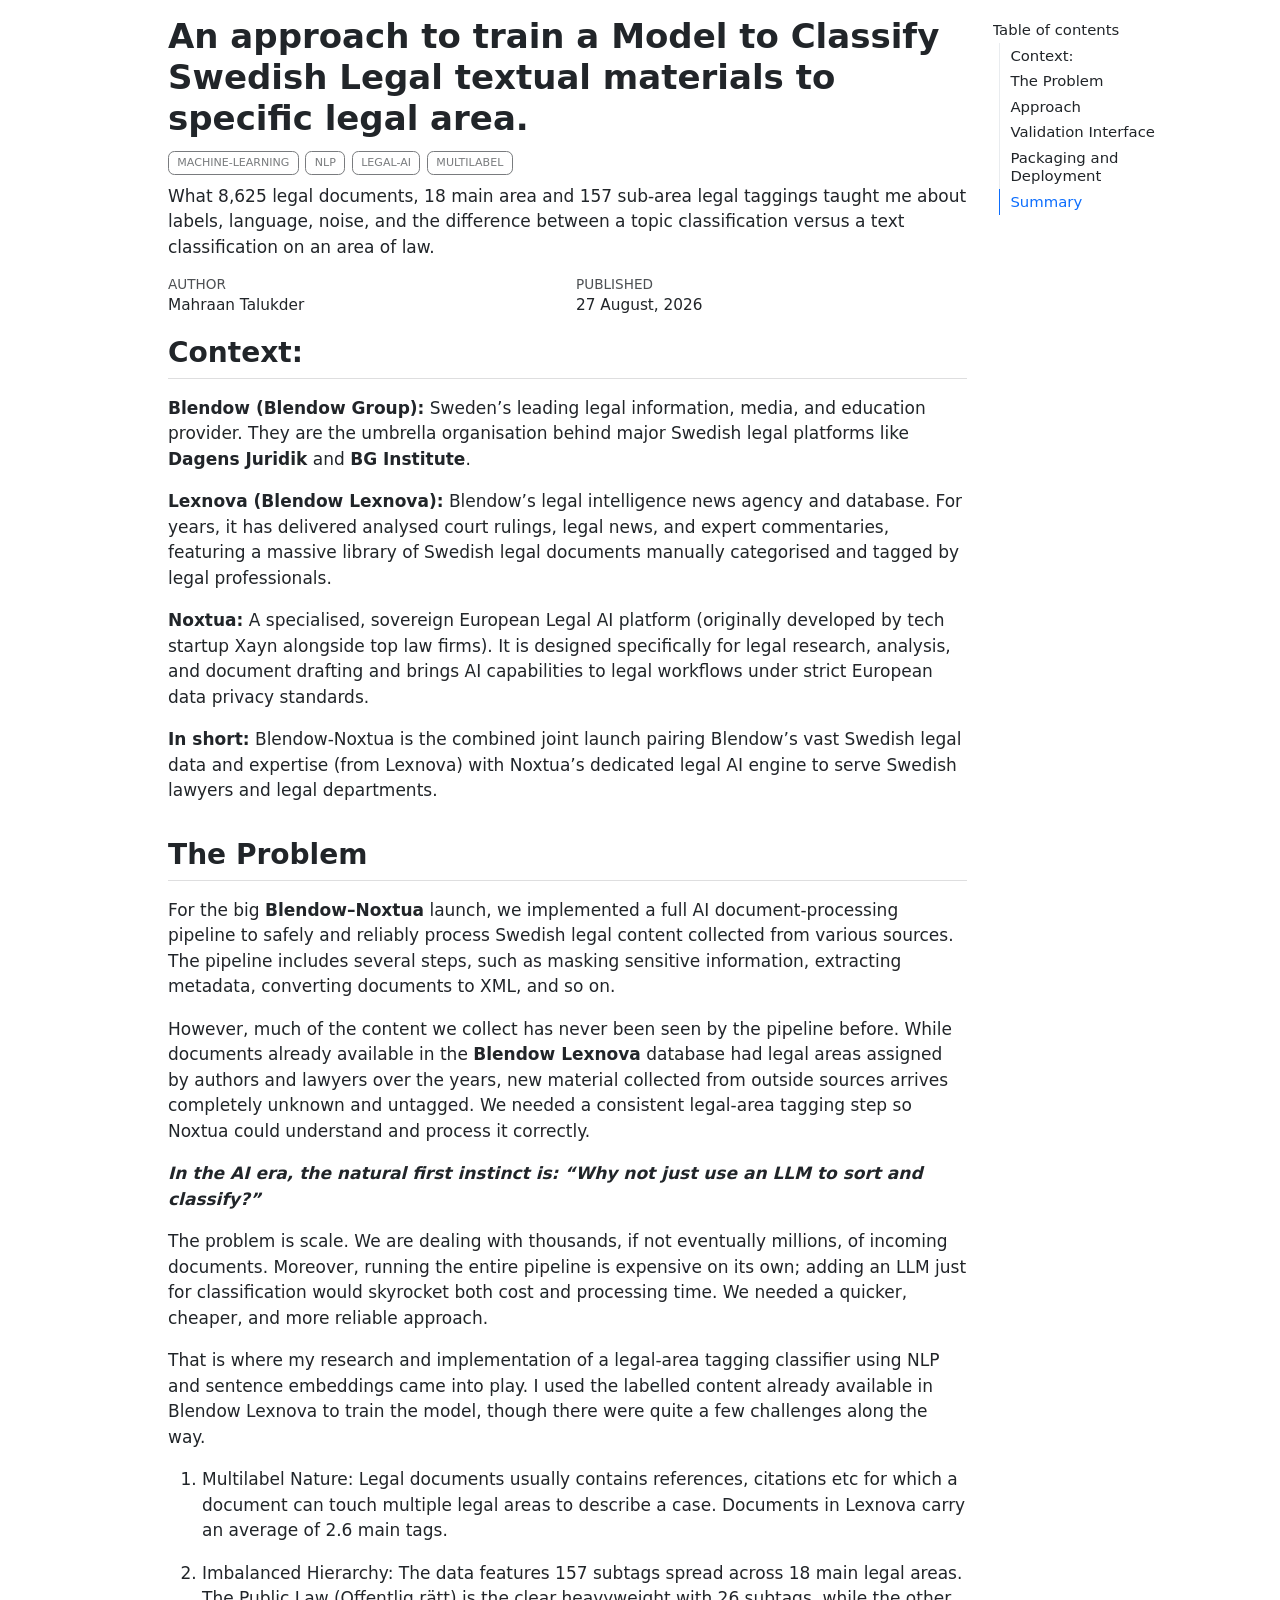
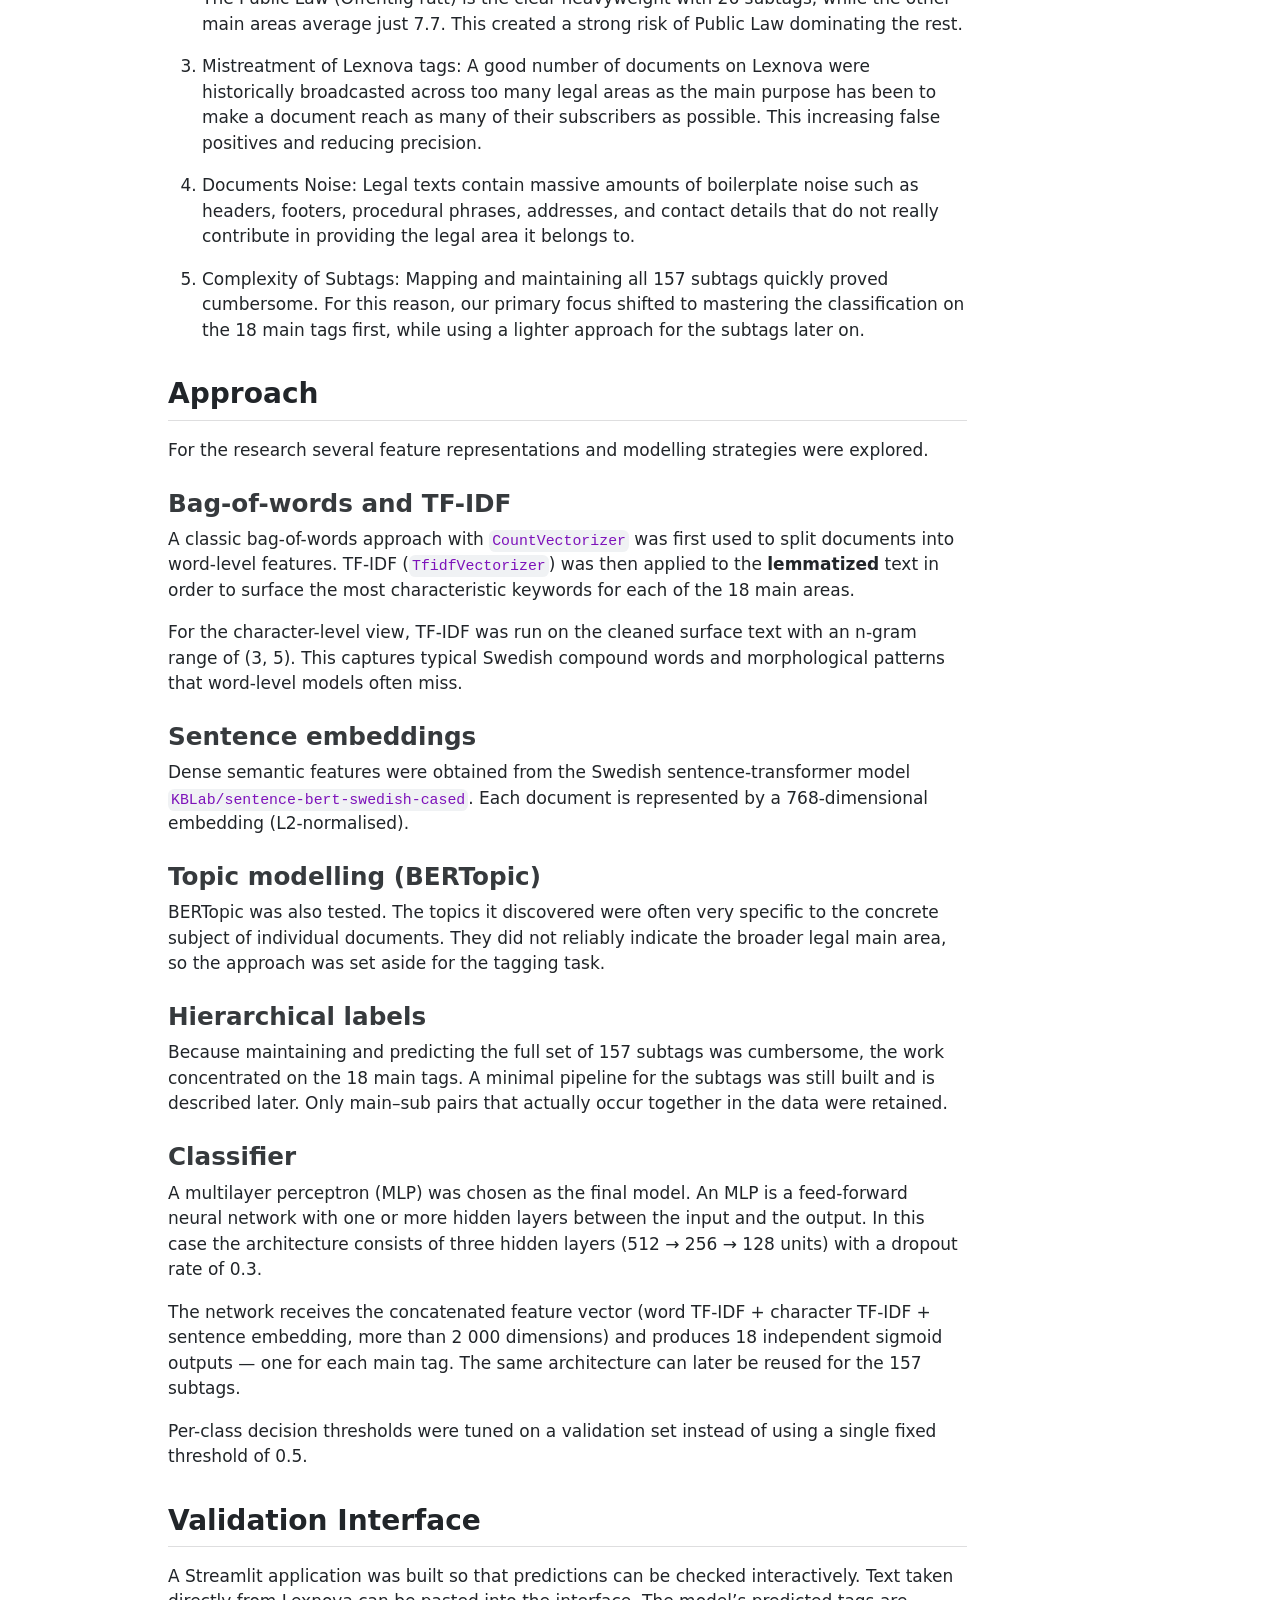
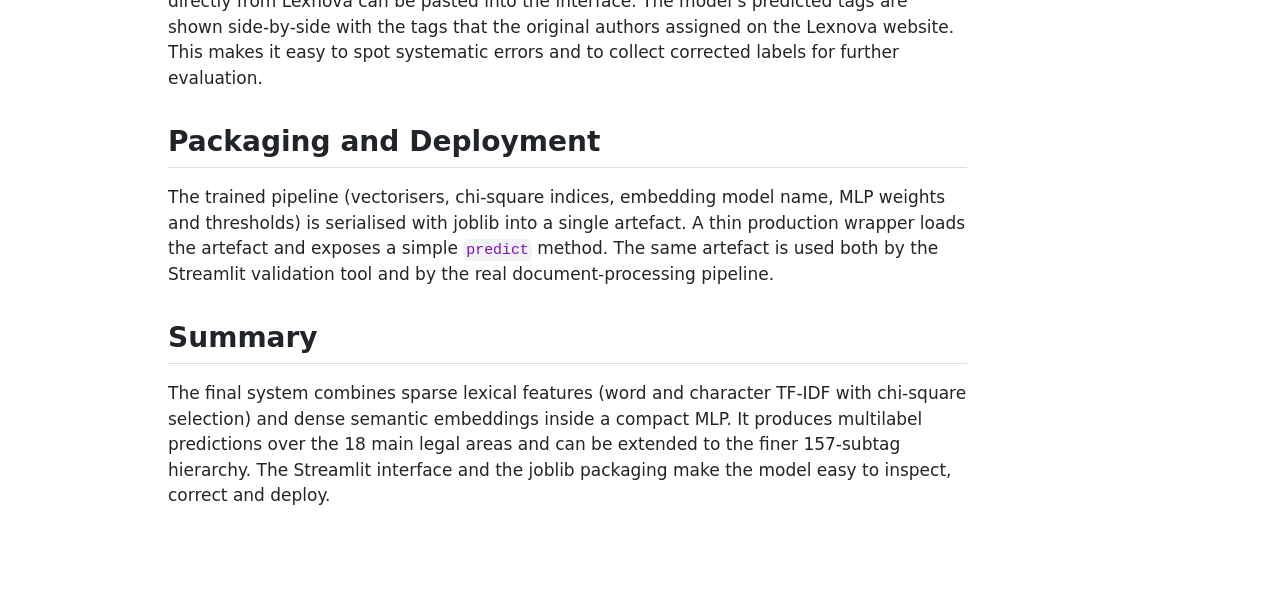
==== index.html @ defcb6f0 "Add Blog" ====
<!DOCTYPE html>
<html xmlns="http://www.w3.org/1999/xhtml" lang="en" xml:lang="en"><head>

<meta charset="utf-8">
<meta name="generator" content="quarto-1.10.18">

<meta name="viewport" content="width=device-width, initial-scale=1.0, user-scalable=yes">

<meta name="author" content="Mahraan Talukder">
<meta name="description" content="What 8,625 legal documents, 18 main area and 157 sub-area legal taggings taught me about labels, language, noise, and the difference between a topic classification versus a text classification on an area of law.">

<title>An approach to train a Model to Classify Swedish Legal textual materials to specific legal area.</title>
<style>
/* Default styles provided by pandoc.
** See https://pandoc.org/MANUAL.html#variables-for-html for config info.
*/
span.smallcaps{font-variant: small-caps;}
div.columns{display: flex; gap: 1.5em;}
div.column{flex: auto;}
@media screen {
div.columns{gap: min(4vw, 1.5em);}
div.column{overflow-x: auto;}
}
div.hanging-indent{margin-left: 1.5em; text-indent: -1.5em;}
ul.task-list{list-style: none;}
ul.task-list li input[type="checkbox"] {
  width: 0.8em;
  margin: 0 0.8em 0.2em -1em; /* quarto-specific, see https://github.com/quarto-dev/quarto-cli/issues/4556 */ 
  vertical-align: middle;
}
</style>


<script src="index_files/libs/clipboard/clipboard.min.js"></script>
<script src="index_files/libs/quarto-html/quarto.js" type="module"></script>
<script src="index_files/libs/quarto-html/tabsets/tabsets.js" type="module"></script>
<script src="index_files/libs/quarto-html/popper.min.js"></script>
<script src="index_files/libs/quarto-html/tippy.umd.min.js"></script>
<script src="index_files/libs/quarto-html/anchor.min.js"></script>
<link href="index_files/libs/quarto-html/tippy.css" rel="stylesheet">
<link href="index_files/libs/quarto-html/quarto-syntax-highlighting-64a204ab8560d761af7679ceaba22944.css" rel="stylesheet" id="quarto-text-highlighting-styles">
<script src="index_files/libs/bootstrap/bootstrap.min.js"></script>
<link href="index_files/libs/bootstrap/bootstrap-icons.css" rel="stylesheet">
<link href="index_files/libs/bootstrap/bootstrap-215b371544c282197b31c8aa00ce3677.min.css" rel="stylesheet" append-hash="true" id="quarto-bootstrap" data-mode="light">


</head>

<body class="quarto-light">

<div id="quarto-content" class="page-columns page-rows-contents page-layout-article">
<div id="quarto-margin-sidebar" class="sidebar margin-sidebar">
  <nav id="TOC" role="doc-toc" class="toc-active">
    <h2 id="toc-title">Table of contents</h2>
   
  <ul>
  <li><a href="#context" id="toc-context" class="nav-link active" data-scroll-target="#context">Context:</a></li>
  <li><a href="#the-problem" id="toc-the-problem" class="nav-link" data-scroll-target="#the-problem">The Problem</a></li>
  <li><a href="#approach" id="toc-approach" class="nav-link" data-scroll-target="#approach">Approach</a>
  <ul class="collapse">
  <li><a href="#bag-of-words-and-tf-idf" id="toc-bag-of-words-and-tf-idf" class="nav-link" data-scroll-target="#bag-of-words-and-tf-idf">Bag-of-words and TF-IDF</a></li>
  <li><a href="#sentence-embeddings" id="toc-sentence-embeddings" class="nav-link" data-scroll-target="#sentence-embeddings">Sentence embeddings</a></li>
  <li><a href="#topic-modelling-bertopic" id="toc-topic-modelling-bertopic" class="nav-link" data-scroll-target="#topic-modelling-bertopic">Topic modelling (BERTopic)</a></li>
  <li><a href="#hierarchical-labels" id="toc-hierarchical-labels" class="nav-link" data-scroll-target="#hierarchical-labels">Hierarchical labels</a></li>
  <li><a href="#classifier" id="toc-classifier" class="nav-link" data-scroll-target="#classifier">Classifier</a></li>
  </ul></li>
  <li><a href="#validation-interface" id="toc-validation-interface" class="nav-link" data-scroll-target="#validation-interface">Validation Interface</a></li>
  <li><a href="#packaging-and-deployment" id="toc-packaging-and-deployment" class="nav-link" data-scroll-target="#packaging-and-deployment">Packaging and Deployment</a></li>
  <li><a href="#summary" id="toc-summary" class="nav-link" data-scroll-target="#summary">Summary</a></li>
  </ul>
</nav>
</div>
<main class="content" id="quarto-document-content">

<header id="title-block-header" class="quarto-title-block default">
<div class="quarto-title">
<h1 class="title">An approach to train a Model to Classify Swedish Legal textual materials to specific legal area.</h1>
  <div class="quarto-categories">
    <div class="quarto-category">machine-learning</div>
    <div class="quarto-category">nlp</div>
    <div class="quarto-category">legal-ai</div>
    <div class="quarto-category">multilabel</div>
  </div>
  </div>

<div>
  <div class="description">
    What 8,625 legal documents, 18 main area and 157 sub-area legal taggings taught me about labels, language, noise, and the difference between a topic classification versus a text classification on an area of law.
  </div>
</div>


<div class="quarto-title-meta">

    <div>
    <div class="quarto-title-meta-heading">Author</div>
    <div class="quarto-title-meta-contents">
             <p>Mahraan Talukder </p>
          </div>
  </div>
    
    <div>
    <div class="quarto-title-meta-heading">Published</div>
    <div class="quarto-title-meta-contents">
      <p class="date">27 August, 2026</p>
    </div>
  </div>
  
    
  </div>
  


</header>


<section id="context" class="level2">
<h2 class="anchored" data-anchor-id="context">Context:</h2>
<p><strong>Blendow (Blendow Group):</strong> Sweden’s leading legal information, media, and education provider. They are the umbrella organisation behind major Swedish legal platforms like <strong>Dagens Juridik</strong> and <strong>BG Institute</strong>.</p>
<p><strong>Lexnova (Blendow Lexnova):</strong> Blendow’s legal intelligence news agency and database. For years, it has delivered analysed court rulings, legal news, and expert commentaries, featuring a massive library of Swedish legal documents manually categorised and tagged by legal professionals.</p>
<p><strong>Noxtua:</strong> A specialised, sovereign European Legal AI platform (originally developed by tech startup Xayn alongside top law firms). It is designed specifically for legal research, analysis, and document drafting and brings AI capabilities to legal workflows under strict European data privacy standards.</p>
<p><strong>In short:</strong> Blendow-Noxtua is the combined joint launch pairing Blendow’s vast Swedish legal data and expertise (from Lexnova) with Noxtua’s dedicated legal AI engine to serve Swedish lawyers and legal departments.</p>
</section>
<section id="the-problem" class="level2">
<h2 class="anchored" data-anchor-id="the-problem">The Problem</h2>
<p>For the big <strong>Blendow–Noxtua</strong> launch, we implemented a full AI document-processing pipeline to safely and reliably process Swedish legal content collected from various sources. The pipeline includes several steps, such as masking sensitive information, extracting metadata, converting documents to XML, and so on.</p>
<p>However, much of the content we collect has never been seen by the pipeline before. While documents already available in the <strong>Blendow Lexnova</strong> database had legal areas assigned by authors and lawyers over the years, new material collected from outside sources arrives completely unknown and untagged. We needed a consistent legal-area tagging step so Noxtua could understand and process it correctly.</p>
<p><strong><em>In the AI era, the natural first instinct is: “Why not just use an LLM to sort and classify?”</em></strong></p>
<p>The problem is scale. We are dealing with thousands, if not eventually millions, of incoming documents. Moreover, running the entire pipeline is expensive on its own; adding an LLM just for classification would skyrocket both cost and processing time. We needed a quicker, cheaper, and more reliable approach.</p>
<p>That is where my research and implementation of a legal-area tagging classifier using NLP and sentence embeddings came into play. I used the labelled content already available in Blendow Lexnova to train the model, though there were quite a few challenges along the way.</p>
<ol type="1">
<li><p>Multilabel Nature: Legal documents usually contains references, citations etc for which a document can touch multiple legal areas to describe a case. Documents in Lexnova carry an average of 2.6 main tags.</p></li>
<li><p>Imbalanced Hierarchy: The data features 157 subtags spread across 18 main legal areas. The Public Law (Offentlig rätt) is the clear heavyweight with 26 subtags, while the other main areas average just 7.7. This created a strong risk of Public Law dominating the rest.</p></li>
<li><p>Mistreatment of Lexnova tags: A good number of documents on Lexnova were historically broadcasted across too many legal areas as the main purpose has been to make a document reach as many of their subscribers as possible. This increasing false positives and reducing precision.</p></li>
<li><p>Documents Noise: Legal texts contain massive amounts of boilerplate noise such as headers, footers, procedural phrases, addresses, and contact details that do not really contribute in providing the legal area it belongs to.</p></li>
<li><p>Complexity of Subtags: Mapping and maintaining all 157 subtags quickly proved cumbersome. For this reason, our primary focus shifted to mastering the classification on the 18 main tags first, while using a lighter approach for the subtags later on.</p></li>
</ol>
</section>
<section id="approach" class="level2">
<h2 class="anchored" data-anchor-id="approach">Approach</h2>
<p>For the research several feature representations and modelling strategies were explored.</p>
<section id="bag-of-words-and-tf-idf" class="level3">
<h3 class="anchored" data-anchor-id="bag-of-words-and-tf-idf">Bag-of-words and TF-IDF</h3>
<p>A classic bag-of-words approach with <code>CountVectorizer</code> was first used to split documents into word-level features. TF-IDF (<code>TfidfVectorizer</code>) was then applied to the <strong>lemmatized</strong> text in order to surface the most characteristic keywords for each of the 18 main areas.</p>
<p>For the character-level view, TF-IDF was run on the cleaned surface text with an n-gram range of (3, 5). This captures typical Swedish compound words and morphological patterns that word-level models often miss.</p>
</section>
<section id="sentence-embeddings" class="level3">
<h3 class="anchored" data-anchor-id="sentence-embeddings">Sentence embeddings</h3>
<p>Dense semantic features were obtained from the Swedish sentence-transformer model <code>KBLab/sentence-bert-swedish-cased</code>. Each document is represented by a 768-dimensional embedding (L2-normalised).</p>
</section>
<section id="topic-modelling-bertopic" class="level3">
<h3 class="anchored" data-anchor-id="topic-modelling-bertopic">Topic modelling (BERTopic)</h3>
<p>BERTopic was also tested. The topics it discovered were often very specific to the concrete subject of individual documents. They did not reliably indicate the broader legal main area, so the approach was set aside for the tagging task.</p>
</section>
<section id="hierarchical-labels" class="level3">
<h3 class="anchored" data-anchor-id="hierarchical-labels">Hierarchical labels</h3>
<p>Because maintaining and predicting the full set of 157 subtags was cumbersome, the work concentrated on the 18 main tags. A minimal pipeline for the subtags was still built and is described later. Only main–sub pairs that actually occur together in the data were retained.</p>
</section>
<section id="classifier" class="level3">
<h3 class="anchored" data-anchor-id="classifier">Classifier</h3>
<p>A multilayer perceptron (MLP) was chosen as the final model. An MLP is a feed-forward neural network with one or more hidden layers between the input and the output. In this case the architecture consists of three hidden layers (512 → 256 → 128 units) with a dropout rate of 0.3.</p>
<p>The network receives the concatenated feature vector (word TF-IDF + character TF-IDF + sentence embedding, more than 2 000 dimensions) and produces 18 independent sigmoid outputs — one for each main tag. The same architecture can later be reused for the 157 subtags.</p>
<p>Per-class decision thresholds were tuned on a validation set instead of using a single fixed threshold of 0.5.</p>
</section>
</section>
<section id="validation-interface" class="level2">
<h2 class="anchored" data-anchor-id="validation-interface">Validation Interface</h2>
<p>A Streamlit application was built so that predictions can be checked interactively. Text taken directly from Lexnova can be pasted into the interface. The model’s predicted tags are shown side-by-side with the tags that the original authors assigned on the Lexnova website. This makes it easy to spot systematic errors and to collect corrected labels for further evaluation.</p>
</section>
<section id="packaging-and-deployment" class="level2">
<h2 class="anchored" data-anchor-id="packaging-and-deployment">Packaging and Deployment</h2>
<p>The trained pipeline (vectorisers, chi-square indices, embedding model name, MLP weights and thresholds) is serialised with joblib into a single artefact. A thin production wrapper loads the artefact and exposes a simple <code>predict</code> method. The same artefact is used both by the Streamlit validation tool and by the real document-processing pipeline.</p>
</section>
<section id="summary" class="level2">
<h2 class="anchored" data-anchor-id="summary">Summary</h2>
<p>The final system combines sparse lexical features (word and character TF-IDF with chi-square selection) and dense semantic embeddings inside a compact MLP. It produces multilabel predictions over the 18 main legal areas and can be extended to the finer 157-subtag hierarchy. The Streamlit interface and the joblib packaging make the model easy to inspect, correct and deploy.</p>
</section>

</main>
<!-- /main column -->
<script id="quarto-html-after-body" type="application/javascript">
  window.document.addEventListener("DOMContentLoaded", function (event) {
    const icon = "";
    const anchorJS = new window.AnchorJS();
    anchorJS.options = {
      placement: 'right',
      icon: icon
    };
    anchorJS.add('.anchored');
    const isCodeAnnotation = (el) => {
      for (const clz of el.classList) {
        if (clz.startsWith('code-annotation-')) {                     
          return true;
        }
      }
      return false;
    }
    const onCopySuccess = function(e) {
      // button target
      const button = e.trigger;
      // don't keep focus
      button.blur();
      // flash "checked"
      button.classList.add('code-copy-button-checked');
      var currentTitle = button.getAttribute("title");
      button.setAttribute("title", "Copied!");
      let tooltip;
      if (window.bootstrap) {
        button.setAttribute("data-bs-toggle", "tooltip");
        button.setAttribute("data-bs-placement", "left");
        button.setAttribute("data-bs-title", "Copied!");
        tooltip = new bootstrap.Tooltip(button, 
          { trigger: "manual", 
            customClass: "code-copy-button-tooltip",
            offset: [0, -8]});
        tooltip.show();    
      }
      setTimeout(function() {
        if (tooltip) {
          tooltip.hide();
          button.removeAttribute("data-bs-title");
          button.removeAttribute("data-bs-toggle");
          button.removeAttribute("data-bs-placement");
        }
        button.setAttribute("title", currentTitle);
        button.classList.remove('code-copy-button-checked');
      }, 1000);
      // clear code selection
      e.clearSelection();
    }
    const getTextToCopy = function(trigger) {
      const outerScaffold = trigger.parentElement.cloneNode(true);
      const codeEl = outerScaffold.querySelector('code');
      for (const childEl of codeEl.children) {
        if (isCodeAnnotation(childEl)) {
          childEl.remove();
        }
      }
      return codeEl.innerText;
    }
    const clipboard = new window.ClipboardJS('.code-copy-button:not([data-in-quarto-modal])', {
      text: getTextToCopy
    });
    clipboard.on('success', onCopySuccess);
    if (window.document.getElementById('quarto-embedded-source-code-modal')) {
      const clipboardModal = new window.ClipboardJS('.code-copy-button[data-in-quarto-modal]', {
        text: getTextToCopy,
        container: window.document.getElementById('quarto-embedded-source-code-modal')
      });
      clipboardModal.on('success', onCopySuccess);
    }
      var localhostRegex = new RegExp(/^(?:http|https):\/\/localhost\:?[0-9]*\//);
      var mailtoRegex = new RegExp(/^mailto:/);
        var filterRegex = new RegExp('/' + window.location.host + '/');
      var isInternal = (href) => {
          return filterRegex.test(href) || localhostRegex.test(href) || mailtoRegex.test(href);
      }
      // Inspect non-navigation links and adorn them if external
     var links = window.document.querySelectorAll('a[href]:not(.nav-link):not(.navbar-brand):not(.toc-action):not(.sidebar-link):not(.sidebar-item-toggle):not(.pagination-link):not(.no-external):not([aria-hidden]):not(.dropdown-item):not(.quarto-navigation-tool):not(.about-link)');
      for (var i=0; i<links.length; i++) {
        const link = links[i];
        if (!isInternal(link.href)) {
          // undo the damage that might have been done by quarto-nav.js in the case of
          // links that we want to consider external
          if (link.dataset.originalHref !== undefined) {
            link.href = link.dataset.originalHref;
          }
        }
      }
    function tippyHover(el, contentFn, onTriggerFn, onUntriggerFn) {
      const config = {
        allowHTML: true,
        maxWidth: 500,
        delay: 100,
        arrow: false,
        appendTo: function(el) {
            return el.parentElement;
        },
        interactive: true,
        interactiveBorder: 10,
        theme: 'quarto',
        placement: 'bottom-start',
      };
      if (contentFn) {
        config.content = contentFn;
      }
      if (onTriggerFn) {
        config.onTrigger = onTriggerFn;
      }
      if (onUntriggerFn) {
        config.onUntrigger = onUntriggerFn;
      }
      window.tippy(el, config); 
    }
    const noterefs = window.document.querySelectorAll('a[role="doc-noteref"]');
    for (var i=0; i<noterefs.length; i++) {
      const ref = noterefs[i];
      tippyHover(ref, function() {
        // use id or data attribute instead here
        let href = ref.getAttribute('data-footnote-href') || ref.getAttribute('href');
        try { href = new URL(href).hash; } catch {}
        const id = href.replace(/^#\/?/, "");
        const note = window.document.getElementById(id);
        if (note) {
          return note.innerHTML;
        } else {
          return "";
        }
      });
    }
    const xrefs = window.document.querySelectorAll('a.quarto-xref');
    const processXRef = (id, note) => {
      // Strip column container classes
      const stripColumnClz = (el) => {
        el.classList.remove("page-full", "page-columns");
        if (el.children) {
          for (const child of el.children) {
            stripColumnClz(child);
          }
        }
      }
      stripColumnClz(note)
      if (id === null || id.startsWith('sec-')) {
        // Special case sections, only their first couple elements
        const container = document.createElement("div");
        if (note.children && note.children.length > 2) {
          container.appendChild(note.children[0].cloneNode(true));
          for (let i = 1; i < note.children.length; i++) {
            const child = note.children[i];
            if (child.tagName === "P" && child.innerText === "") {
              continue;
            } else {
              container.appendChild(child.cloneNode(true));
              break;
            }
          }
          if (window.Quarto?.typesetMath) {
            window.Quarto.typesetMath(container);
          }
          return container.innerHTML
        } else {
          if (window.Quarto?.typesetMath) {
            window.Quarto.typesetMath(note);
          }
          return note.innerHTML;
        }
      } else {
        // Remove any anchor links if they are present
        const anchorLink = note.querySelector('a.anchorjs-link');
        if (anchorLink) {
          anchorLink.remove();
        }
        if (window.Quarto?.typesetMath) {
          window.Quarto.typesetMath(note);
        }
        if (note.classList.contains("callout")) {
          return note.outerHTML;
        } else {
          return note.innerHTML;
        }
      }
    }
    for (var i=0; i<xrefs.length; i++) {
      const xref = xrefs[i];
      tippyHover(xref, undefined, function(instance) {
        instance.disable();
        let url = xref.getAttribute('href');
        let hash = undefined; 
        if (url.startsWith('#')) {
          hash = url;
        } else {
          try { hash = new URL(url).hash; } catch {}
        }
        if (hash) {
          const id = hash.replace(/^#\/?/, "");
          const note = window.document.getElementById(id);
          if (note !== null) {
            try {
              const html = processXRef(id, note.cloneNode(true));
              instance.setContent(html);
            } finally {
              instance.enable();
              instance.show();
            }
          } else {
            // See if we can fetch this
            fetch(url.split('#')[0])
            .then(res => res.text())
            .then(html => {
              const parser = new DOMParser();
              const htmlDoc = parser.parseFromString(html, "text/html");
              const note = htmlDoc.getElementById(id);
              if (note !== null) {
                const html = processXRef(id, note);
                instance.setContent(html);
              } 
            }).finally(() => {
              instance.enable();
              instance.show();
            });
          }
        } else {
          // See if we can fetch a full url (with no hash to target)
          // This is a special case and we should probably do some content thinning / targeting
          fetch(url)
          .then(res => res.text())
          .then(html => {
            const parser = new DOMParser();
            const htmlDoc = parser.parseFromString(html, "text/html");
            const note = htmlDoc.querySelector('main.content');
            if (note !== null) {
              // This should only happen for chapter cross references
              // (since there is no id in the URL)
              // remove the first header
              if (note.children.length > 0 && note.children[0].tagName === "HEADER") {
                note.children[0].remove();
              }
              const html = processXRef(null, note);
              instance.setContent(html);
            } 
          }).finally(() => {
            instance.enable();
            instance.show();
          });
        }
      }, function(instance) {
      });
    }
        let selectedAnnoteEl;
        const selectorForAnnotation = ( cell, annotation) => {
          let cellAttr = 'data-code-cell="' + cell + '"';
          let lineAttr = 'data-code-annotation="' +  annotation + '"';
          const selector = 'span[' + cellAttr + '][' + lineAttr + ']';
          return selector;
        }
        const selectCodeLines = (annoteEl) => {
          const doc = window.document;
          const targetCell = annoteEl.getAttribute("data-target-cell");
          const targetAnnotation = annoteEl.getAttribute("data-target-annotation");
          const annoteSpan = window.document.querySelector(selectorForAnnotation(targetCell, targetAnnotation));
          const lines = annoteSpan.getAttribute("data-code-lines").split(",");
          const lineIds = lines.map((line) => {
            return targetCell + "-" + line;
          })
          let top = null;
          let height = null;
          let parent = null;
          if (lineIds.length > 0) {
              //compute the position of the single el (top and bottom and make a div)
              const el = window.document.getElementById(lineIds[0]);
              top = el.offsetTop;
              height = el.offsetHeight;
              parent = el.parentElement.parentElement;
            if (lineIds.length > 1) {
              const lastEl = window.document.getElementById(lineIds[lineIds.length - 1]);
              const bottom = lastEl.offsetTop + lastEl.offsetHeight;
              height = bottom - top;
            }
            if (top !== null && height !== null && parent !== null) {
              // cook up a div (if necessary) and position it 
              let div = window.document.getElementById("code-annotation-line-highlight");
              if (div === null) {
                div = window.document.createElement("div");
                div.setAttribute("id", "code-annotation-line-highlight");
                div.style.position = 'absolute';
                parent.appendChild(div);
              }
              div.style.top = top - 2 + "px";
              div.style.height = height + 4 + "px";
              div.style.left = 0;
              let gutterDiv = window.document.getElementById("code-annotation-line-highlight-gutter");
              if (gutterDiv === null) {
                gutterDiv = window.document.createElement("div");
                gutterDiv.setAttribute("id", "code-annotation-line-highlight-gutter");
                gutterDiv.style.position = 'absolute';
                const codeCell = window.document.getElementById(targetCell);
                const gutter = codeCell.querySelector('.code-annotation-gutter');
                gutter.appendChild(gutterDiv);
              }
              gutterDiv.style.top = top - 2 + "px";
              gutterDiv.style.height = height + 4 + "px";
            }
            selectedAnnoteEl = annoteEl;
          }
        };
        const unselectCodeLines = () => {
          const elementsIds = ["code-annotation-line-highlight", "code-annotation-line-highlight-gutter"];
          elementsIds.forEach((elId) => {
            const div = window.document.getElementById(elId);
            if (div) {
              div.remove();
            }
          });
          selectedAnnoteEl = undefined;
        };
          // Handle positioning of the toggle
      window.addEventListener(
        "resize",
        throttle(() => {
          elRect = undefined;
          if (selectedAnnoteEl) {
            selectCodeLines(selectedAnnoteEl);
          }
        }, 10)
      );
      function throttle(fn, ms) {
      let throttle = false;
      let timer;
        return (...args) => {
          if(!throttle) { // first call gets through
              fn.apply(this, args);
              throttle = true;
          } else { // all the others get throttled
              if(timer) clearTimeout(timer); // cancel #2
              timer = setTimeout(() => {
                fn.apply(this, args);
                timer = throttle = false;
              }, ms);
          }
        };
      }
        // Attach click handler to the DT
        const annoteDls = window.document.querySelectorAll('dt[data-target-cell]');
        for (const annoteDlNode of annoteDls) {
          annoteDlNode.addEventListener('click', (event) => {
            const clickedEl = event.target;
            if (clickedEl !== selectedAnnoteEl) {
              unselectCodeLines();
              const activeEl = window.document.querySelector('dt[data-target-cell].code-annotation-active');
              if (activeEl) {
                activeEl.classList.remove('code-annotation-active');
              }
              selectCodeLines(clickedEl);
              clickedEl.classList.add('code-annotation-active');
            } else {
              // Unselect the line
              unselectCodeLines();
              clickedEl.classList.remove('code-annotation-active');
            }
          });
        }
    const findCites = (el) => {
      const parentEl = el.parentElement;
      if (parentEl) {
        const cites = parentEl.dataset.cites;
        if (cites) {
          return {
            el,
            cites: cites.split(' ')
          };
        } else {
          return findCites(el.parentElement)
        }
      } else {
        return undefined;
      }
    };
    var bibliorefs = window.document.querySelectorAll('a[role="doc-biblioref"]');
    for (var i=0; i<bibliorefs.length; i++) {
      const ref = bibliorefs[i];
      const citeInfo = findCites(ref);
      if (citeInfo) {
        tippyHover(citeInfo.el, function() {
          var popup = window.document.createElement('div');
          citeInfo.cites.forEach(function(cite) {
            var citeDiv = window.document.createElement('div');
            citeDiv.classList.add('hanging-indent');
            citeDiv.classList.add('csl-entry');
            var biblioDiv = window.document.getElementById('ref-' + cite);
            if (biblioDiv) {
              citeDiv.innerHTML = biblioDiv.innerHTML;
            }
            popup.appendChild(citeDiv);
          });
          return popup.innerHTML;
        });
      }
    }
  });
  </script>
</div> <!-- /content -->




</body></html>
---- index_files/libs/quarto-html/tippy.css ----
.tippy-box[data-animation=fade][data-state=hidden]{opacity:0}[data-tippy-root]{max-width:calc(100vw - 10px)}.tippy-box{position:relative;background-color:#333;color:#fff;border-radius:4px;font-size:14px;line-height:1.4;white-space:normal;outline:0;transition-property:transform,visibility,opacity}.tippy-box[data-placement^=top]>.tippy-arrow{bottom:0}.tippy-box[data-placement^=top]>.tippy-arrow:before{bottom:-7px;left:0;border-width:8px 8px 0;border-top-color:initial;transform-origin:center top}.tippy-box[data-placement^=bottom]>.tippy-arrow{top:0}.tippy-box[data-placement^=bottom]>.tippy-arrow:before{top:-7px;left:0;border-width:0 8px 8px;border-bottom-color:initial;transform-origin:center bottom}.tippy-box[data-placement^=left]>.tippy-arrow{right:0}.tippy-box[data-placement^=left]>.tippy-arrow:before{border-width:8px 0 8px 8px;border-left-color:initial;right:-7px;transform-origin:center left}.tippy-box[data-placement^=right]>.tippy-arrow{left:0}.tippy-box[data-placement^=right]>.tippy-arrow:before{left:-7px;border-width:8px 8px 8px 0;border-right-color:initial;transform-origin:center right}.tippy-box[data-inertia][data-state=visible]{transition-timing-function:cubic-bezier(.54,1.5,.38,1.11)}.tippy-arrow{width:16px;height:16px;color:#333}.tippy-arrow:before{content:"";position:absolute;border-color:transparent;border-style:solid}.tippy-content{position:relative;padding:5px 9px;z-index:1}
---- index_files/libs/quarto-html/quarto-syntax-highlighting-64a204ab8560d761af7679ceaba22944.css ----
/* quarto syntax highlight colors */
:root {
  --quarto-hl-ot-color: #003B4F;
  --quarto-hl-at-color: #657422;
  --quarto-hl-ss-color: #20794D;
  --quarto-hl-an-color: #5E5E5E;
  --quarto-hl-fu-color: #4758AB;
  --quarto-hl-st-color: #20794D;
  --quarto-hl-cf-color: #003B4F;
  --quarto-hl-op-color: #5E5E5E;
  --quarto-hl-er-color: #AD0000;
  --quarto-hl-bn-color: #AD0000;
  --quarto-hl-al-color: #AD0000;
  --quarto-hl-va-color: #111111;
  --quarto-hl-bu-color: inherit;
  --quarto-hl-ex-color: inherit;
  --quarto-hl-pp-color: #AD0000;
  --quarto-hl-in-color: #5E5E5E;
  --quarto-hl-vs-color: #20794D;
  --quarto-hl-wa-color: #5E5E5E;
  --quarto-hl-do-color: #5E5E5E;
  --quarto-hl-im-color: #00769E;
  --quarto-hl-ch-color: #20794D;
  --quarto-hl-dt-color: #AD0000;
  --quarto-hl-fl-color: #AD0000;
  --quarto-hl-co-color: #5E5E5E;
  --quarto-hl-cv-color: #5E5E5E;
  --quarto-hl-cn-color: #8f5902;
  --quarto-hl-sc-color: #5E5E5E;
  --quarto-hl-dv-color: #AD0000;
  --quarto-hl-kw-color: #003B4F;
}

/* other quarto variables */
:root {
  --quarto-font-monospace: SFMono-Regular, Menlo, Monaco, Consolas, "Liberation Mono", "Courier New", monospace;
}

/* syntax highlight based on Pandoc's rules */
pre > code.sourceCode > span {
  color: #003B4F;
}

code.sourceCode > span {
  color: #003B4F;
}

div.sourceCode,
div.sourceCode pre.sourceCode {
  color: #003B4F;
}

/* Normal */
code span {
  color: #003B4F;
}

/* Alert */
code span.al {
  color: #AD0000;
  font-style: inherit;
}

/* Annotation */
code span.an {
  color: #5E5E5E;
  font-style: inherit;
}

/* Attribute */
code span.at {
  color: #657422;
  font-style: inherit;
}

/* BaseN */
code span.bn {
  color: #AD0000;
  font-style: inherit;
}

/* BuiltIn */
code span.bu {
  font-style: inherit;
}

/* ControlFlow */
code span.cf {
  color: #003B4F;
  font-weight: bold;
  font-style: inherit;
}

/* Char */
code span.ch {
  color: #20794D;
  font-style: inherit;
}

/* Constant */
code span.cn {
  color: #8f5902;
  font-style: inherit;
}

/* Comment */
code span.co {
  color: #5E5E5E;
  font-style: inherit;
}

/* CommentVar */
code span.cv {
  color: #5E5E5E;
  font-style: italic;
}

/* Documentation */
code span.do {
  color: #5E5E5E;
  font-style: italic;
}

/* DataType */
code span.dt {
  color: #AD0000;
  font-style: inherit;
}

/* DecVal */
code span.dv {
  color: #AD0000;
  font-style: inherit;
}

/* Error */
code span.er {
  color: #AD0000;
  font-style: inherit;
}

/* Extension */
code span.ex {
  font-style: inherit;
}

/* Float */
code span.fl {
  color: #AD0000;
  font-style: inherit;
}

/* Function */
code span.fu {
  color: #4758AB;
  font-style: inherit;
}

/* Import */
code span.im {
  color: #00769E;
  font-style: inherit;
}

/* Information */
code span.in {
  color: #5E5E5E;
  font-style: inherit;
}

/* Keyword */
code span.kw {
  color: #003B4F;
  font-weight: bold;
  font-style: inherit;
}

/* Operator */
code span.op {
  color: #5E5E5E;
  font-style: inherit;
}

/* Other */
code span.ot {
  color: #003B4F;
  font-style: inherit;
}

/* Preprocessor */
code span.pp {
  color: #AD0000;
  font-style: inherit;
}

/* SpecialChar */
code span.sc {
  color: #5E5E5E;
  font-style: inherit;
}

/* SpecialString */
code span.ss {
  color: #20794D;
  font-style: inherit;
}

/* String */
code span.st {
  color: #20794D;
  font-style: inherit;
}

/* Variable */
code span.va {
  color: #111111;
  font-style: inherit;
}

/* VerbatimString */
code span.vs {
  color: #20794D;
  font-style: inherit;
}

/* Warning */
code span.wa {
  color: #5E5E5E;
  font-style: italic;
}

.prevent-inlining {
  content: "</";
}

/*# sourceMappingURL=9d8d5bb603a83b8298b89080a598c93b.css.map */
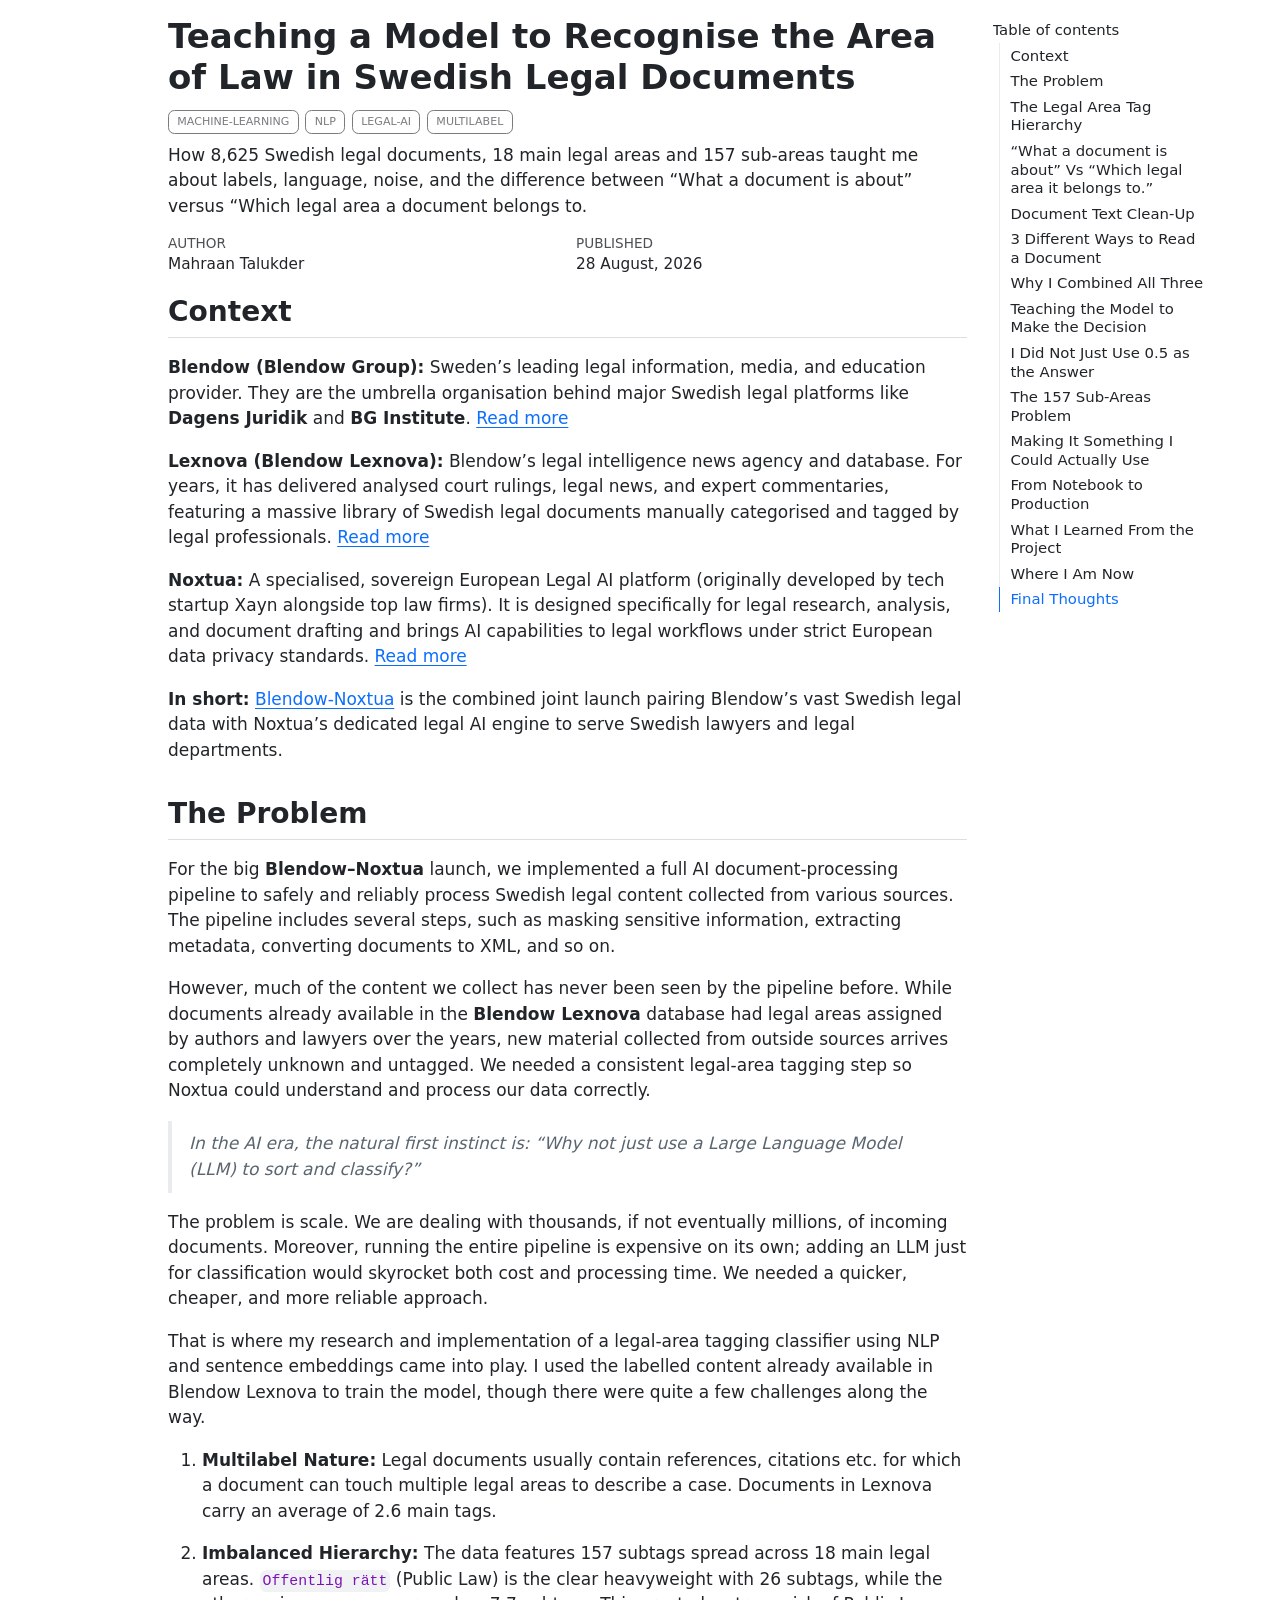
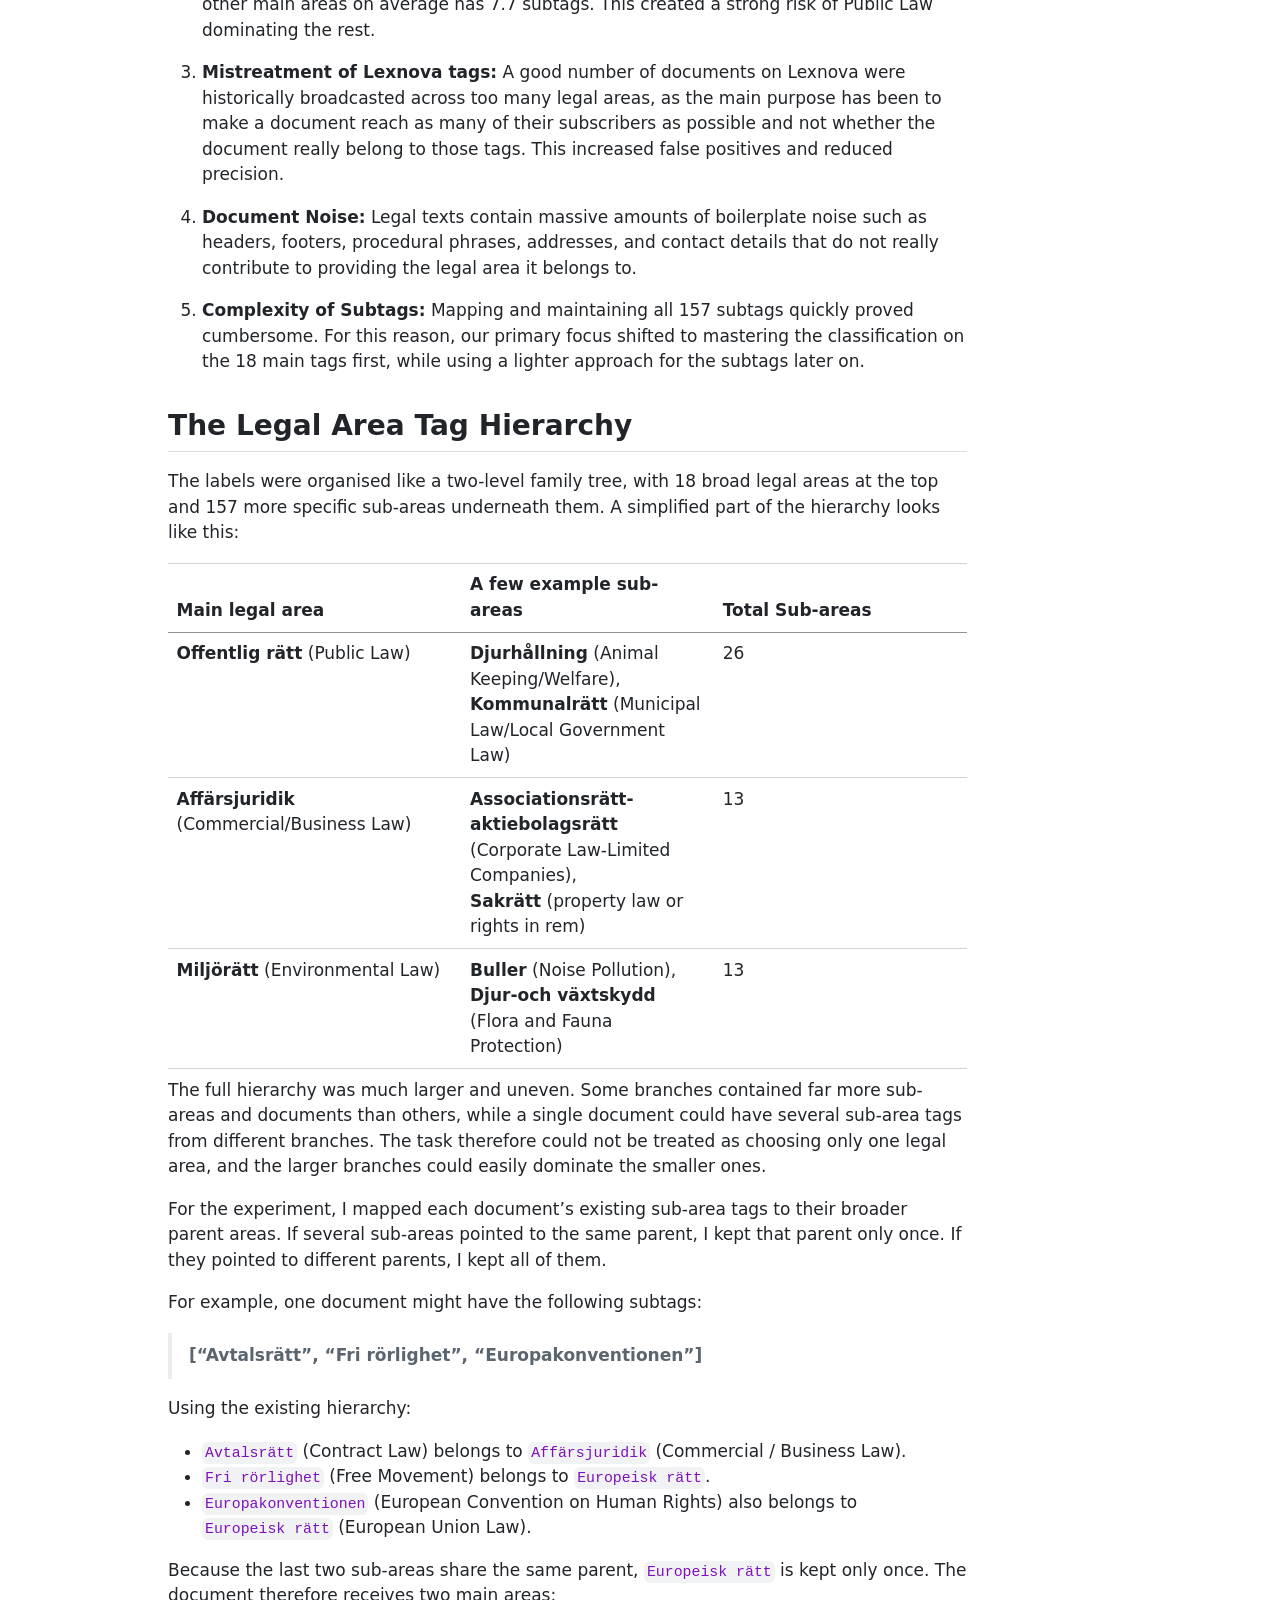
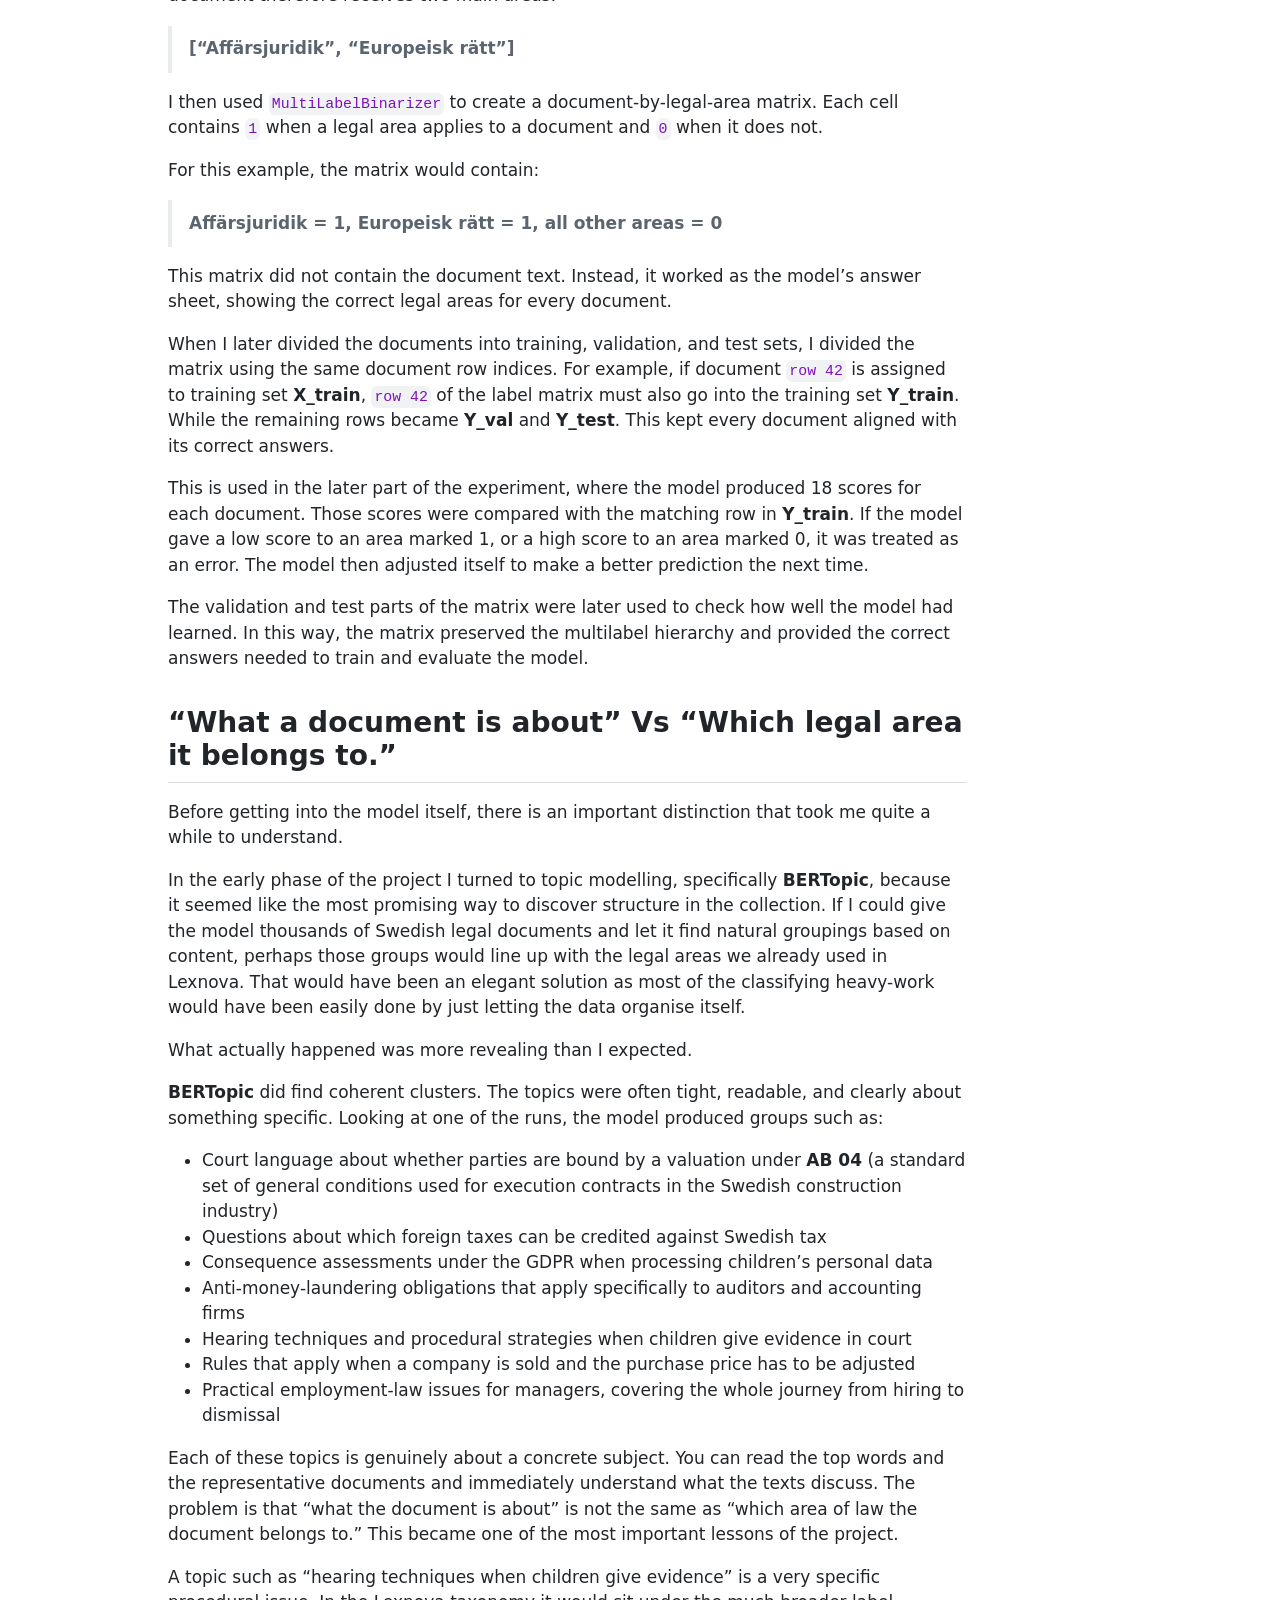
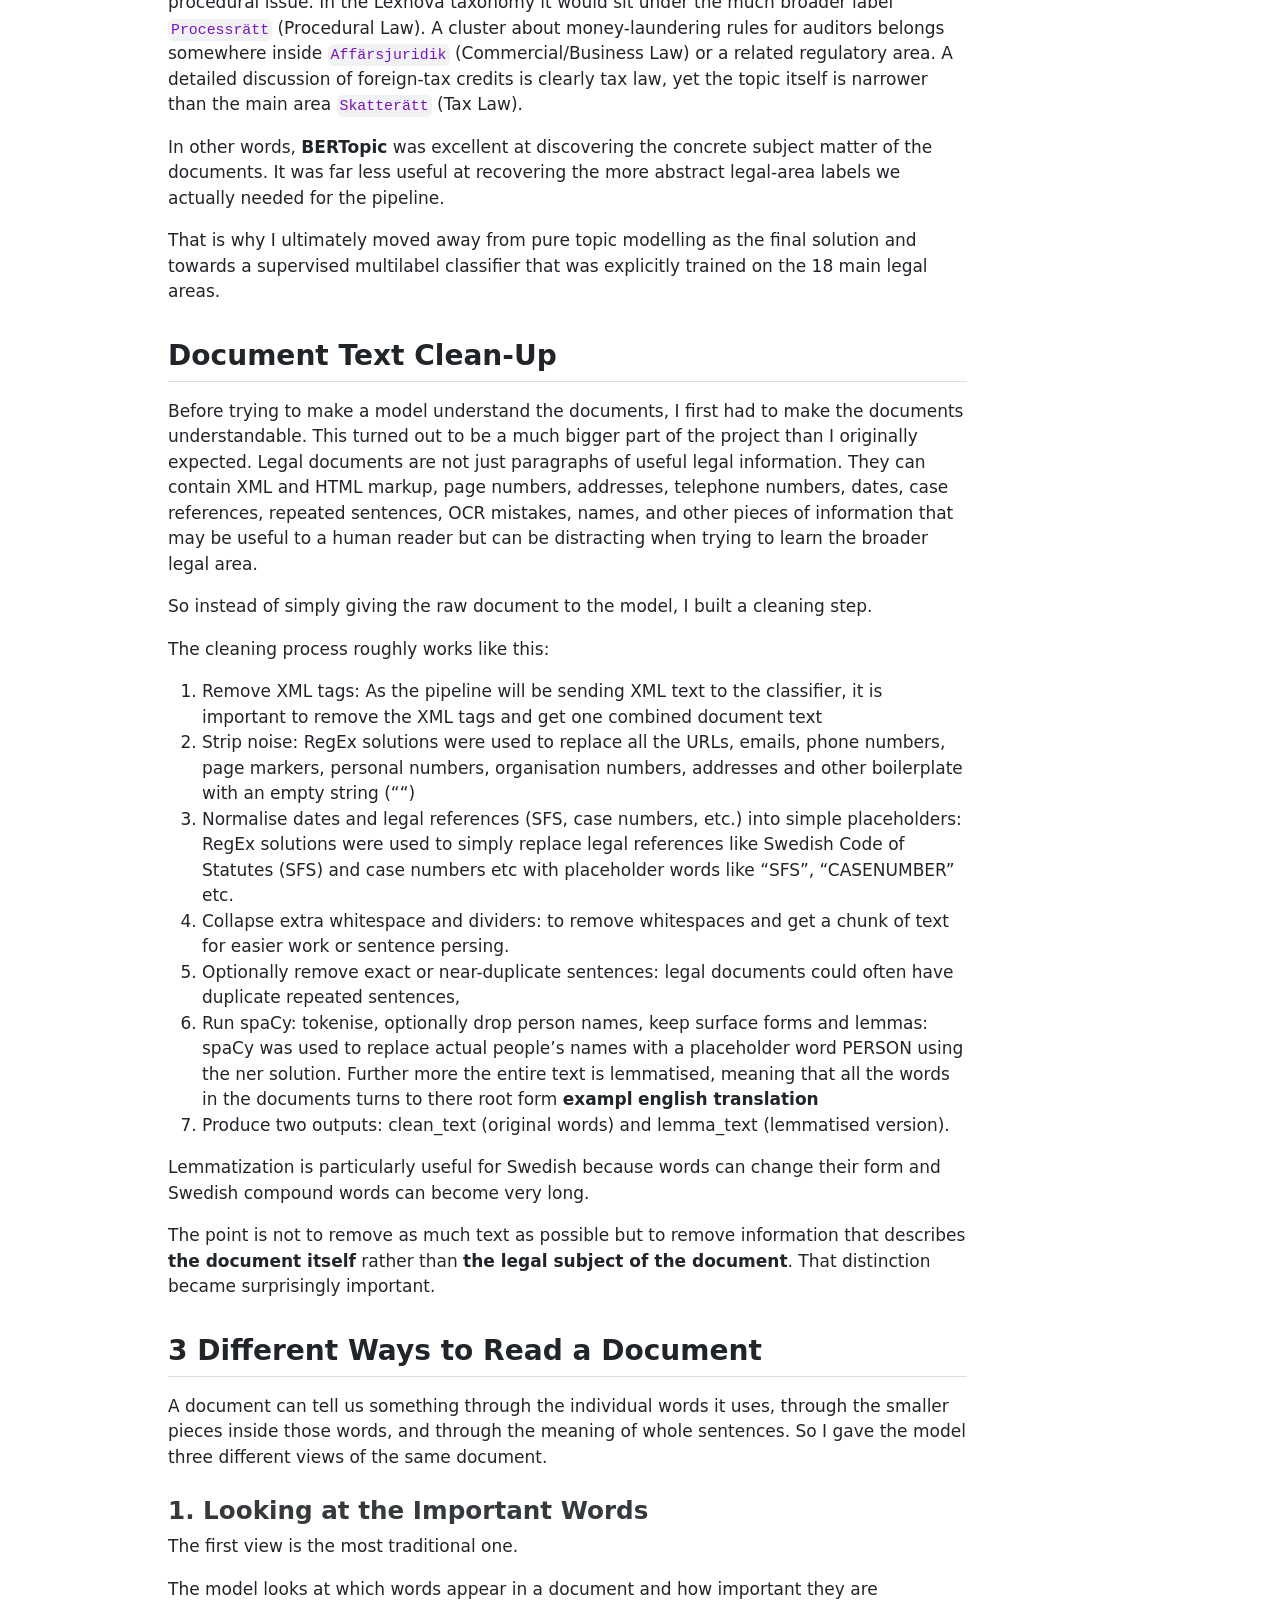
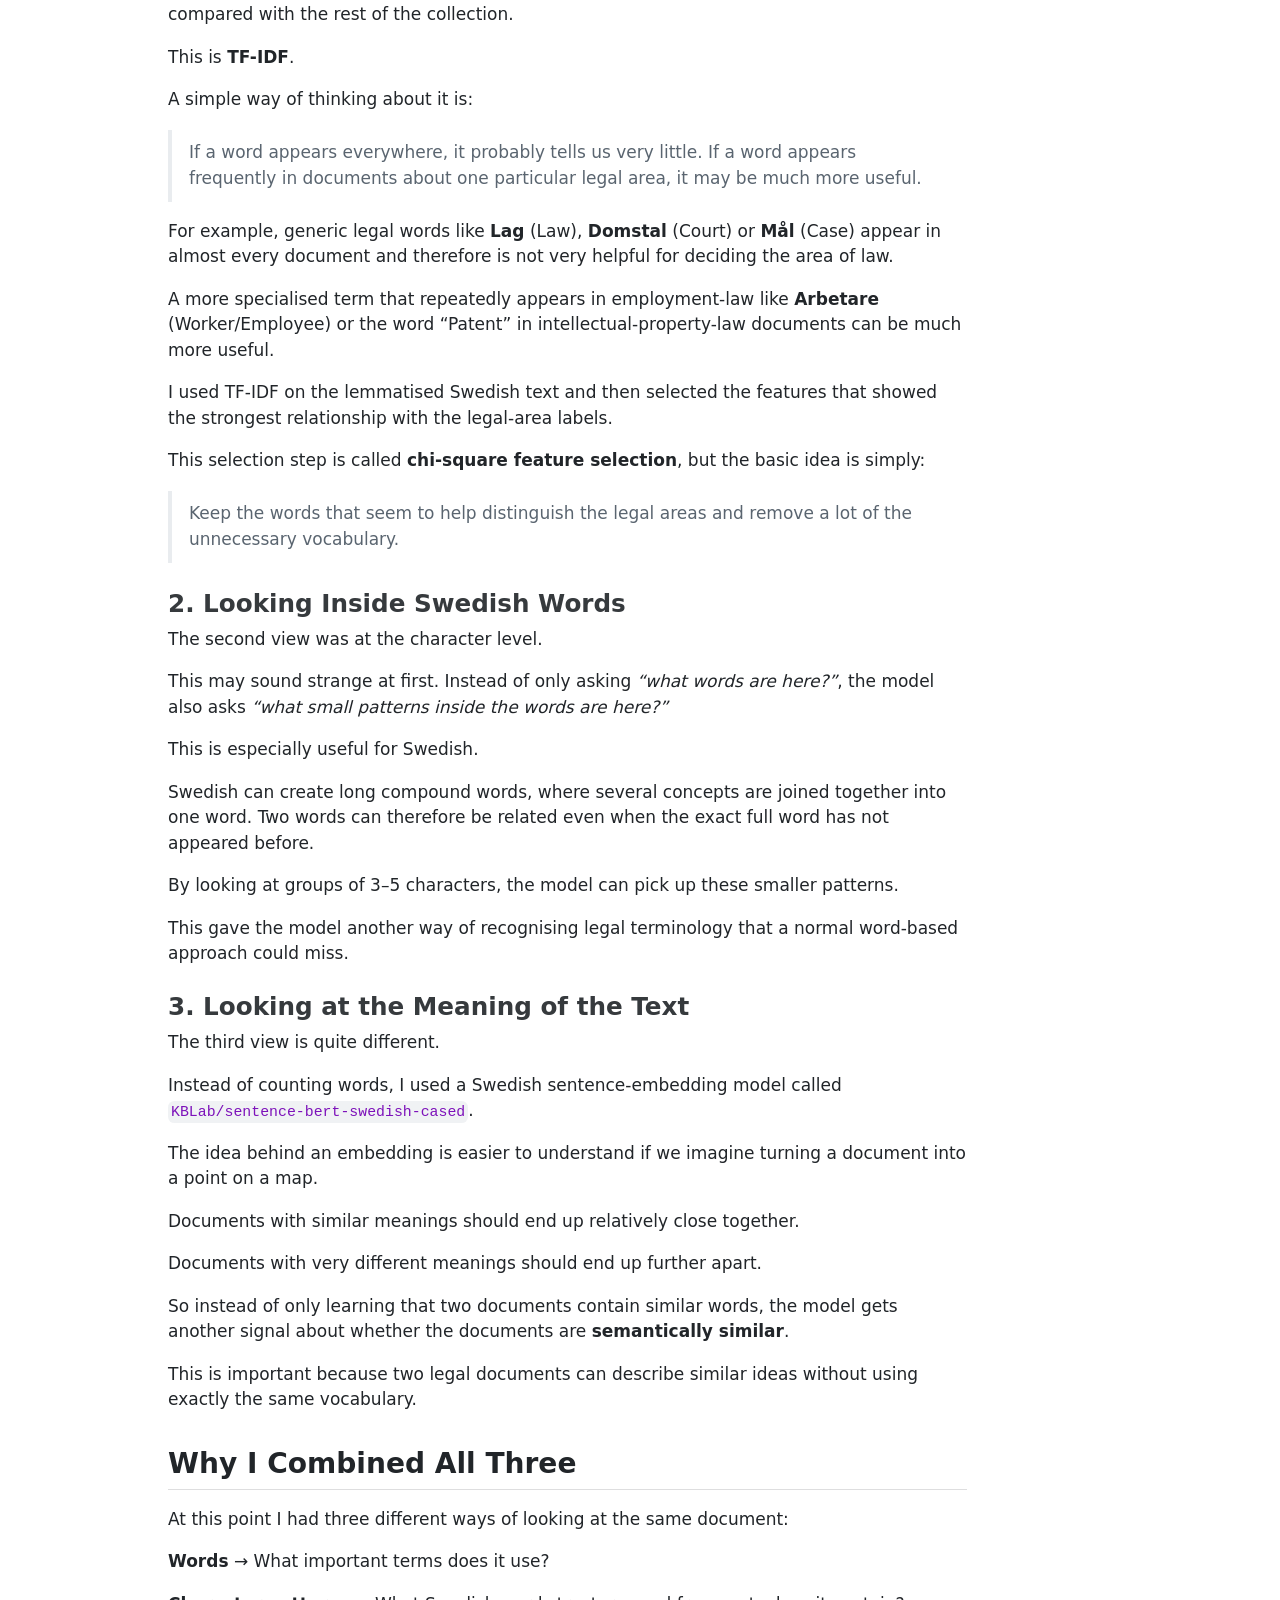
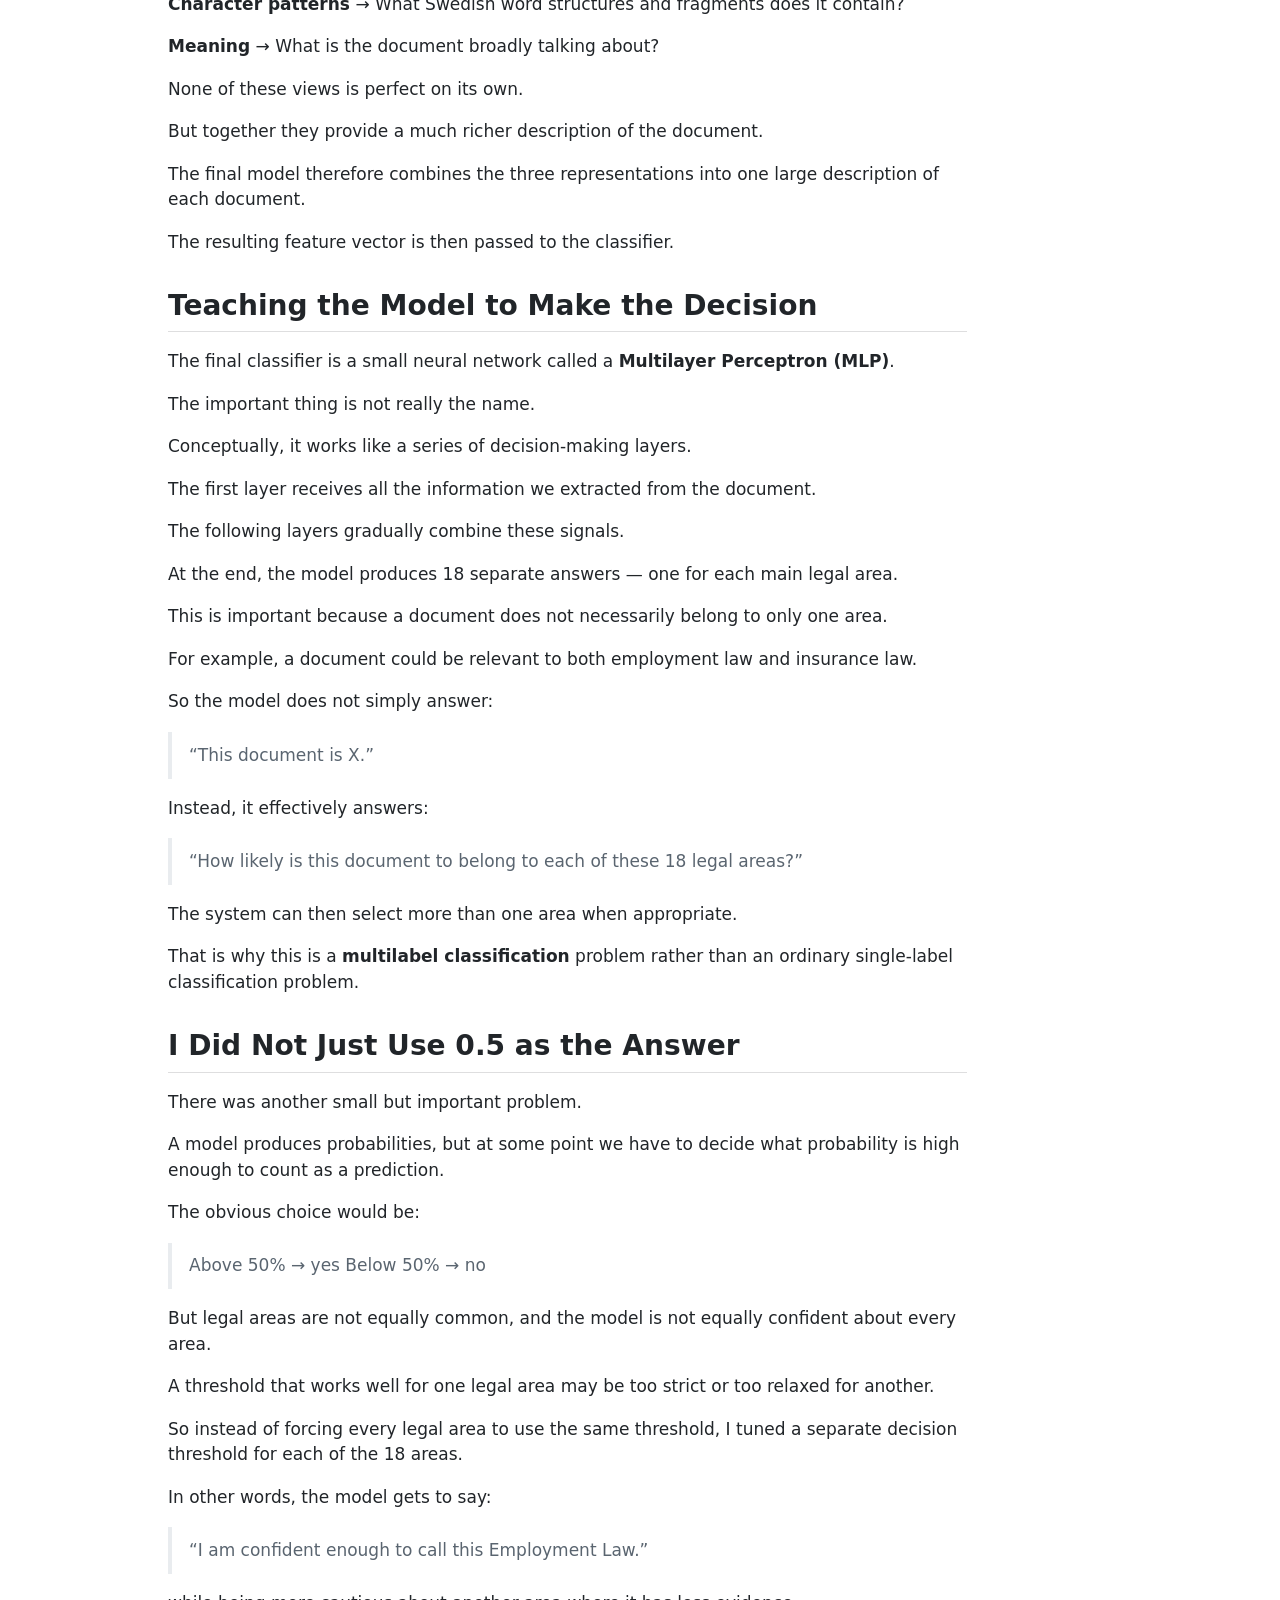
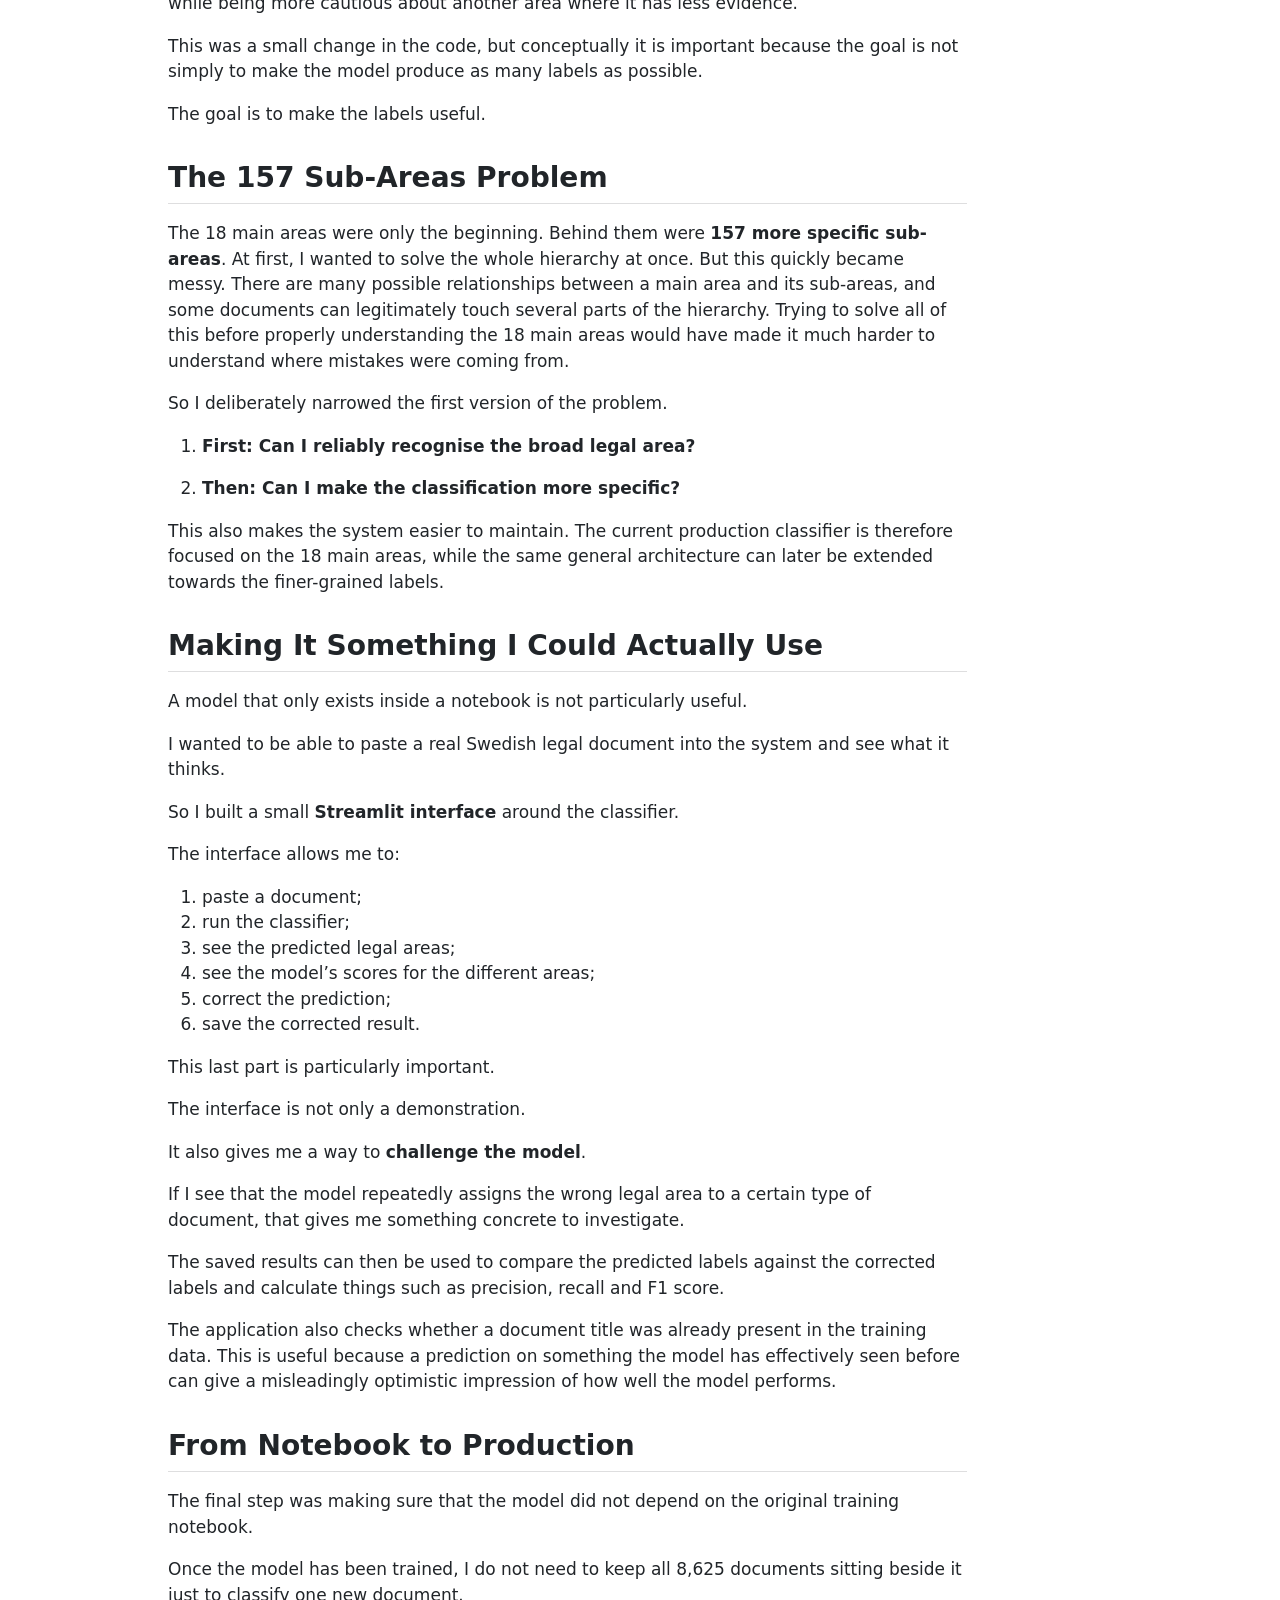
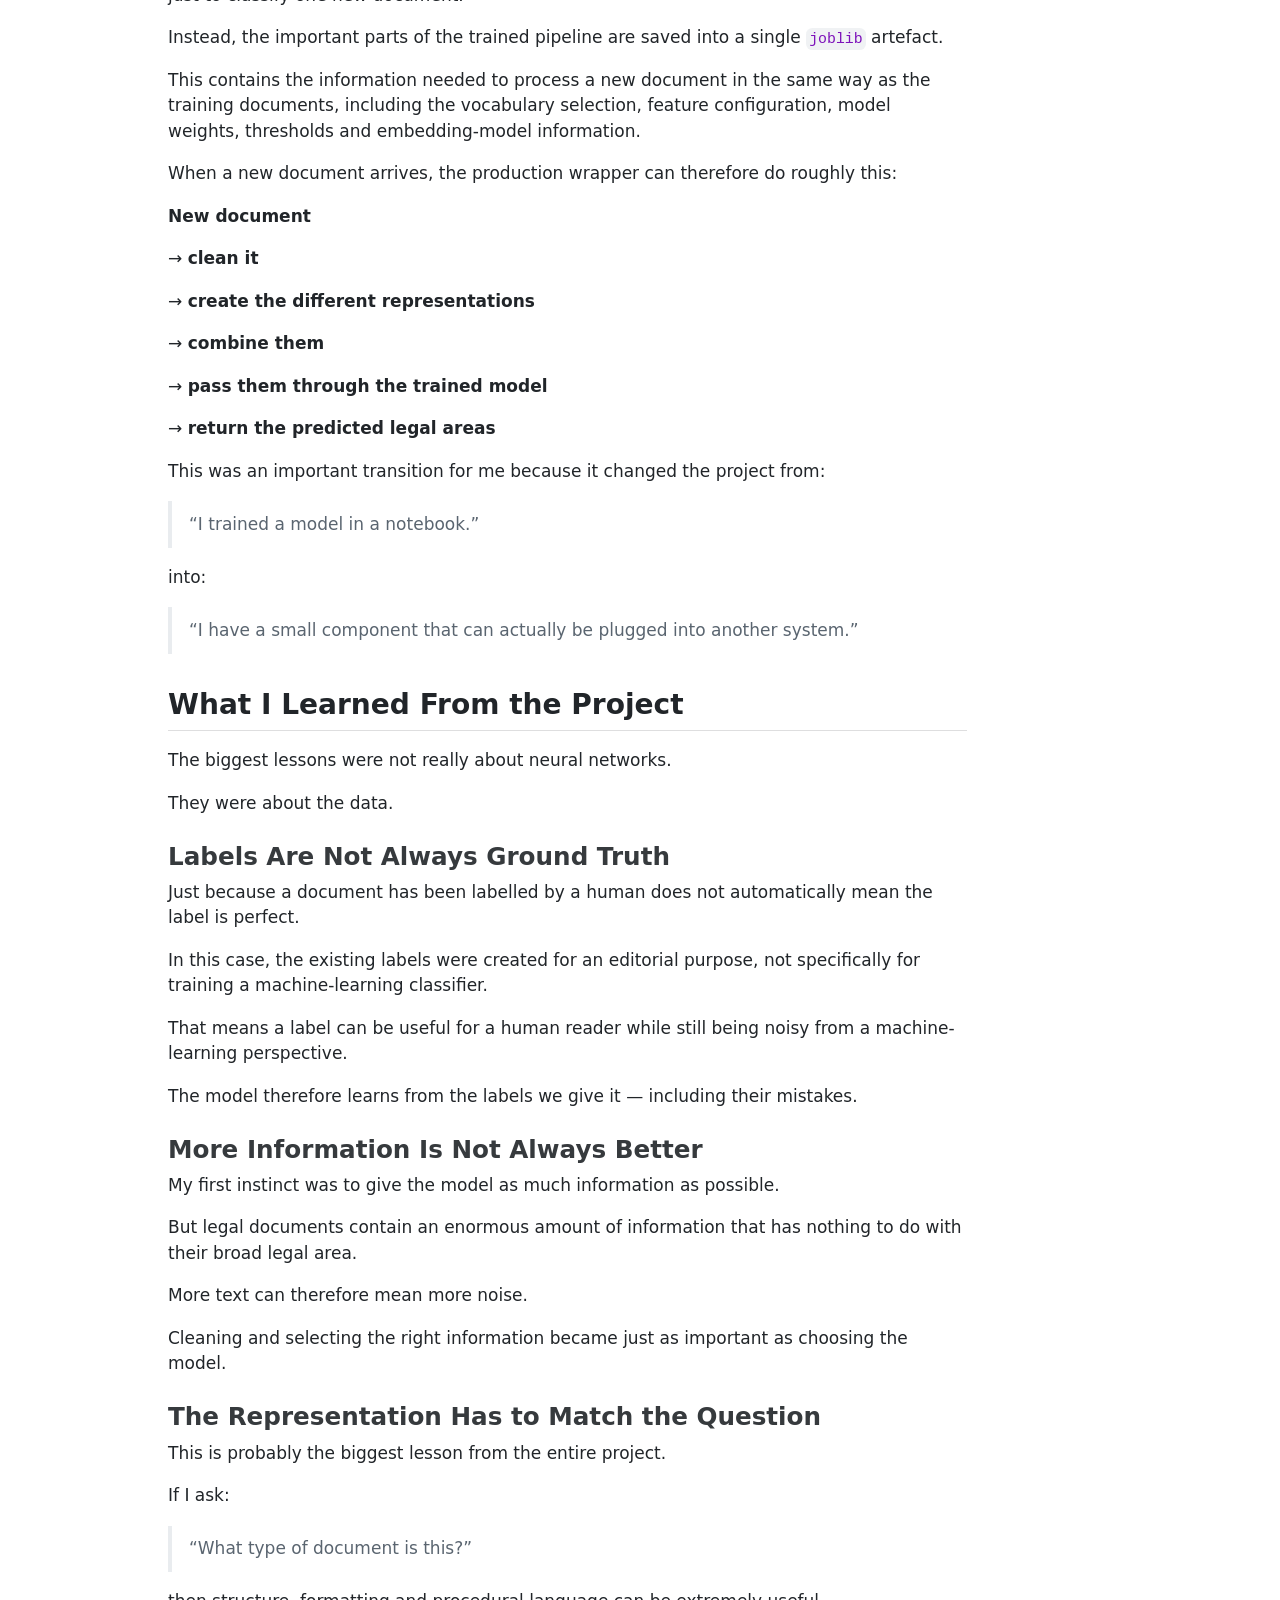
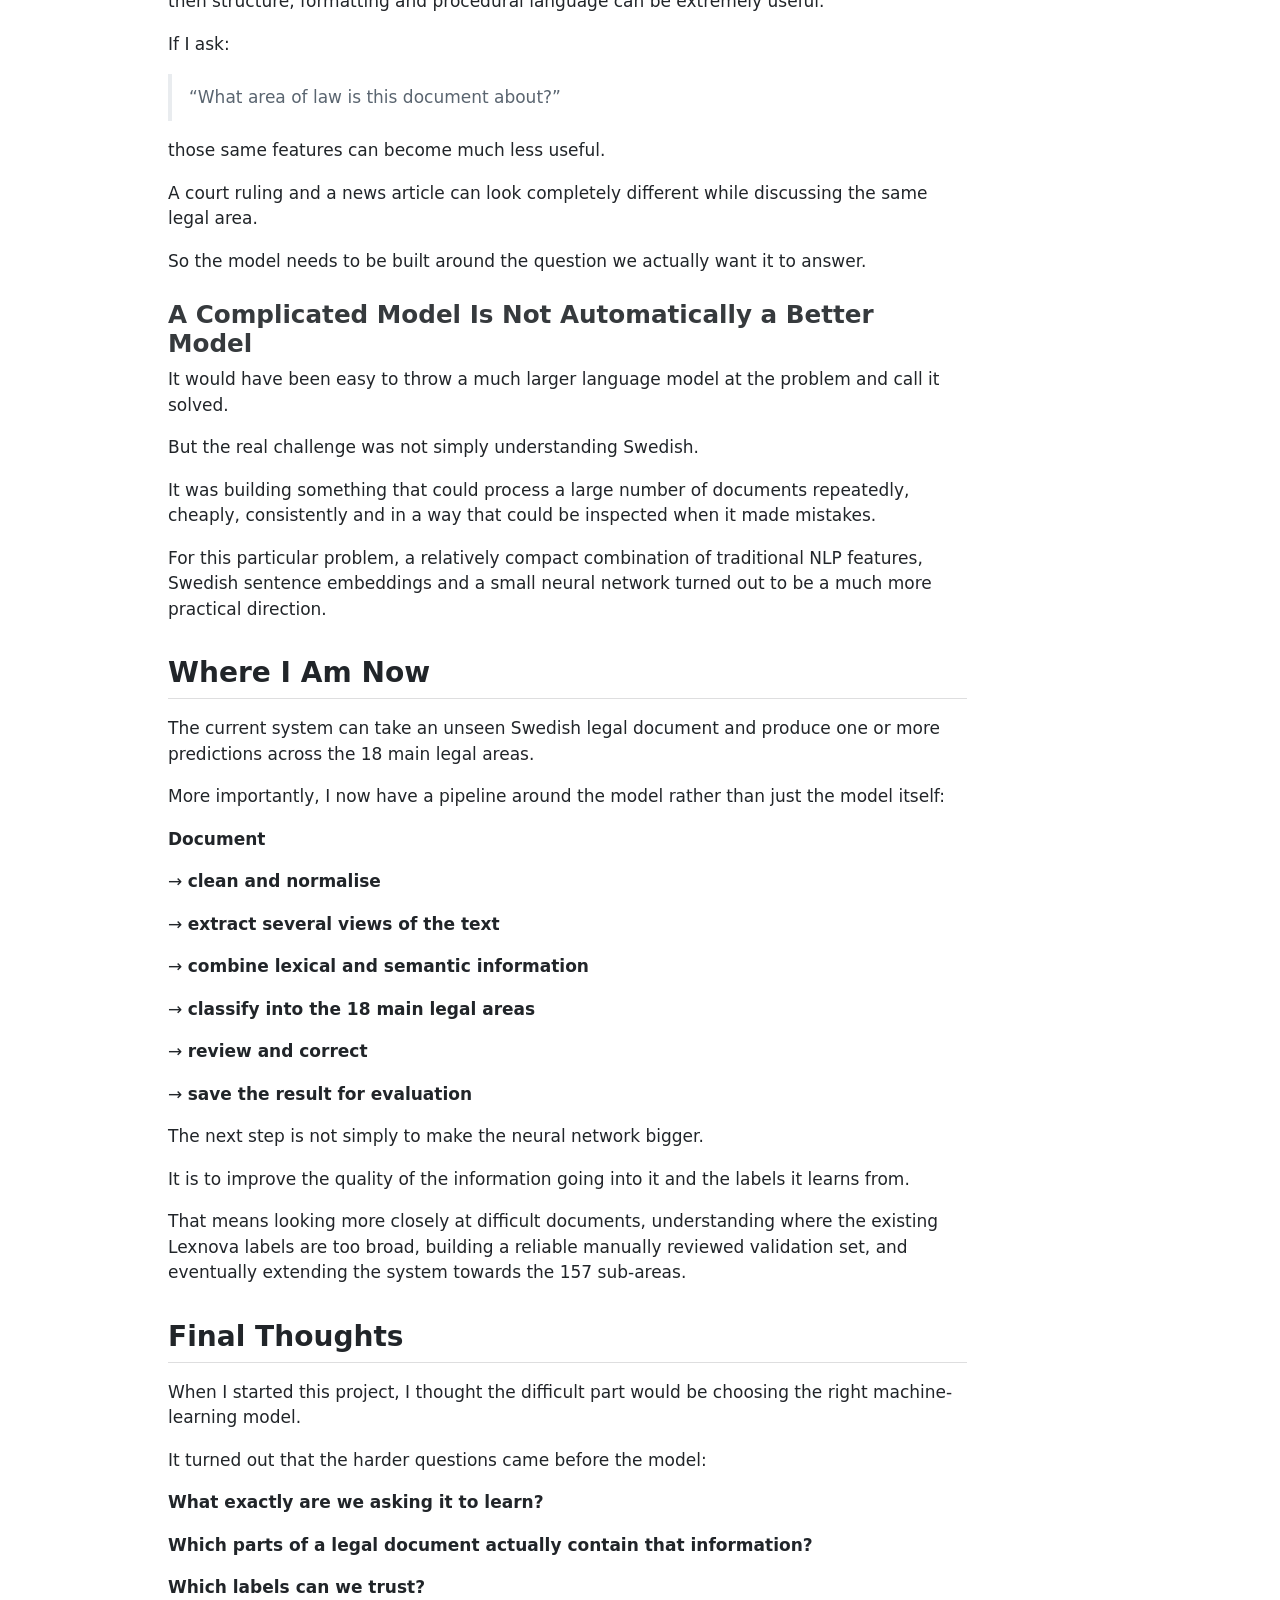
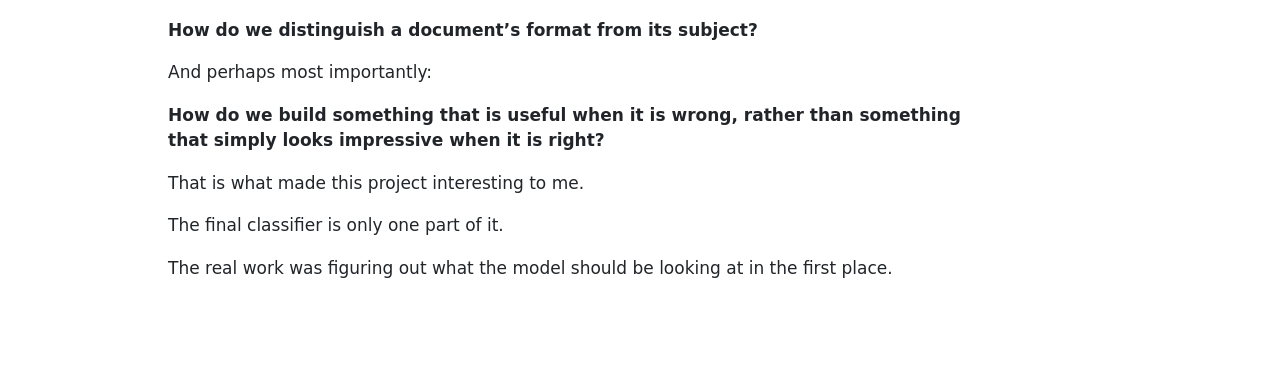
==== commit 9dc1f558: "Add draft 1" ====
--- a/index.html
+++ b/index.html
@@ -7,9 +7,9 @@
 <meta name="viewport" content="width=device-width, initial-scale=1.0, user-scalable=yes">
 
 <meta name="author" content="Mahraan Talukder">
-<meta name="description" content="What 8,625 legal documents, 18 main area and 157 sub-area legal taggings taught me about labels, language, noise, and the difference between a topic classification versus a text classification on an area of law.">
-
-<title>An approach to train a Model to Classify Swedish Legal textual materials to specific legal area.</title>
+<meta name="description" content="How 8,625 Swedish legal documents, 18 main legal areas and 157 sub-areas taught me about labels, language, noise, and the difference between “What a document is about” versus “Which legal area a document belongs to.">
+
+<title>Teaching a Model to Recognise the Area of Law in Swedish Legal Documents</title>
 <style>
 /* Default styles provided by pandoc.
 ** See https://pandoc.org/MANUAL.html#variables-for-html for config info.
@@ -44,6 +44,7 @@
 <link href="index_files/libs/bootstrap/bootstrap-215b371544c282197b31c8aa00ce3677.min.css" rel="stylesheet" append-hash="true" id="quarto-bootstrap" data-mode="light">
 
 
+<link rel="stylesheet" href="style.css">
 </head>
 
 <body class="quarto-light">
@@ -54,19 +55,32 @@
     <h2 id="toc-title">Table of contents</h2>
    
   <ul>
-  <li><a href="#context" id="toc-context" class="nav-link active" data-scroll-target="#context">Context:</a></li>
+  <li><a href="#context" id="toc-context" class="nav-link active" data-scroll-target="#context">Context</a></li>
   <li><a href="#the-problem" id="toc-the-problem" class="nav-link" data-scroll-target="#the-problem">The Problem</a></li>
-  <li><a href="#approach" id="toc-approach" class="nav-link" data-scroll-target="#approach">Approach</a>
+  <li><a href="#the-legal-area-tag-hierarchy" id="toc-the-legal-area-tag-hierarchy" class="nav-link" data-scroll-target="#the-legal-area-tag-hierarchy">The Legal Area Tag Hierarchy</a></li>
+  <li><a href="#what-a-document-is-about-vs-which-legal-area-it-belongs-to." id="toc-what-a-document-is-about-vs-which-legal-area-it-belongs-to." class="nav-link" data-scroll-target="#what-a-document-is-about-vs-which-legal-area-it-belongs-to.">“What a document is about” Vs “Which legal area it belongs to.”</a></li>
+  <li><a href="#document-text-clean-up" id="toc-document-text-clean-up" class="nav-link" data-scroll-target="#document-text-clean-up">Document Text Clean-Up</a></li>
+  <li><a href="#different-ways-to-read-a-document" id="toc-different-ways-to-read-a-document" class="nav-link" data-scroll-target="#different-ways-to-read-a-document">3 Different Ways to Read a Document</a>
   <ul class="collapse">
-  <li><a href="#bag-of-words-and-tf-idf" id="toc-bag-of-words-and-tf-idf" class="nav-link" data-scroll-target="#bag-of-words-and-tf-idf">Bag-of-words and TF-IDF</a></li>
-  <li><a href="#sentence-embeddings" id="toc-sentence-embeddings" class="nav-link" data-scroll-target="#sentence-embeddings">Sentence embeddings</a></li>
-  <li><a href="#topic-modelling-bertopic" id="toc-topic-modelling-bertopic" class="nav-link" data-scroll-target="#topic-modelling-bertopic">Topic modelling (BERTopic)</a></li>
-  <li><a href="#hierarchical-labels" id="toc-hierarchical-labels" class="nav-link" data-scroll-target="#hierarchical-labels">Hierarchical labels</a></li>
-  <li><a href="#classifier" id="toc-classifier" class="nav-link" data-scroll-target="#classifier">Classifier</a></li>
+  <li><a href="#looking-at-the-important-words" id="toc-looking-at-the-important-words" class="nav-link" data-scroll-target="#looking-at-the-important-words">1. Looking at the Important Words</a></li>
+  <li><a href="#looking-inside-swedish-words" id="toc-looking-inside-swedish-words" class="nav-link" data-scroll-target="#looking-inside-swedish-words">2. Looking Inside Swedish Words</a></li>
+  <li><a href="#looking-at-the-meaning-of-the-text" id="toc-looking-at-the-meaning-of-the-text" class="nav-link" data-scroll-target="#looking-at-the-meaning-of-the-text">3. Looking at the Meaning of the Text</a></li>
   </ul></li>
-  <li><a href="#validation-interface" id="toc-validation-interface" class="nav-link" data-scroll-target="#validation-interface">Validation Interface</a></li>
-  <li><a href="#packaging-and-deployment" id="toc-packaging-and-deployment" class="nav-link" data-scroll-target="#packaging-and-deployment">Packaging and Deployment</a></li>
-  <li><a href="#summary" id="toc-summary" class="nav-link" data-scroll-target="#summary">Summary</a></li>
+  <li><a href="#why-i-combined-all-three" id="toc-why-i-combined-all-three" class="nav-link" data-scroll-target="#why-i-combined-all-three">Why I Combined All Three</a></li>
+  <li><a href="#teaching-the-model-to-make-the-decision" id="toc-teaching-the-model-to-make-the-decision" class="nav-link" data-scroll-target="#teaching-the-model-to-make-the-decision">Teaching the Model to Make the Decision</a></li>
+  <li><a href="#i-did-not-just-use-0.5-as-the-answer" id="toc-i-did-not-just-use-0.5-as-the-answer" class="nav-link" data-scroll-target="#i-did-not-just-use-0.5-as-the-answer">I Did Not Just Use 0.5 as the Answer</a></li>
+  <li><a href="#the-157-sub-areas-problem" id="toc-the-157-sub-areas-problem" class="nav-link" data-scroll-target="#the-157-sub-areas-problem">The 157 Sub-Areas Problem</a></li>
+  <li><a href="#making-it-something-i-could-actually-use" id="toc-making-it-something-i-could-actually-use" class="nav-link" data-scroll-target="#making-it-something-i-could-actually-use">Making It Something I Could Actually Use</a></li>
+  <li><a href="#from-notebook-to-production" id="toc-from-notebook-to-production" class="nav-link" data-scroll-target="#from-notebook-to-production">From Notebook to Production</a></li>
+  <li><a href="#what-i-learned-from-the-project" id="toc-what-i-learned-from-the-project" class="nav-link" data-scroll-target="#what-i-learned-from-the-project">What I Learned From the Project</a>
+  <ul class="collapse">
+  <li><a href="#labels-are-not-always-ground-truth" id="toc-labels-are-not-always-ground-truth" class="nav-link" data-scroll-target="#labels-are-not-always-ground-truth">Labels Are Not Always Ground Truth</a></li>
+  <li><a href="#more-information-is-not-always-better" id="toc-more-information-is-not-always-better" class="nav-link" data-scroll-target="#more-information-is-not-always-better">More Information Is Not Always Better</a></li>
+  <li><a href="#the-representation-has-to-match-the-question" id="toc-the-representation-has-to-match-the-question" class="nav-link" data-scroll-target="#the-representation-has-to-match-the-question">The Representation Has to Match the Question</a></li>
+  <li><a href="#a-complicated-model-is-not-automatically-a-better-model" id="toc-a-complicated-model-is-not-automatically-a-better-model" class="nav-link" data-scroll-target="#a-complicated-model-is-not-automatically-a-better-model">A Complicated Model Is Not Automatically a Better Model</a></li>
+  </ul></li>
+  <li><a href="#where-i-am-now" id="toc-where-i-am-now" class="nav-link" data-scroll-target="#where-i-am-now">Where I Am Now</a></li>
+  <li><a href="#final-thoughts" id="toc-final-thoughts" class="nav-link" data-scroll-target="#final-thoughts">Final Thoughts</a></li>
   </ul>
 </nav>
 </div>
@@ -74,7 +88,7 @@
 
 <header id="title-block-header" class="quarto-title-block default">
 <div class="quarto-title">
-<h1 class="title">An approach to train a Model to Classify Swedish Legal textual materials to specific legal area.</h1>
+<h1 class="title">Teaching a Model to Recognise the Area of Law in Swedish Legal Documents</h1>
   <div class="quarto-categories">
     <div class="quarto-category">machine-learning</div>
     <div class="quarto-category">nlp</div>
@@ -85,7 +99,7 @@
 
 <div>
   <div class="description">
-    What 8,625 legal documents, 18 main area and 157 sub-area legal taggings taught me about labels, language, noise, and the difference between a topic classification versus a text classification on an area of law.
+    How 8,625 Swedish legal documents, 18 main legal areas and 157 sub-areas taught me about labels, language, noise, and the difference between “What a document is about” versus “Which legal area a document belongs to.
   </div>
 </div>
 
@@ -102,7 +116,7 @@
     <div>
     <div class="quarto-title-meta-heading">Published</div>
     <div class="quarto-title-meta-contents">
-      <p class="date">27 August, 2026</p>
+      <p class="date">28 August, 2026</p>
     </div>
   </div>
   
@@ -115,65 +129,340 @@
 
 
 <section id="context" class="level2">
-<h2 class="anchored" data-anchor-id="context">Context:</h2>
-<p><strong>Blendow (Blendow Group):</strong> Sweden’s leading legal information, media, and education provider. They are the umbrella organisation behind major Swedish legal platforms like <strong>Dagens Juridik</strong> and <strong>BG Institute</strong>.</p>
-<p><strong>Lexnova (Blendow Lexnova):</strong> Blendow’s legal intelligence news agency and database. For years, it has delivered analysed court rulings, legal news, and expert commentaries, featuring a massive library of Swedish legal documents manually categorised and tagged by legal professionals.</p>
-<p><strong>Noxtua:</strong> A specialised, sovereign European Legal AI platform (originally developed by tech startup Xayn alongside top law firms). It is designed specifically for legal research, analysis, and document drafting and brings AI capabilities to legal workflows under strict European data privacy standards.</p>
-<p><strong>In short:</strong> Blendow-Noxtua is the combined joint launch pairing Blendow’s vast Swedish legal data and expertise (from Lexnova) with Noxtua’s dedicated legal AI engine to serve Swedish lawyers and legal departments.</p>
+<h2 class="anchored" data-anchor-id="context">Context</h2>
+<p><strong>Blendow (Blendow Group):</strong> Sweden’s leading legal information, media, and education provider. They are the umbrella organisation behind major Swedish legal platforms like <strong>Dagens Juridik</strong> and <strong>BG Institute</strong>. <a href="https://www.blendow.se">Read more</a></p>
+<p><strong>Lexnova (Blendow Lexnova):</strong> Blendow’s legal intelligence news agency and database. For years, it has delivered analysed court rulings, legal news, and expert commentaries, featuring a massive library of Swedish legal documents manually categorised and tagged by legal professionals. <a href="https://www.lexnova.se">Read more</a></p>
+<p><strong>Noxtua:</strong> A specialised, sovereign European Legal AI platform (originally developed by tech startup Xayn alongside top law firms). It is designed specifically for legal research, analysis, and document drafting and brings AI capabilities to legal workflows under strict European data privacy standards. <a href="https://www.noxtua.com">Read more</a></p>
+<p><strong>In short:</strong> <strong><a href="https://www.blendow.se/blendow-noxtua">Blendow-Noxtua</a></strong> is the combined joint launch pairing Blendow’s vast Swedish legal data with Noxtua’s dedicated legal AI engine to serve Swedish lawyers and legal departments.</p>
 </section>
 <section id="the-problem" class="level2">
 <h2 class="anchored" data-anchor-id="the-problem">The Problem</h2>
 <p>For the big <strong>Blendow–Noxtua</strong> launch, we implemented a full AI document-processing pipeline to safely and reliably process Swedish legal content collected from various sources. The pipeline includes several steps, such as masking sensitive information, extracting metadata, converting documents to XML, and so on.</p>
-<p>However, much of the content we collect has never been seen by the pipeline before. While documents already available in the <strong>Blendow Lexnova</strong> database had legal areas assigned by authors and lawyers over the years, new material collected from outside sources arrives completely unknown and untagged. We needed a consistent legal-area tagging step so Noxtua could understand and process it correctly.</p>
-<p><strong><em>In the AI era, the natural first instinct is: “Why not just use an LLM to sort and classify?”</em></strong></p>
+<p>However, much of the content we collect has never been seen by the pipeline before. While documents already available in the <strong>Blendow Lexnova</strong> database had legal areas assigned by authors and lawyers over the years, new material collected from outside sources arrives completely unknown and untagged. We needed a consistent legal-area tagging step so Noxtua could understand and process our data correctly.</p>
+<blockquote class="blockquote">
+<p><em>In the AI era, the natural first instinct is: “Why not just use a Large Language Model (LLM) to sort and classify?”</em></p>
+</blockquote>
 <p>The problem is scale. We are dealing with thousands, if not eventually millions, of incoming documents. Moreover, running the entire pipeline is expensive on its own; adding an LLM just for classification would skyrocket both cost and processing time. We needed a quicker, cheaper, and more reliable approach.</p>
 <p>That is where my research and implementation of a legal-area tagging classifier using NLP and sentence embeddings came into play. I used the labelled content already available in Blendow Lexnova to train the model, though there were quite a few challenges along the way.</p>
 <ol type="1">
-<li><p>Multilabel Nature: Legal documents usually contains references, citations etc for which a document can touch multiple legal areas to describe a case. Documents in Lexnova carry an average of 2.6 main tags.</p></li>
-<li><p>Imbalanced Hierarchy: The data features 157 subtags spread across 18 main legal areas. The Public Law (Offentlig rätt) is the clear heavyweight with 26 subtags, while the other main areas average just 7.7. This created a strong risk of Public Law dominating the rest.</p></li>
-<li><p>Mistreatment of Lexnova tags: A good number of documents on Lexnova were historically broadcasted across too many legal areas as the main purpose has been to make a document reach as many of their subscribers as possible. This increasing false positives and reducing precision.</p></li>
-<li><p>Documents Noise: Legal texts contain massive amounts of boilerplate noise such as headers, footers, procedural phrases, addresses, and contact details that do not really contribute in providing the legal area it belongs to.</p></li>
-<li><p>Complexity of Subtags: Mapping and maintaining all 157 subtags quickly proved cumbersome. For this reason, our primary focus shifted to mastering the classification on the 18 main tags first, while using a lighter approach for the subtags later on.</p></li>
+<li><p><strong>Multilabel Nature:</strong> Legal documents usually contain references, citations etc. for which a document can touch multiple legal areas to describe a case. Documents in Lexnova carry an average of 2.6 main tags.</p></li>
+<li><p><strong>Imbalanced Hierarchy:</strong> The data features 157 subtags spread across 18 main legal areas. <code>Offentlig rätt</code> (Public Law) is the clear heavyweight with 26 subtags, while the other main areas on average has 7.7 subtags. This created a strong risk of Public Law dominating the rest.</p></li>
+<li><p><strong>Mistreatment of Lexnova tags:</strong> A good number of documents on Lexnova were historically broadcasted across too many legal areas, as the main purpose has been to make a document reach as many of their subscribers as possible and not whether the document really belong to those tags. This increased false positives and reduced precision.</p></li>
+<li><p><strong>Document Noise:</strong> Legal texts contain massive amounts of boilerplate noise such as headers, footers, procedural phrases, addresses, and contact details that do not really contribute to providing the legal area it belongs to.</p></li>
+<li><p><strong>Complexity of Subtags:</strong> Mapping and maintaining all 157 subtags quickly proved cumbersome. For this reason, our primary focus shifted to mastering the classification on the 18 main tags first, while using a lighter approach for the subtags later on.</p></li>
 </ol>
 </section>
-<section id="approach" class="level2">
-<h2 class="anchored" data-anchor-id="approach">Approach</h2>
-<p>For the research several feature representations and modelling strategies were explored.</p>
-<section id="bag-of-words-and-tf-idf" class="level3">
-<h3 class="anchored" data-anchor-id="bag-of-words-and-tf-idf">Bag-of-words and TF-IDF</h3>
-<p>A classic bag-of-words approach with <code>CountVectorizer</code> was first used to split documents into word-level features. TF-IDF (<code>TfidfVectorizer</code>) was then applied to the <strong>lemmatized</strong> text in order to surface the most characteristic keywords for each of the 18 main areas.</p>
-<p>For the character-level view, TF-IDF was run on the cleaned surface text with an n-gram range of (3, 5). This captures typical Swedish compound words and morphological patterns that word-level models often miss.</p>
-</section>
-<section id="sentence-embeddings" class="level3">
-<h3 class="anchored" data-anchor-id="sentence-embeddings">Sentence embeddings</h3>
-<p>Dense semantic features were obtained from the Swedish sentence-transformer model <code>KBLab/sentence-bert-swedish-cased</code>. Each document is represented by a 768-dimensional embedding (L2-normalised).</p>
-</section>
-<section id="topic-modelling-bertopic" class="level3">
-<h3 class="anchored" data-anchor-id="topic-modelling-bertopic">Topic modelling (BERTopic)</h3>
-<p>BERTopic was also tested. The topics it discovered were often very specific to the concrete subject of individual documents. They did not reliably indicate the broader legal main area, so the approach was set aside for the tagging task.</p>
-</section>
-<section id="hierarchical-labels" class="level3">
-<h3 class="anchored" data-anchor-id="hierarchical-labels">Hierarchical labels</h3>
-<p>Because maintaining and predicting the full set of 157 subtags was cumbersome, the work concentrated on the 18 main tags. A minimal pipeline for the subtags was still built and is described later. Only main–sub pairs that actually occur together in the data were retained.</p>
-</section>
-<section id="classifier" class="level3">
-<h3 class="anchored" data-anchor-id="classifier">Classifier</h3>
-<p>A multilayer perceptron (MLP) was chosen as the final model. An MLP is a feed-forward neural network with one or more hidden layers between the input and the output. In this case the architecture consists of three hidden layers (512 → 256 → 128 units) with a dropout rate of 0.3.</p>
-<p>The network receives the concatenated feature vector (word TF-IDF + character TF-IDF + sentence embedding, more than 2 000 dimensions) and produces 18 independent sigmoid outputs — one for each main tag. The same architecture can later be reused for the 157 subtags.</p>
-<p>Per-class decision thresholds were tuned on a validation set instead of using a single fixed threshold of 0.5.</p>
-</section>
-</section>
-<section id="validation-interface" class="level2">
-<h2 class="anchored" data-anchor-id="validation-interface">Validation Interface</h2>
-<p>A Streamlit application was built so that predictions can be checked interactively. Text taken directly from Lexnova can be pasted into the interface. The model’s predicted tags are shown side-by-side with the tags that the original authors assigned on the Lexnova website. This makes it easy to spot systematic errors and to collect corrected labels for further evaluation.</p>
-</section>
-<section id="packaging-and-deployment" class="level2">
-<h2 class="anchored" data-anchor-id="packaging-and-deployment">Packaging and Deployment</h2>
-<p>The trained pipeline (vectorisers, chi-square indices, embedding model name, MLP weights and thresholds) is serialised with joblib into a single artefact. A thin production wrapper loads the artefact and exposes a simple <code>predict</code> method. The same artefact is used both by the Streamlit validation tool and by the real document-processing pipeline.</p>
-</section>
-<section id="summary" class="level2">
-<h2 class="anchored" data-anchor-id="summary">Summary</h2>
-<p>The final system combines sparse lexical features (word and character TF-IDF with chi-square selection) and dense semantic embeddings inside a compact MLP. It produces multilabel predictions over the 18 main legal areas and can be extended to the finer 157-subtag hierarchy. The Streamlit interface and the joblib packaging make the model easy to inspect, correct and deploy.</p>
+<section id="the-legal-area-tag-hierarchy" class="level2">
+<h2 class="anchored" data-anchor-id="the-legal-area-tag-hierarchy">The Legal Area Tag Hierarchy</h2>
+<p>The labels were organised like a two-level family tree, with 18 broad legal areas at the top and 157 more specific sub-areas underneath them. A simplified part of the hierarchy looks like this:</p>
+<table class="caption-top table">
+<colgroup>
+<col style="width: 36%">
+<col style="width: 31%">
+<col style="width: 31%">
+</colgroup>
+<thead>
+<tr class="header">
+<th>Main legal area</th>
+<th>A few example sub-areas</th>
+<th>Total Sub-areas</th>
+</tr>
+</thead>
+<tbody>
+<tr class="odd">
+<td><strong>Offentlig rätt</strong> (Public Law)</td>
+<td><strong>Djurhållning</strong> (Animal Keeping/Welfare), <br> <strong>Kommunalrätt</strong> (Municipal Law/Local Government Law)</td>
+<td>26</td>
+</tr>
+<tr class="even">
+<td><strong>Affärsjuridik</strong> (Commercial/Business Law)</td>
+<td><strong>Associationsrätt-aktiebolagsrätt</strong> (Corporate Law-Limited Companies), <br> <strong>Sakrätt</strong> (property law or rights in rem)</td>
+<td>13</td>
+</tr>
+<tr class="odd">
+<td><strong>Miljörätt</strong> (Environmental Law)</td>
+<td><strong>Buller</strong> (Noise Pollution), <br> <strong>Djur-och växtskydd</strong> (Flora and Fauna Protection)</td>
+<td>13</td>
+</tr>
+</tbody>
+</table>
+<p>The full hierarchy was much larger and uneven. Some branches contained far more sub-areas and documents than others, while a single document could have several sub-area tags from different branches. The task therefore could not be treated as choosing only one legal area, and the larger branches could easily dominate the smaller ones.</p>
+<p>For the experiment, I mapped each document’s existing sub-area tags to their broader parent areas. If several sub-areas pointed to the same parent, I kept that parent only once. If they pointed to different parents, I kept all of them.</p>
+<p>For example, one document might have the following subtags:</p>
+<blockquote class="blockquote">
+<p><strong>[“Avtalsrätt”, “Fri rörlighet”, “Europakonventionen”]</strong></p>
+</blockquote>
+<p>Using the existing hierarchy:</p>
+<ul>
+<li><code>Avtalsrätt</code> (Contract Law) belongs to <code>Affärsjuridik</code> (Commercial / Business Law).</li>
+<li><code>Fri rörlighet</code> (Free Movement) belongs to <code>Europeisk rätt</code>.</li>
+<li><code>Europakonventionen</code> (European Convention on Human Rights) also belongs to <code>Europeisk rätt</code> (European Union Law).</li>
+</ul>
+<p>Because the last two sub-areas share the same parent, <code>Europeisk rätt</code> is kept only once. The document therefore receives two main areas:</p>
+<blockquote class="blockquote">
+<p><strong>[“Affärsjuridik”, “Europeisk rätt”]</strong></p>
+</blockquote>
+<p>I then used <code>MultiLabelBinarizer</code> to create a document-by-legal-area matrix. Each cell contains <code>1</code> when a legal area applies to a document and <code>0</code> when it does not.</p>
+<p>For this example, the matrix would contain:</p>
+<blockquote class="blockquote">
+<p><strong>Affärsjuridik = 1, Europeisk rätt = 1, all other areas = 0</strong></p>
+</blockquote>
+<p>This matrix did not contain the document text. Instead, it worked as the model’s answer sheet, showing the correct legal areas for every document.</p>
+<p>When I later divided the documents into training, validation, and test sets, I divided the matrix using the same document row indices. For example, if document <code>row 42</code> is assigned to training set <strong>X_train</strong>, <code>row 42</code> of the label matrix must also go into the training set <strong>Y_train</strong>. While the remaining rows became <strong>Y_val</strong> and <strong>Y_test</strong>. This kept every document aligned with its correct answers.</p>
+<p>This is used in the later part of the experiment, where the model produced 18 scores for each document. Those scores were compared with the matching row in <strong>Y_train</strong>. If the model gave a low score to an area marked 1, or a high score to an area marked 0, it was treated as an error. The model then adjusted itself to make a better prediction the next time.</p>
+<p>The validation and test parts of the matrix were later used to check how well the model had learned. In this way, the matrix preserved the multilabel hierarchy and provided the correct answers needed to train and evaluate the model.</p>
+</section>
+<section id="what-a-document-is-about-vs-which-legal-area-it-belongs-to." class="level2">
+<h2 class="anchored" data-anchor-id="what-a-document-is-about-vs-which-legal-area-it-belongs-to.">“What a document is about” Vs “Which legal area it belongs to.”</h2>
+<p>Before getting into the model itself, there is an important distinction that took me quite a while to understand.</p>
+<p>In the early phase of the project I turned to topic modelling, specifically <strong>BERTopic</strong>, because it seemed like the most promising way to discover structure in the collection. If I could give the model thousands of Swedish legal documents and let it find natural groupings based on content, perhaps those groups would line up with the legal areas we already used in Lexnova. That would have been an elegant solution as most of the classifying heavy-work would have been easily done by just letting the data organise itself.</p>
+<p>What actually happened was more revealing than I expected.</p>
+<p><strong>BERTopic</strong> did find coherent clusters. The topics were often tight, readable, and clearly about something specific. Looking at one of the runs, the model produced groups such as:</p>
+<ul>
+<li>Court language about whether parties are bound by a valuation under <strong>AB 04</strong> (a standard set of general conditions used for execution contracts in the Swedish construction industry)</li>
+<li>Questions about which foreign taxes can be credited against Swedish tax</li>
+<li>Consequence assessments under the GDPR when processing children’s personal data</li>
+<li>Anti-money-laundering obligations that apply specifically to auditors and accounting firms</li>
+<li>Hearing techniques and procedural strategies when children give evidence in court</li>
+<li>Rules that apply when a company is sold and the purchase price has to be adjusted</li>
+<li>Practical employment-law issues for managers, covering the whole journey from hiring to dismissal</li>
+</ul>
+<p>Each of these topics is genuinely about a concrete subject. You can read the top words and the representative documents and immediately understand what the texts discuss. The problem is that “what the document is about” is not the same as “which area of law the document belongs to.” This became one of the most important lessons of the project.</p>
+<p>A topic such as “hearing techniques when children give evidence” is a very specific procedural issue. In the Lexnova taxonomy it would sit under the much broader label <code>Processrätt</code> (Procedural Law). A cluster about money-laundering rules for auditors belongs somewhere inside <code>Affärsjuridik</code> (Commercial/Business Law) or a related regulatory area. A detailed discussion of foreign-tax credits is clearly tax law, yet the topic itself is narrower than the main area <code>Skatterätt</code> (Tax Law).</p>
+<p>In other words, <strong>BERTopic</strong> was excellent at discovering the concrete subject matter of the documents. It was far less useful at recovering the more abstract legal-area labels we actually needed for the pipeline.</p>
+<p>That is why I ultimately moved away from pure topic modelling as the final solution and towards a supervised multilabel classifier that was explicitly trained on the 18 main legal areas.</p>
+</section>
+<section id="document-text-clean-up" class="level2">
+<h2 class="anchored" data-anchor-id="document-text-clean-up">Document Text Clean-Up</h2>
+<p>Before trying to make a model understand the documents, I first had to make the documents understandable. This turned out to be a much bigger part of the project than I originally expected. Legal documents are not just paragraphs of useful legal information. They can contain XML and HTML markup, page numbers, addresses, telephone numbers, dates, case references, repeated sentences, OCR mistakes, names, and other pieces of information that may be useful to a human reader but can be distracting when trying to learn the broader legal area.</p>
+<p>So instead of simply giving the raw document to the model, I built a cleaning step.</p>
+<p>The cleaning process roughly works like this:</p>
+<ol type="1">
+<li>Remove XML tags: As the pipeline will be sending XML text to the classifier, it is important to remove the XML tags and get one combined document text</li>
+<li>Strip noise: RegEx solutions were used to replace all the URLs, emails, phone numbers, page markers, personal numbers, organisation numbers, addresses and other boilerplate with an empty string (““)</li>
+<li>Normalise dates and legal references (SFS, case numbers, etc.) into simple placeholders: RegEx solutions were used to simply replace legal references like Swedish Code of Statutes (SFS) and case numbers etc with placeholder words like “SFS”, “CASENUMBER” etc.</li>
+<li>Collapse extra whitespace and dividers: to remove whitespaces and get a chunk of text for easier work or sentence persing.</li>
+<li>Optionally remove exact or near-duplicate sentences: legal documents could often have duplicate repeated sentences,</li>
+<li>Run spaCy: tokenise, optionally drop person names, keep surface forms and lemmas: spaCy was used to replace actual people’s names with a placeholder word PERSON using the ner solution. Further more the entire text is lemmatised, meaning that all the words in the documents turns to there root form <strong>exampl</strong> <strong>english translation</strong></li>
+<li>Produce two outputs: clean_text (original words) and lemma_text (lemmatised version).</li>
+</ol>
+<p>Lemmatization is particularly useful for Swedish because words can change their form and Swedish compound words can become very long.</p>
+<p>The point is not to remove as much text as possible but to remove information that describes <strong>the document itself</strong> rather than <strong>the legal subject of the document</strong>. That distinction became surprisingly important.</p>
+</section>
+<section id="different-ways-to-read-a-document" class="level2">
+<h2 class="anchored" data-anchor-id="different-ways-to-read-a-document">3 Different Ways to Read a Document</h2>
+<p>A document can tell us something through the individual words it uses, through the smaller pieces inside those words, and through the meaning of whole sentences. So I gave the model three different views of the same document.</p>
+<section id="looking-at-the-important-words" class="level3">
+<h3 class="anchored" data-anchor-id="looking-at-the-important-words">1. Looking at the Important Words</h3>
+<p>The first view is the most traditional one.</p>
+<p>The model looks at which words appear in a document and how important they are compared with the rest of the collection.</p>
+<p>This is <strong>TF-IDF</strong>.</p>
+<p>A simple way of thinking about it is:</p>
+<blockquote class="blockquote">
+<p>If a word appears everywhere, it probably tells us very little. If a word appears frequently in documents about one particular legal area, it may be much more useful.</p>
+</blockquote>
+<p>For example, generic legal words like <strong>Lag</strong> (Law), <strong>Domstal</strong> (Court) or <strong>Mål</strong> (Case) appear in almost every document and therefore is not very helpful for deciding the area of law.</p>
+<p>A more specialised term that repeatedly appears in employment-law like <strong>Arbetare</strong> (Worker/Employee) or the word “Patent” in intellectual-property-law documents can be much more useful.</p>
+<p>I used TF-IDF on the lemmatised Swedish text and then selected the features that showed the strongest relationship with the legal-area labels.</p>
+<p>This selection step is called <strong>chi-square feature selection</strong>, but the basic idea is simply:</p>
+<blockquote class="blockquote">
+<p>Keep the words that seem to help distinguish the legal areas and remove a lot of the unnecessary vocabulary.</p>
+</blockquote>
+</section>
+<section id="looking-inside-swedish-words" class="level3">
+<h3 class="anchored" data-anchor-id="looking-inside-swedish-words">2. Looking Inside Swedish Words</h3>
+<p>The second view was at the character level.</p>
+<p>This may sound strange at first. Instead of only asking <em>“what words are here?”</em>, the model also asks <em>“what small patterns inside the words are here?”</em></p>
+<p>This is especially useful for Swedish.</p>
+<p>Swedish can create long compound words, where several concepts are joined together into one word. Two words can therefore be related even when the exact full word has not appeared before.</p>
+<p>By looking at groups of 3–5 characters, the model can pick up these smaller patterns.</p>
+<p>This gave the model another way of recognising legal terminology that a normal word-based approach could miss.</p>
+</section>
+<section id="looking-at-the-meaning-of-the-text" class="level3">
+<h3 class="anchored" data-anchor-id="looking-at-the-meaning-of-the-text">3. Looking at the Meaning of the Text</h3>
+<p>The third view is quite different.</p>
+<p>Instead of counting words, I used a Swedish sentence-embedding model called <code>KBLab/sentence-bert-swedish-cased</code>.</p>
+<p>The idea behind an embedding is easier to understand if we imagine turning a document into a point on a map.</p>
+<p>Documents with similar meanings should end up relatively close together.</p>
+<p>Documents with very different meanings should end up further apart.</p>
+<p>So instead of only learning that two documents contain similar words, the model gets another signal about whether the documents are <strong>semantically similar</strong>.</p>
+<p>This is important because two legal documents can describe similar ideas without using exactly the same vocabulary.</p>
+</section>
+</section>
+<section id="why-i-combined-all-three" class="level2">
+<h2 class="anchored" data-anchor-id="why-i-combined-all-three">Why I Combined All Three</h2>
+<p>At this point I had three different ways of looking at the same document:</p>
+<p><strong>Words</strong> → What important terms does it use?</p>
+<p><strong>Character patterns</strong> → What Swedish word structures and fragments does it contain?</p>
+<p><strong>Meaning</strong> → What is the document broadly talking about?</p>
+<p>None of these views is perfect on its own.</p>
+<p>But together they provide a much richer description of the document.</p>
+<p>The final model therefore combines the three representations into one large description of each document.</p>
+<p>The resulting feature vector is then passed to the classifier.</p>
+</section>
+<section id="teaching-the-model-to-make-the-decision" class="level2">
+<h2 class="anchored" data-anchor-id="teaching-the-model-to-make-the-decision">Teaching the Model to Make the Decision</h2>
+<p>The final classifier is a small neural network called a <strong>Multilayer Perceptron (MLP)</strong>.</p>
+<p>The important thing is not really the name.</p>
+<p>Conceptually, it works like a series of decision-making layers.</p>
+<p>The first layer receives all the information we extracted from the document.</p>
+<p>The following layers gradually combine these signals.</p>
+<p>At the end, the model produces 18 separate answers — one for each main legal area.</p>
+<p>This is important because a document does not necessarily belong to only one area.</p>
+<p>For example, a document could be relevant to both employment law and insurance law.</p>
+<p>So the model does not simply answer:</p>
+<blockquote class="blockquote">
+<p>“This document is X.”</p>
+</blockquote>
+<p>Instead, it effectively answers:</p>
+<blockquote class="blockquote">
+<p>“How likely is this document to belong to each of these 18 legal areas?”</p>
+</blockquote>
+<p>The system can then select more than one area when appropriate.</p>
+<p>That is why this is a <strong>multilabel classification</strong> problem rather than an ordinary single-label classification problem.</p>
+</section>
+<section id="i-did-not-just-use-0.5-as-the-answer" class="level2">
+<h2 class="anchored" data-anchor-id="i-did-not-just-use-0.5-as-the-answer">I Did Not Just Use 0.5 as the Answer</h2>
+<p>There was another small but important problem.</p>
+<p>A model produces probabilities, but at some point we have to decide what probability is high enough to count as a prediction.</p>
+<p>The obvious choice would be:</p>
+<blockquote class="blockquote">
+<p>Above 50% → yes Below 50% → no</p>
+</blockquote>
+<p>But legal areas are not equally common, and the model is not equally confident about every area.</p>
+<p>A threshold that works well for one legal area may be too strict or too relaxed for another.</p>
+<p>So instead of forcing every legal area to use the same threshold, I tuned a separate decision threshold for each of the 18 areas.</p>
+<p>In other words, the model gets to say:</p>
+<blockquote class="blockquote">
+<p>“I am confident enough to call this Employment Law.”</p>
+</blockquote>
+<p>while being more cautious about another area where it has less evidence.</p>
+<p>This was a small change in the code, but conceptually it is important because the goal is not simply to make the model produce as many labels as possible.</p>
+<p>The goal is to make the labels useful.</p>
+</section>
+<section id="the-157-sub-areas-problem" class="level2">
+<h2 class="anchored" data-anchor-id="the-157-sub-areas-problem">The 157 Sub-Areas Problem</h2>
+<p>The 18 main areas were only the beginning. Behind them were <strong>157 more specific sub-areas</strong>. At first, I wanted to solve the whole hierarchy at once. But this quickly became messy. There are many possible relationships between a main area and its sub-areas, and some documents can legitimately touch several parts of the hierarchy. Trying to solve all of this before properly understanding the 18 main areas would have made it much harder to understand where mistakes were coming from.</p>
+<p>So I deliberately narrowed the first version of the problem.</p>
+<ol type="1">
+<li><p><strong>First: Can I reliably recognise the broad legal area?</strong></p></li>
+<li><p><strong>Then: Can I make the classification more specific?</strong></p></li>
+</ol>
+<p>This also makes the system easier to maintain. The current production classifier is therefore focused on the 18 main areas, while the same general architecture can later be extended towards the finer-grained labels.</p>
+</section>
+<section id="making-it-something-i-could-actually-use" class="level2">
+<h2 class="anchored" data-anchor-id="making-it-something-i-could-actually-use">Making It Something I Could Actually Use</h2>
+<p>A model that only exists inside a notebook is not particularly useful.</p>
+<p>I wanted to be able to paste a real Swedish legal document into the system and see what it thinks.</p>
+<p>So I built a small <strong>Streamlit interface</strong> around the classifier.</p>
+<p>The interface allows me to:</p>
+<ol type="1">
+<li>paste a document;</li>
+<li>run the classifier;</li>
+<li>see the predicted legal areas;</li>
+<li>see the model’s scores for the different areas;</li>
+<li>correct the prediction;</li>
+<li>save the corrected result.</li>
+</ol>
+<p>This last part is particularly important.</p>
+<p>The interface is not only a demonstration.</p>
+<p>It also gives me a way to <strong>challenge the model</strong>.</p>
+<p>If I see that the model repeatedly assigns the wrong legal area to a certain type of document, that gives me something concrete to investigate.</p>
+<p>The saved results can then be used to compare the predicted labels against the corrected labels and calculate things such as precision, recall and F1 score.</p>
+<p>The application also checks whether a document title was already present in the training data. This is useful because a prediction on something the model has effectively seen before can give a misleadingly optimistic impression of how well the model performs.</p>
+</section>
+<section id="from-notebook-to-production" class="level2">
+<h2 class="anchored" data-anchor-id="from-notebook-to-production">From Notebook to Production</h2>
+<p>The final step was making sure that the model did not depend on the original training notebook.</p>
+<p>Once the model has been trained, I do not need to keep all 8,625 documents sitting beside it just to classify one new document.</p>
+<p>Instead, the important parts of the trained pipeline are saved into a single <code>joblib</code> artefact.</p>
+<p>This contains the information needed to process a new document in the same way as the training documents, including the vocabulary selection, feature configuration, model weights, thresholds and embedding-model information.</p>
+<p>When a new document arrives, the production wrapper can therefore do roughly this:</p>
+<p><strong>New document</strong></p>
+<p>→ <strong>clean it</strong></p>
+<p>→ <strong>create the different representations</strong></p>
+<p>→ <strong>combine them</strong></p>
+<p>→ <strong>pass them through the trained model</strong></p>
+<p>→ <strong>return the predicted legal areas</strong></p>
+<p>This was an important transition for me because it changed the project from:</p>
+<blockquote class="blockquote">
+<p>“I trained a model in a notebook.”</p>
+</blockquote>
+<p>into:</p>
+<blockquote class="blockquote">
+<p>“I have a small component that can actually be plugged into another system.”</p>
+</blockquote>
+</section>
+<section id="what-i-learned-from-the-project" class="level2">
+<h2 class="anchored" data-anchor-id="what-i-learned-from-the-project">What I Learned From the Project</h2>
+<p>The biggest lessons were not really about neural networks.</p>
+<p>They were about the data.</p>
+<section id="labels-are-not-always-ground-truth" class="level3">
+<h3 class="anchored" data-anchor-id="labels-are-not-always-ground-truth">Labels Are Not Always Ground Truth</h3>
+<p>Just because a document has been labelled by a human does not automatically mean the label is perfect.</p>
+<p>In this case, the existing labels were created for an editorial purpose, not specifically for training a machine-learning classifier.</p>
+<p>That means a label can be useful for a human reader while still being noisy from a machine-learning perspective.</p>
+<p>The model therefore learns from the labels we give it — including their mistakes.</p>
+</section>
+<section id="more-information-is-not-always-better" class="level3">
+<h3 class="anchored" data-anchor-id="more-information-is-not-always-better">More Information Is Not Always Better</h3>
+<p>My first instinct was to give the model as much information as possible.</p>
+<p>But legal documents contain an enormous amount of information that has nothing to do with their broad legal area.</p>
+<p>More text can therefore mean more noise.</p>
+<p>Cleaning and selecting the right information became just as important as choosing the model.</p>
+</section>
+<section id="the-representation-has-to-match-the-question" class="level3">
+<h3 class="anchored" data-anchor-id="the-representation-has-to-match-the-question">The Representation Has to Match the Question</h3>
+<p>This is probably the biggest lesson from the entire project.</p>
+<p>If I ask:</p>
+<blockquote class="blockquote">
+<p>“What type of document is this?”</p>
+</blockquote>
+<p>then structure, formatting and procedural language can be extremely useful.</p>
+<p>If I ask:</p>
+<blockquote class="blockquote">
+<p>“What area of law is this document about?”</p>
+</blockquote>
+<p>those same features can become much less useful.</p>
+<p>A court ruling and a news article can look completely different while discussing the same legal area.</p>
+<p>So the model needs to be built around the question we actually want it to answer.</p>
+</section>
+<section id="a-complicated-model-is-not-automatically-a-better-model" class="level3">
+<h3 class="anchored" data-anchor-id="a-complicated-model-is-not-automatically-a-better-model">A Complicated Model Is Not Automatically a Better Model</h3>
+<p>It would have been easy to throw a much larger language model at the problem and call it solved.</p>
+<p>But the real challenge was not simply understanding Swedish.</p>
+<p>It was building something that could process a large number of documents repeatedly, cheaply, consistently and in a way that could be inspected when it made mistakes.</p>
+<p>For this particular problem, a relatively compact combination of traditional NLP features, Swedish sentence embeddings and a small neural network turned out to be a much more practical direction.</p>
+</section>
+</section>
+<section id="where-i-am-now" class="level2">
+<h2 class="anchored" data-anchor-id="where-i-am-now">Where I Am Now</h2>
+<p>The current system can take an unseen Swedish legal document and produce one or more predictions across the 18 main legal areas.</p>
+<p>More importantly, I now have a pipeline around the model rather than just the model itself:</p>
+<p><strong>Document</strong></p>
+<p>→ <strong>clean and normalise</strong></p>
+<p>→ <strong>extract several views of the text</strong></p>
+<p>→ <strong>combine lexical and semantic information</strong></p>
+<p>→ <strong>classify into the 18 main legal areas</strong></p>
+<p>→ <strong>review and correct</strong></p>
+<p>→ <strong>save the result for evaluation</strong></p>
+<p>The next step is not simply to make the neural network bigger.</p>
+<p>It is to improve the quality of the information going into it and the labels it learns from.</p>
+<p>That means looking more closely at difficult documents, understanding where the existing Lexnova labels are too broad, building a reliable manually reviewed validation set, and eventually extending the system towards the 157 sub-areas.</p>
+</section>
+<section id="final-thoughts" class="level2">
+<h2 class="anchored" data-anchor-id="final-thoughts">Final Thoughts</h2>
+<p>When I started this project, I thought the difficult part would be choosing the right machine-learning model.</p>
+<p>It turned out that the harder questions came before the model:</p>
+<p><strong>What exactly are we asking it to learn?</strong></p>
+<p><strong>Which parts of a legal document actually contain that information?</strong></p>
+<p><strong>Which labels can we trust?</strong></p>
+<p><strong>How do we distinguish a document’s format from its subject?</strong></p>
+<p>And perhaps most importantly:</p>
+<p><strong>How do we build something that is useful when it is wrong, rather than something that simply looks impressive when it is right?</strong></p>
+<p>That is what made this project interesting to me.</p>
+<p>The final classifier is only one part of it.</p>
+<p>The real work was figuring out what the model should be looking at in the first place.</p>
 </section>
 
 </main>
--- a/style.css
+++ b/style.css
@@ -0,0 +1,86 @@
+/* Stack taxonomy items as full-width thin rows */
+.taxonomy-grid {
+  display: flex;
+  flex-direction: column;
+  gap: 0.35rem; /* Tight spacing between rows */
+  margin: 1.25rem 0;
+  width: 100%;
+}
+
+/* Thin horizontal row card */
+.taxonomy-grid details {
+  background: #f8fafc;
+  border: 1px solid #e2e8f0;
+  border-radius: 4px;
+  padding: 0.35rem 0.75rem; /* Reduced vertical padding for a thin row look */
+  font-size: 0.9rem;
+  transition: background-color 0.15s ease, border-color 0.15s ease;
+}
+
+.taxonomy-grid details[open] {
+  background: #ffffff;
+  border-color: #94a3b8;
+  padding-bottom: 0.6rem; /* Slightly more space when expanded */
+  box-shadow: 0 1px 3px rgba(0, 0, 0, 0.04);
+}
+
+/* Single-line header: arrow, main label, and count badge */
+.taxonomy-grid summary {
+  cursor: pointer;
+  display: flex;
+  flex-direction: row;
+  align-items: center;
+  justify-content: space-between;
+  gap: 0.75rem;
+  width: 100%;
+  user-select: none;
+}
+
+/* Main title styling */
+.taxonomy-grid summary strong {
+  font-size: 0.92rem;
+  color: #0f172a;
+  font-weight: 600;
+  white-space: nowrap; /* Keeps title strictly on one line */
+  overflow: hidden;
+  text-overflow: ellipsis; /* Gracefully truncates on very narrow mobile screens */
+  flex: 1;
+}
+
+/* Fixed sub-area count badge on the far right */
+.taxonomy-grid summary span {
+  font-size: 0.75rem;
+  font-weight: 500;
+  background-color: #e2e8f0;
+  color: #475569;
+  padding: 0.1rem 0.45rem;
+  border-radius: 10px;
+  white-space: nowrap;
+  flex-shrink: 0;
+}
+
+/* Multi-column bullet list inside expanded details to save vertical space */
+.taxonomy-grid details ul {
+  margin: 0.5rem 0 0.25rem 1.25rem;
+  padding: 0;
+  columns: 2; /* Displays sub-areas in 2 neat columns when expanded */
+  column-gap: 1.5rem;
+}
+
+.taxonomy-grid details li {
+  margin-bottom: 0.25rem;
+  line-height: 1.35;
+  color: #334155;
+  font-size: 0.86rem;
+  break-inside: avoid; /* Keeps sub-area bullets from splitting across columns */
+}
+
+/* Responsive fallback for mobile screens */
+@media (max-width: 640px) {
+  .taxonomy-grid summary strong {
+    white-space: normal; /* Allow wrapping on small mobile screens */
+  }
+  .taxonomy-grid details ul {
+    columns: 1; /* Fall back to single-column list on mobile */
+  }
+}
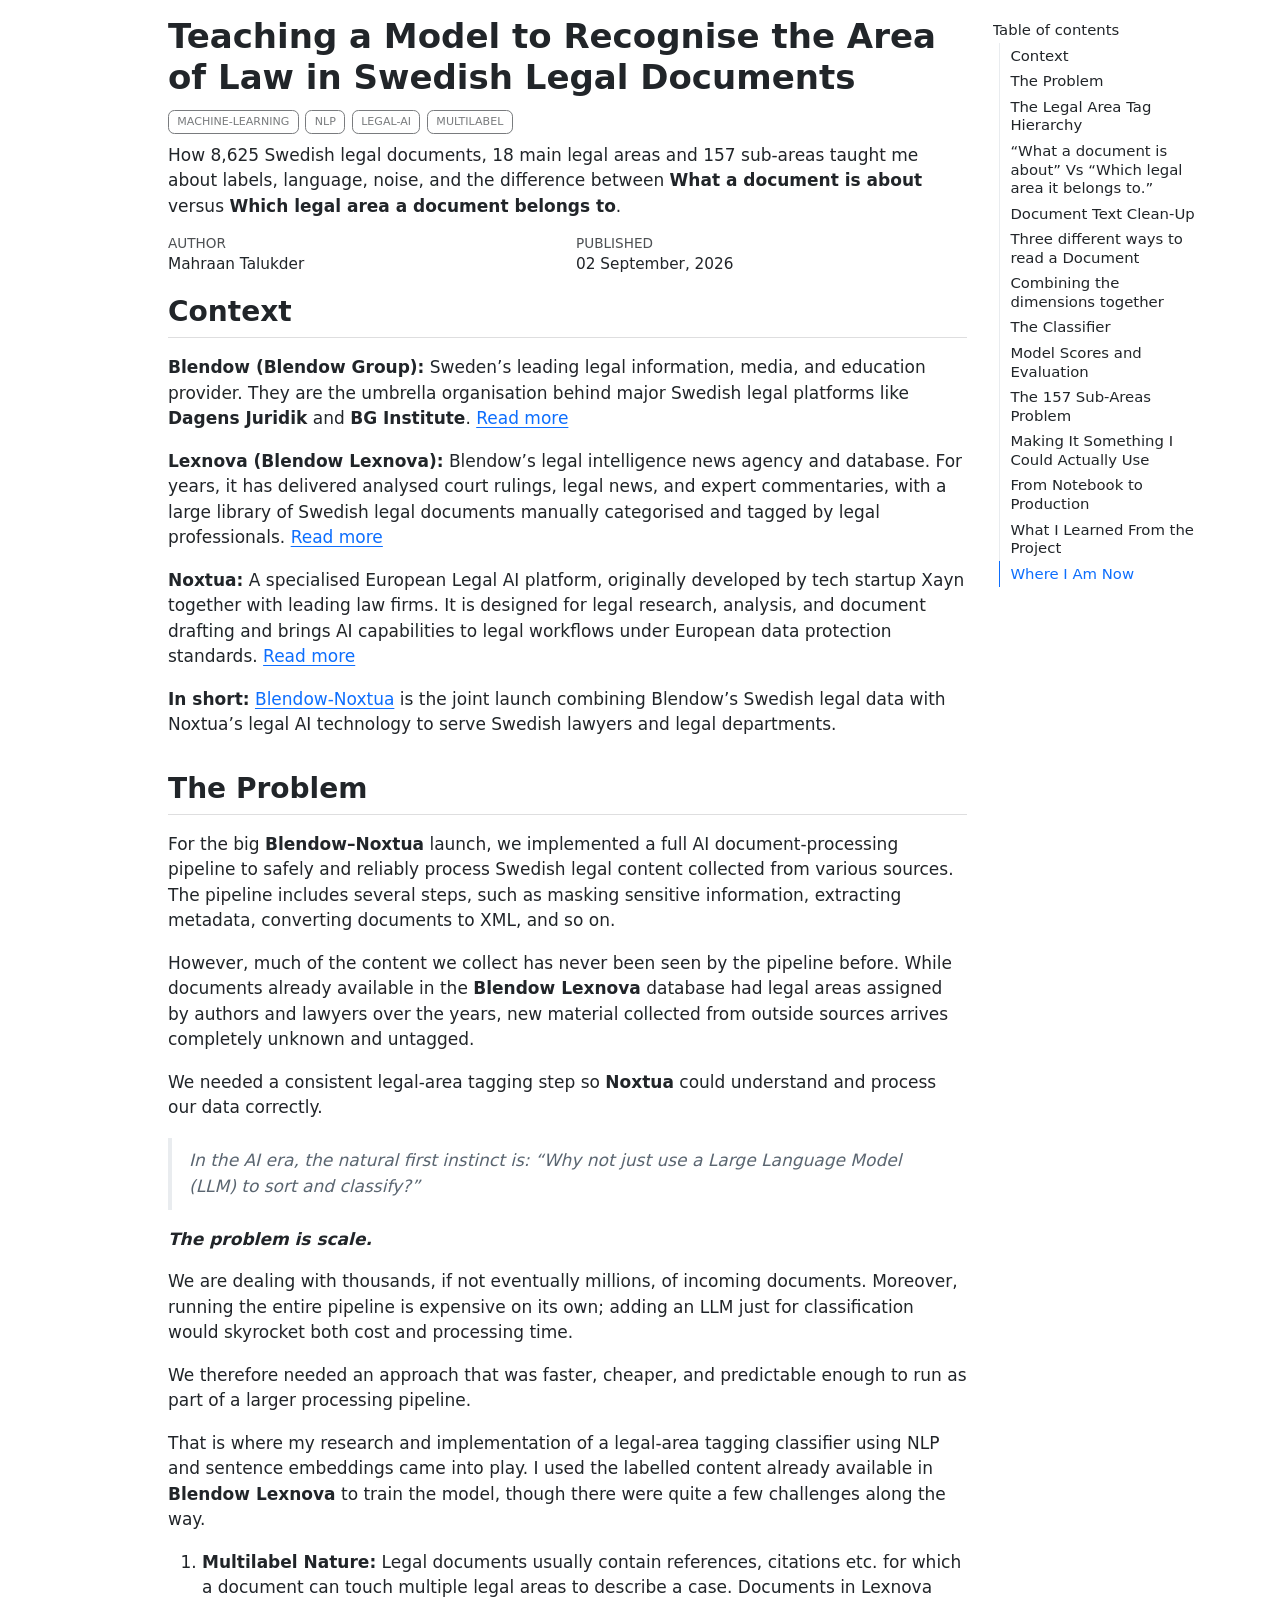
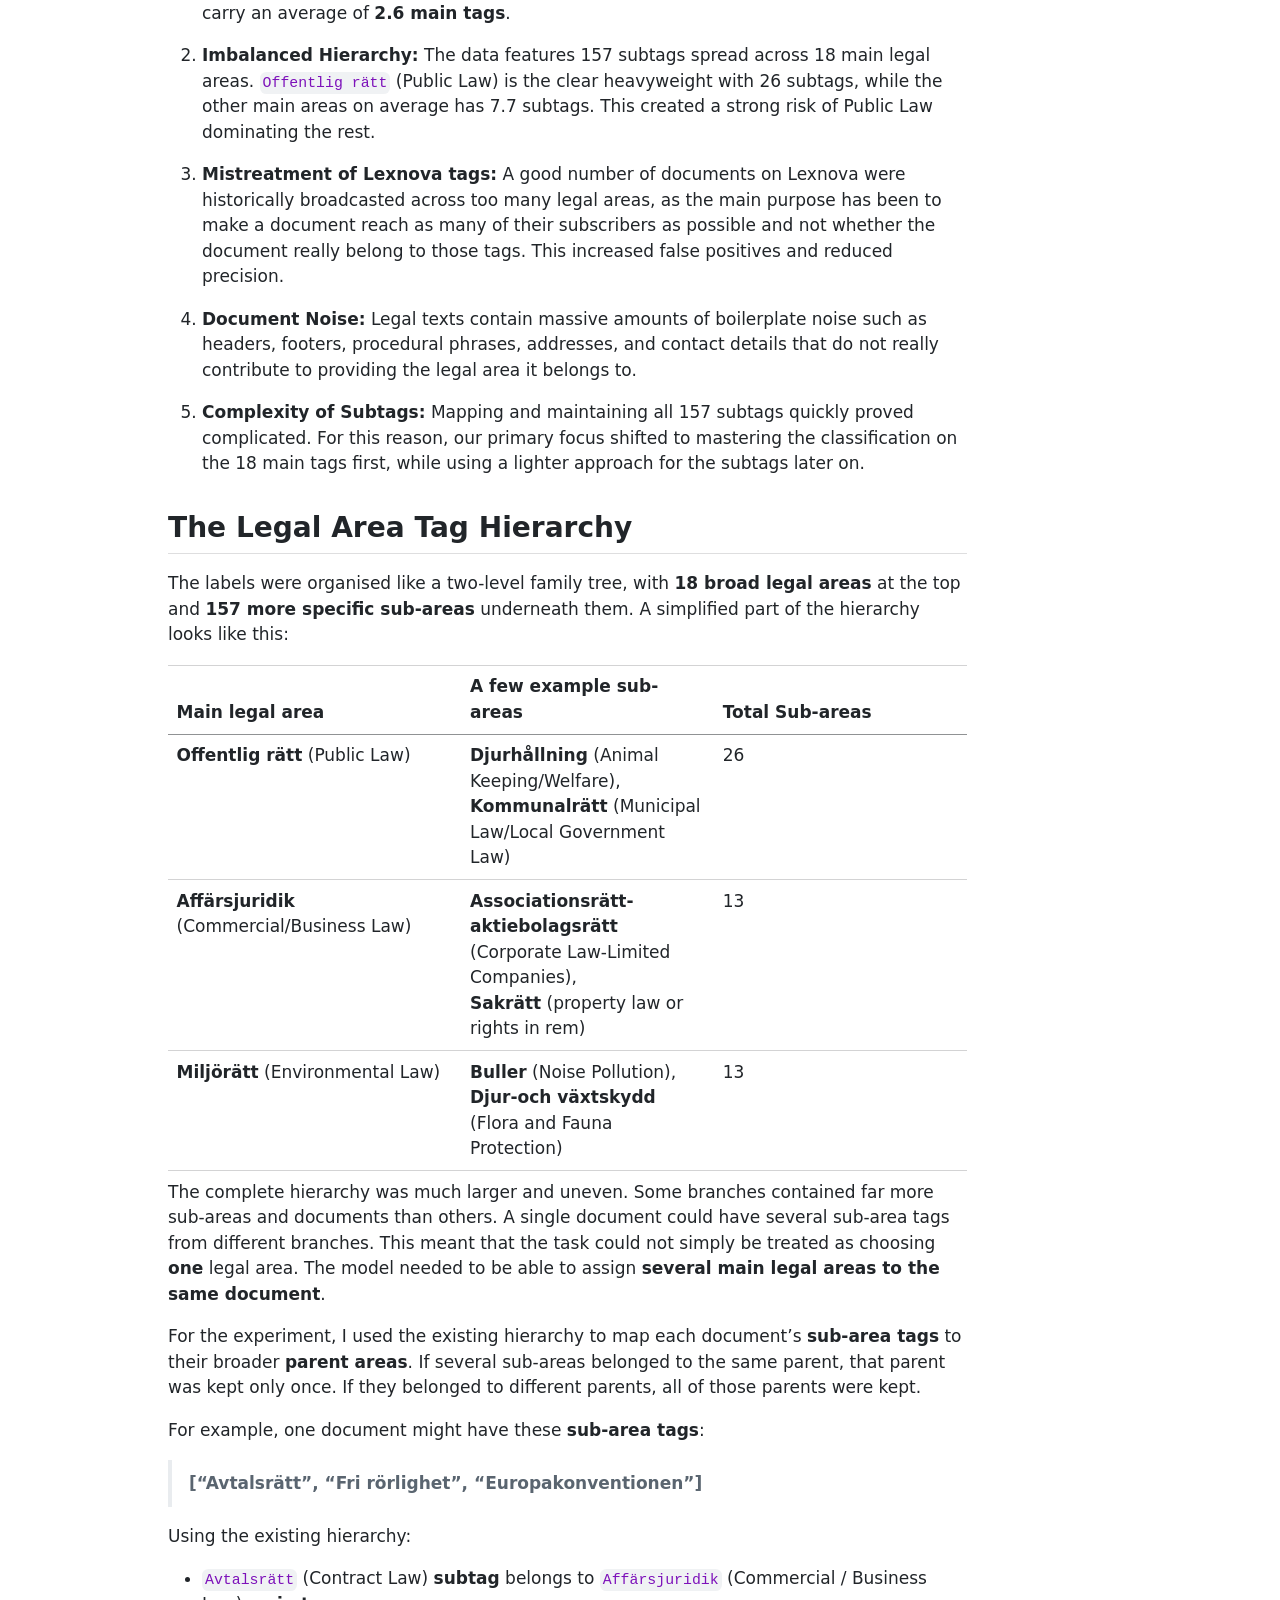
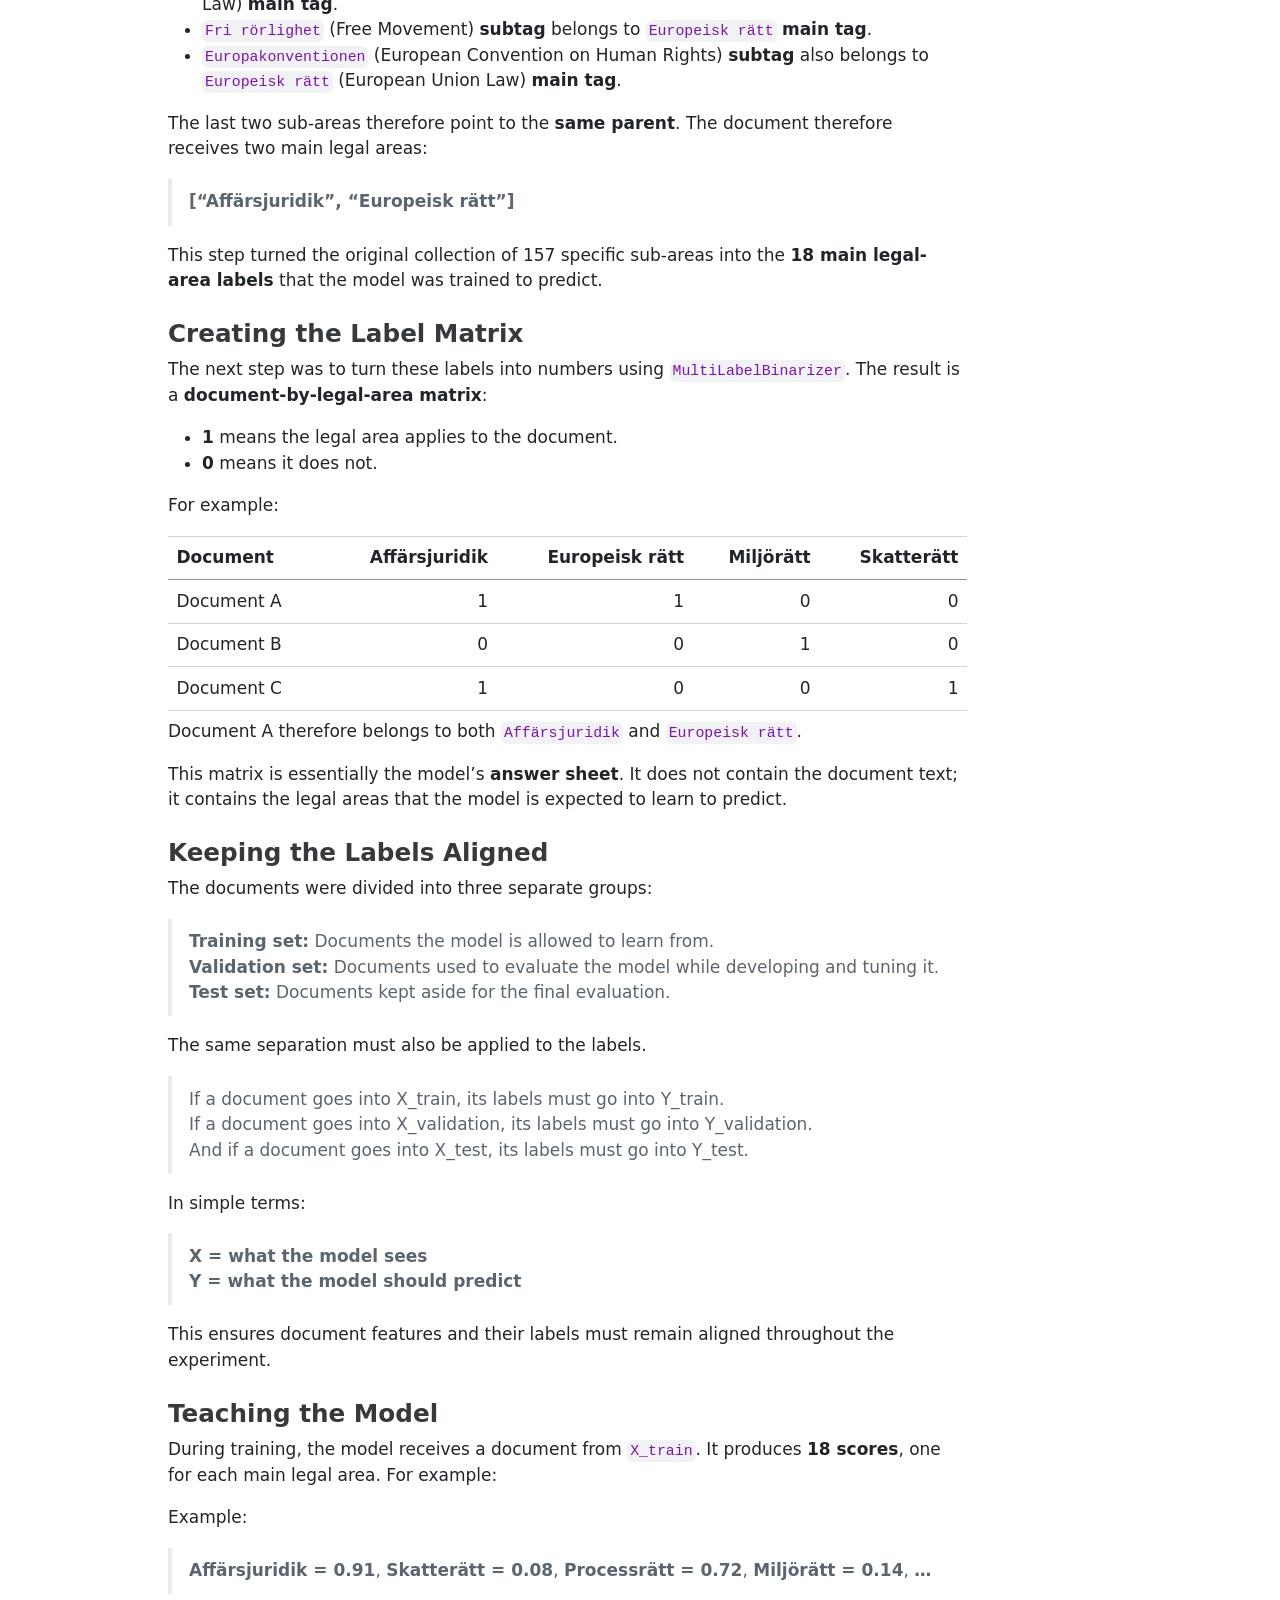
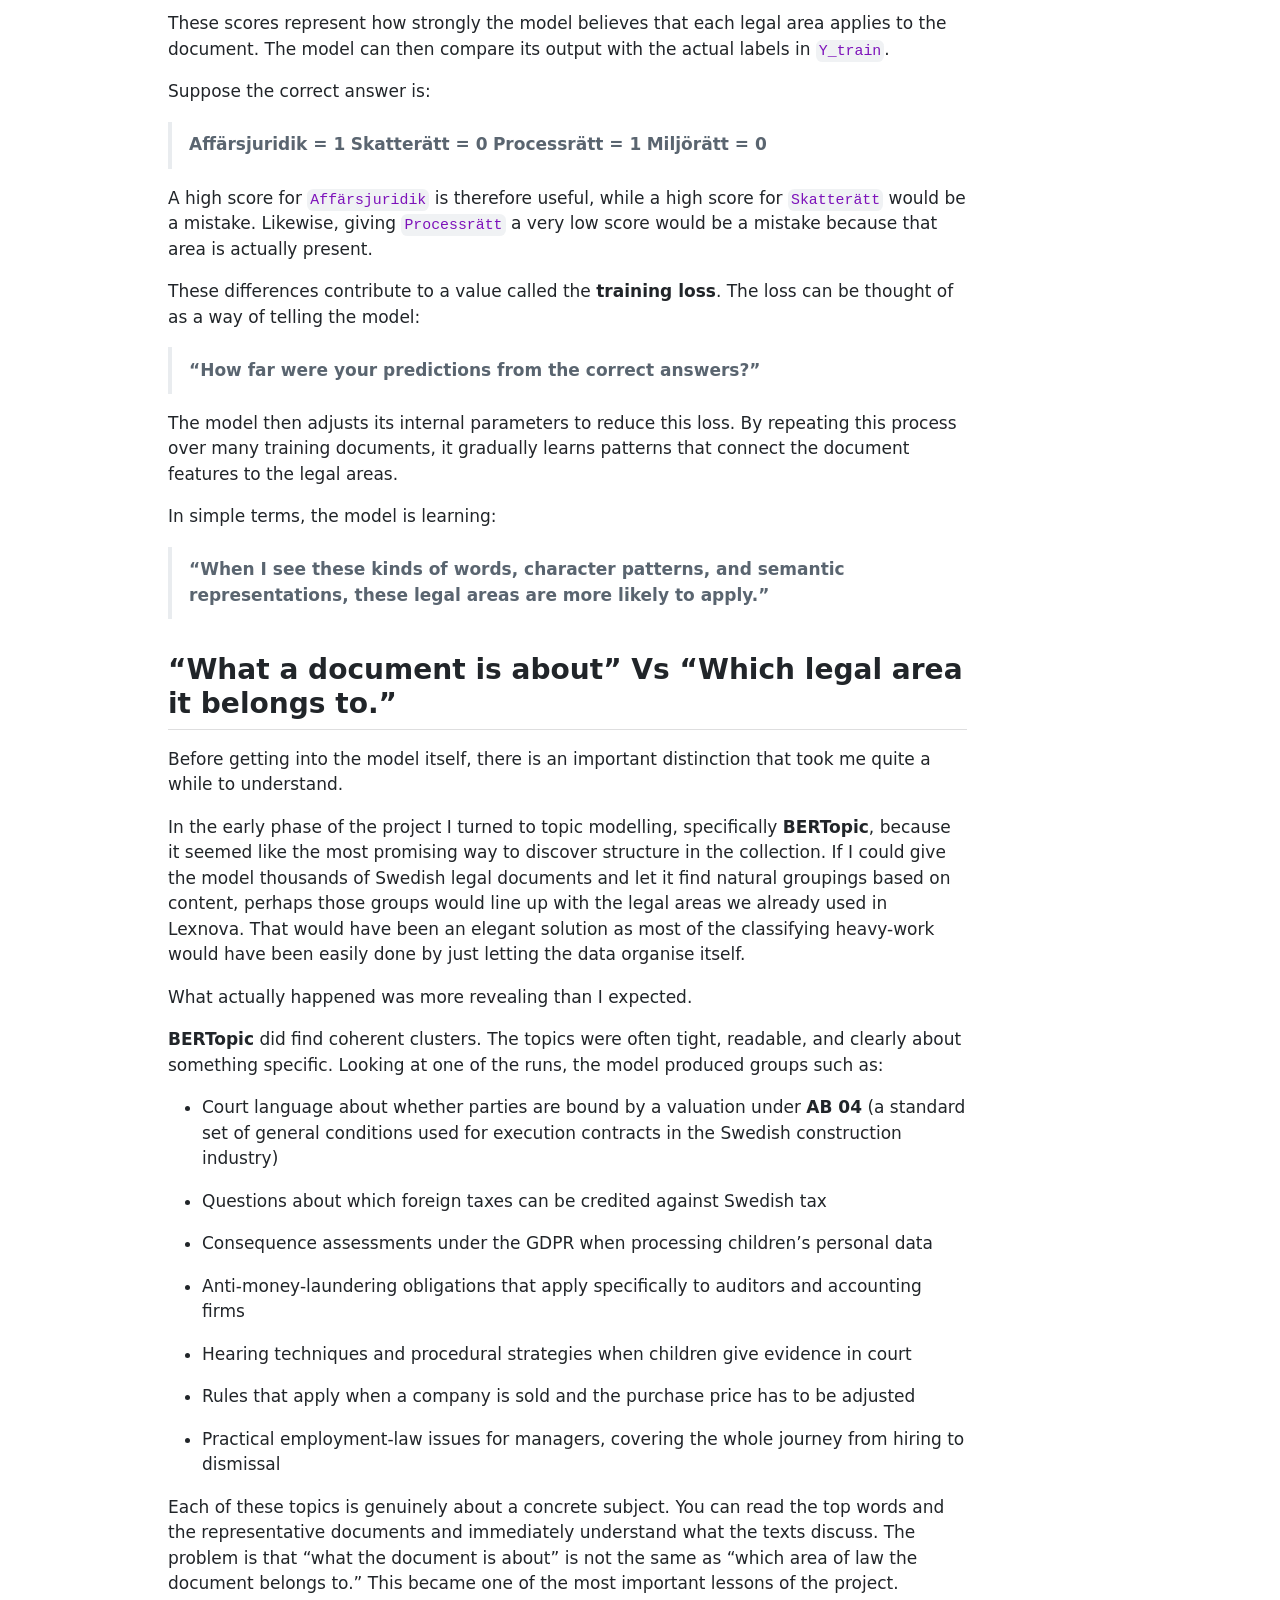
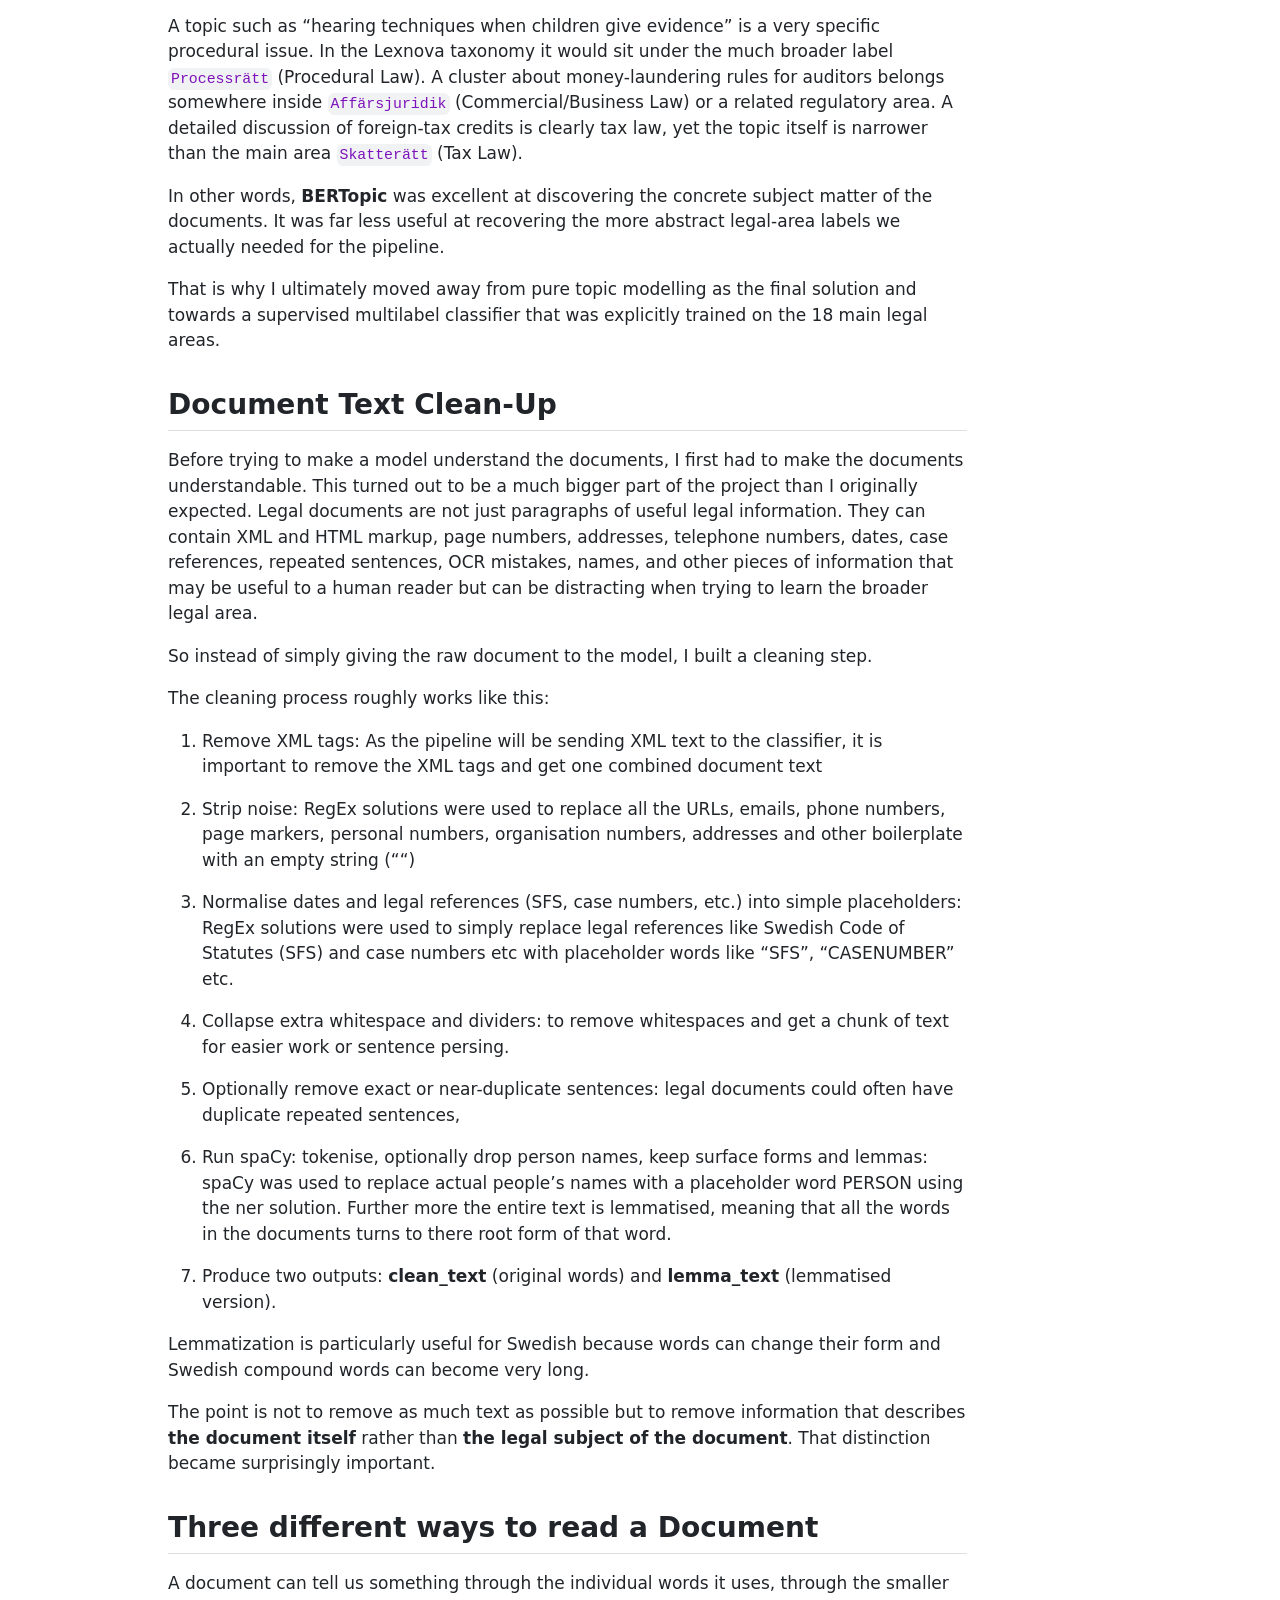
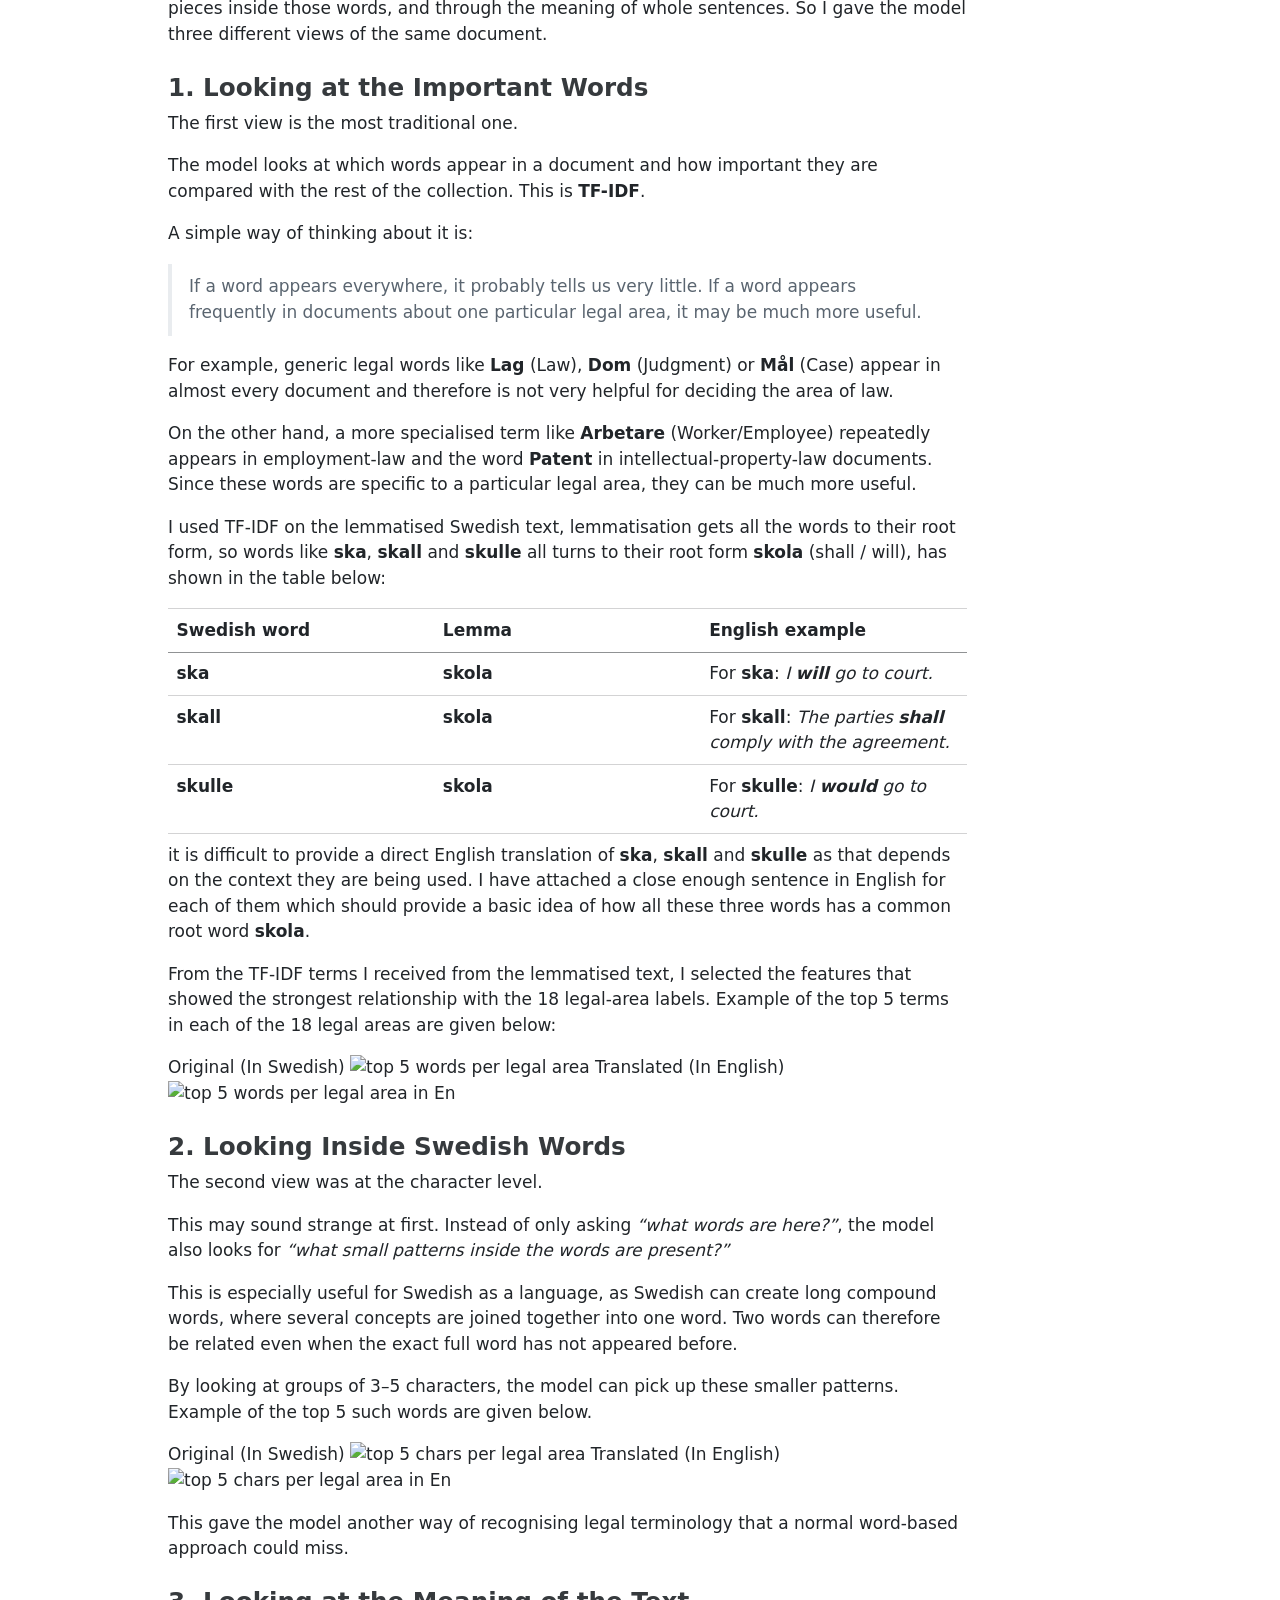
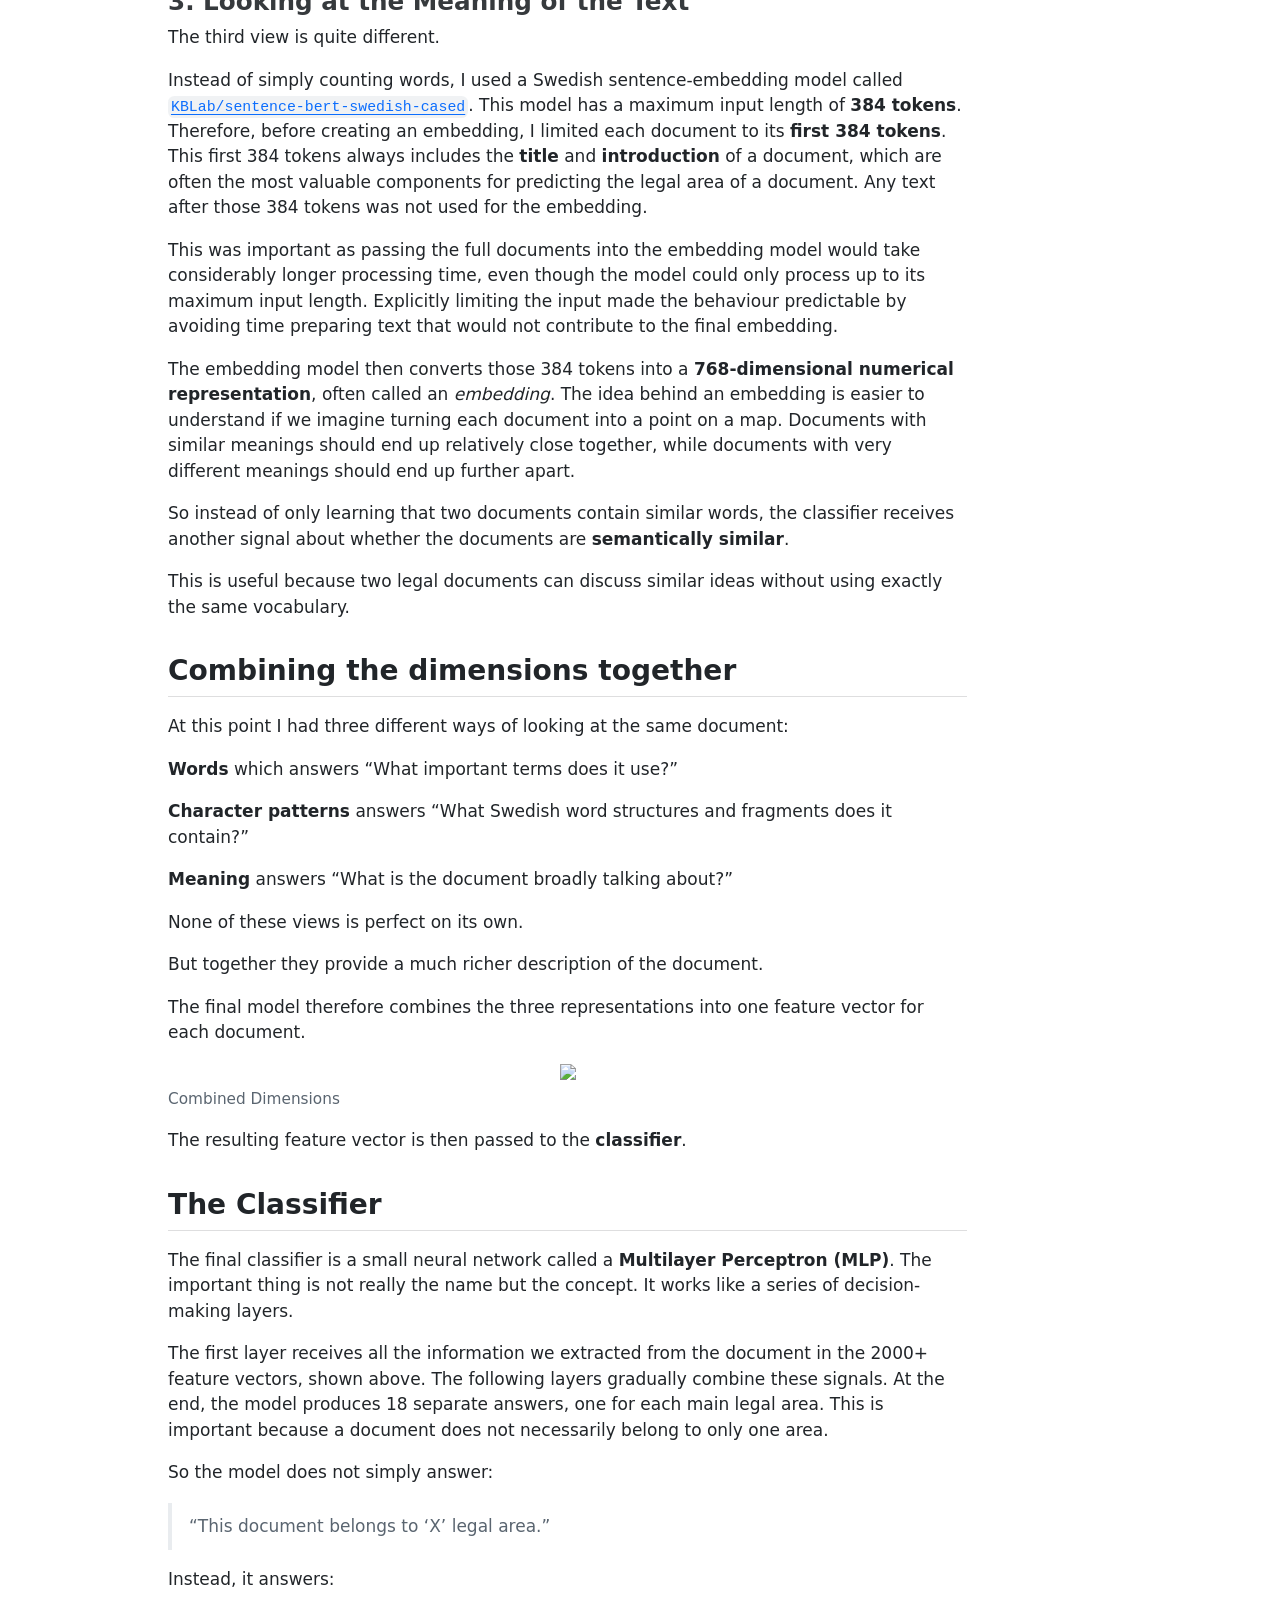
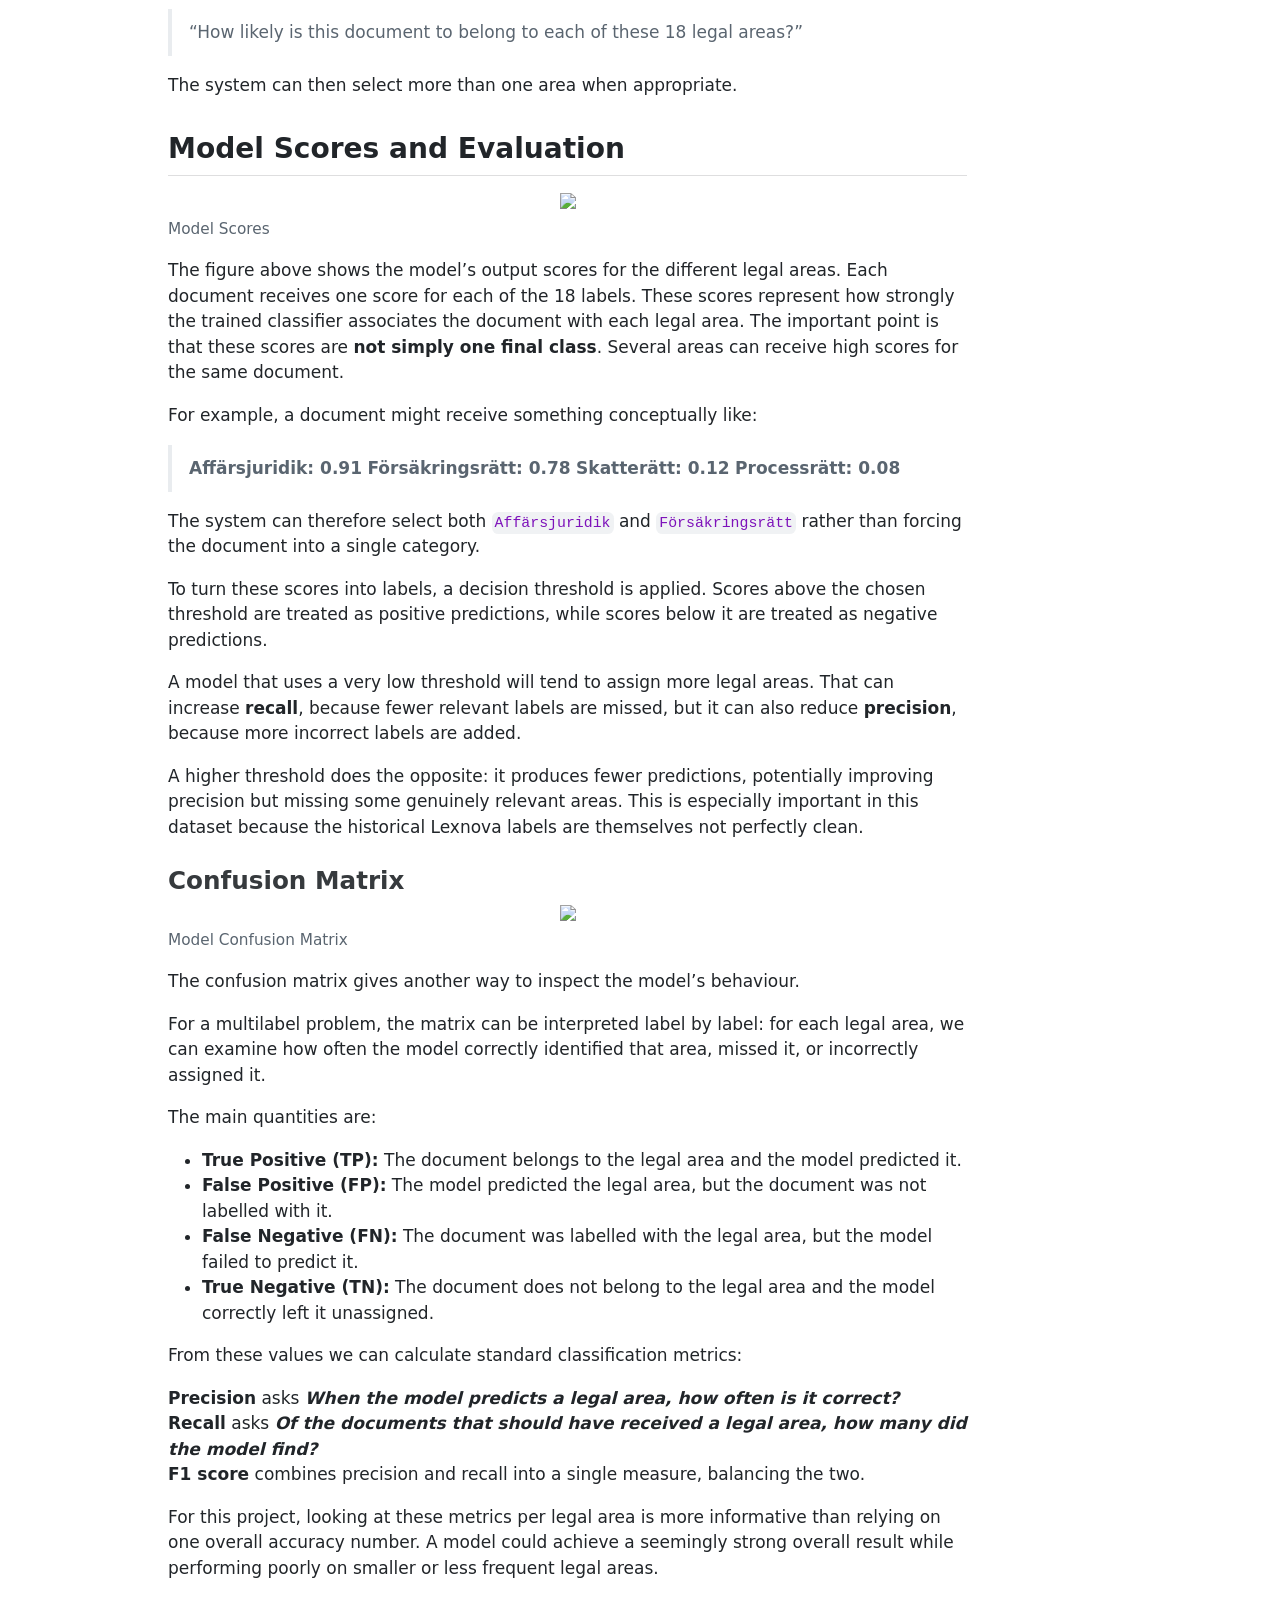
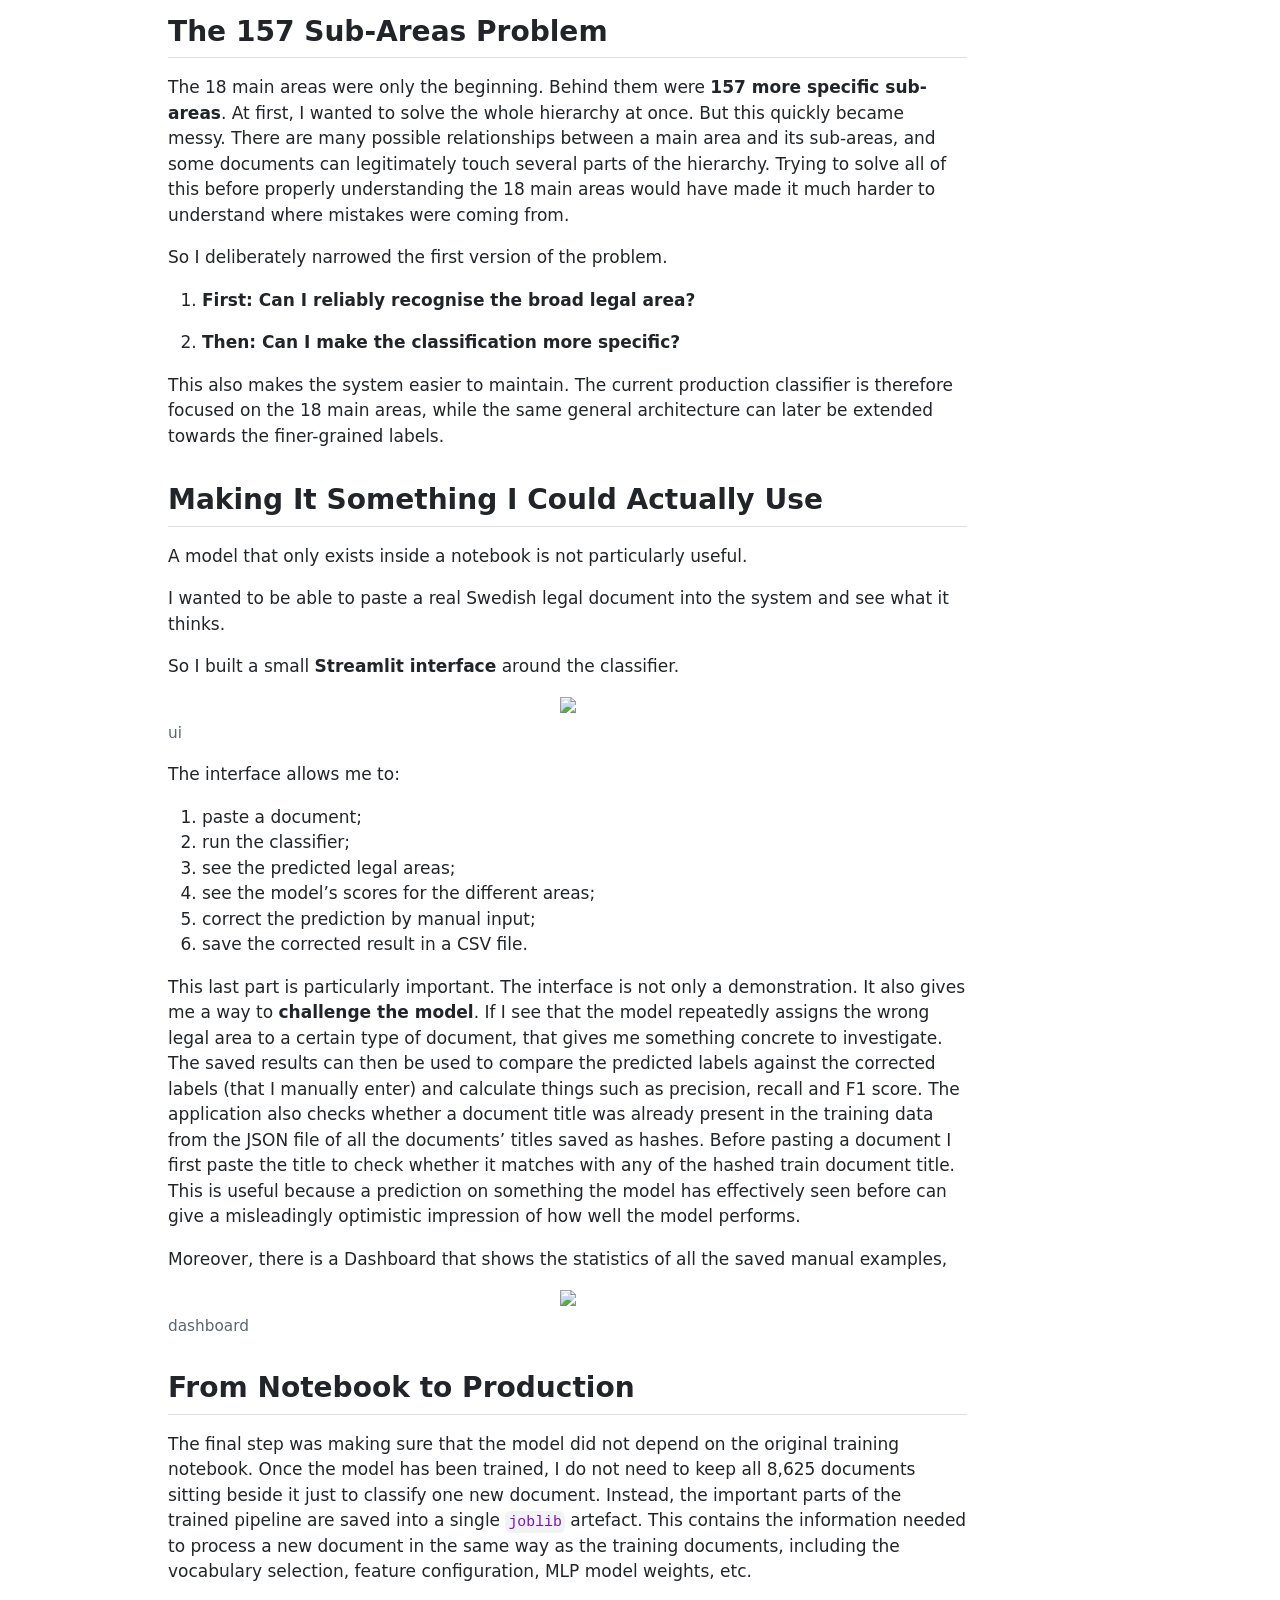
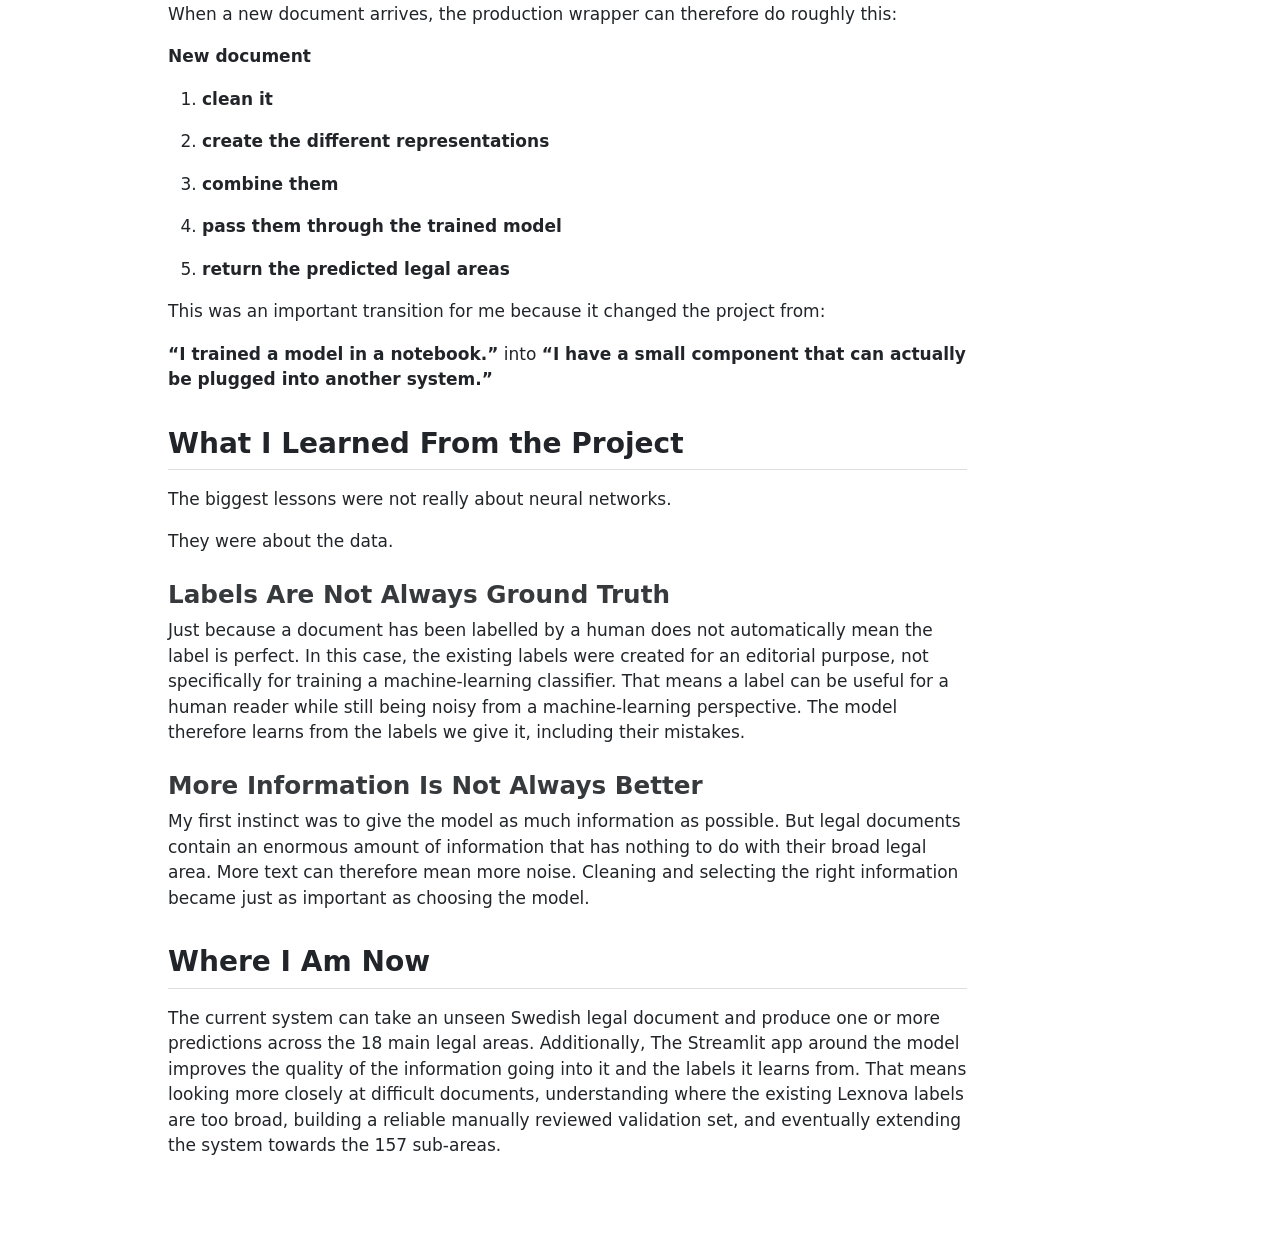
==== commit 339b8b0a: "add complete blog in qmd file and the associated screenshots" ====
--- a/index.html
+++ b/index.html
@@ -7,7 +7,7 @@
 <meta name="viewport" content="width=device-width, initial-scale=1.0, user-scalable=yes">
 
 <meta name="author" content="Mahraan Talukder">
-<meta name="description" content="How 8,625 Swedish legal documents, 18 main legal areas and 157 sub-areas taught me about labels, language, noise, and the difference between “What a document is about” versus “Which legal area a document belongs to.">
+<meta name="description" content="How 8,625 Swedish legal documents, 18 main legal areas and 157 sub-areas taught me about labels, language, noise, and the difference between What a document is about versus Which legal area a document belongs to.">
 
 <title>Teaching a Model to Recognise the Area of Law in Swedish Legal Documents</title>
 <style>
@@ -44,7 +44,6 @@
 <link href="index_files/libs/bootstrap/bootstrap-215b371544c282197b31c8aa00ce3677.min.css" rel="stylesheet" append-hash="true" id="quarto-bootstrap" data-mode="light">
 
 
-<link rel="stylesheet" href="style.css">
 </head>
 
 <body class="quarto-light">
@@ -57,18 +56,26 @@
   <ul>
   <li><a href="#context" id="toc-context" class="nav-link active" data-scroll-target="#context">Context</a></li>
   <li><a href="#the-problem" id="toc-the-problem" class="nav-link" data-scroll-target="#the-problem">The Problem</a></li>
-  <li><a href="#the-legal-area-tag-hierarchy" id="toc-the-legal-area-tag-hierarchy" class="nav-link" data-scroll-target="#the-legal-area-tag-hierarchy">The Legal Area Tag Hierarchy</a></li>
+  <li><a href="#the-legal-area-tag-hierarchy" id="toc-the-legal-area-tag-hierarchy" class="nav-link" data-scroll-target="#the-legal-area-tag-hierarchy">The Legal Area Tag Hierarchy</a>
+  <ul class="collapse">
+  <li><a href="#creating-the-label-matrix" id="toc-creating-the-label-matrix" class="nav-link" data-scroll-target="#creating-the-label-matrix">Creating the Label Matrix</a></li>
+  <li><a href="#keeping-the-labels-aligned" id="toc-keeping-the-labels-aligned" class="nav-link" data-scroll-target="#keeping-the-labels-aligned">Keeping the Labels Aligned</a></li>
+  <li><a href="#teaching-the-model" id="toc-teaching-the-model" class="nav-link" data-scroll-target="#teaching-the-model">Teaching the Model</a></li>
+  </ul></li>
   <li><a href="#what-a-document-is-about-vs-which-legal-area-it-belongs-to." id="toc-what-a-document-is-about-vs-which-legal-area-it-belongs-to." class="nav-link" data-scroll-target="#what-a-document-is-about-vs-which-legal-area-it-belongs-to.">“What a document is about” Vs “Which legal area it belongs to.”</a></li>
   <li><a href="#document-text-clean-up" id="toc-document-text-clean-up" class="nav-link" data-scroll-target="#document-text-clean-up">Document Text Clean-Up</a></li>
-  <li><a href="#different-ways-to-read-a-document" id="toc-different-ways-to-read-a-document" class="nav-link" data-scroll-target="#different-ways-to-read-a-document">3 Different Ways to Read a Document</a>
+  <li><a href="#three-different-ways-to-read-a-document" id="toc-three-different-ways-to-read-a-document" class="nav-link" data-scroll-target="#three-different-ways-to-read-a-document">Three different ways to read a Document</a>
   <ul class="collapse">
   <li><a href="#looking-at-the-important-words" id="toc-looking-at-the-important-words" class="nav-link" data-scroll-target="#looking-at-the-important-words">1. Looking at the Important Words</a></li>
   <li><a href="#looking-inside-swedish-words" id="toc-looking-inside-swedish-words" class="nav-link" data-scroll-target="#looking-inside-swedish-words">2. Looking Inside Swedish Words</a></li>
   <li><a href="#looking-at-the-meaning-of-the-text" id="toc-looking-at-the-meaning-of-the-text" class="nav-link" data-scroll-target="#looking-at-the-meaning-of-the-text">3. Looking at the Meaning of the Text</a></li>
   </ul></li>
-  <li><a href="#why-i-combined-all-three" id="toc-why-i-combined-all-three" class="nav-link" data-scroll-target="#why-i-combined-all-three">Why I Combined All Three</a></li>
-  <li><a href="#teaching-the-model-to-make-the-decision" id="toc-teaching-the-model-to-make-the-decision" class="nav-link" data-scroll-target="#teaching-the-model-to-make-the-decision">Teaching the Model to Make the Decision</a></li>
-  <li><a href="#i-did-not-just-use-0.5-as-the-answer" id="toc-i-did-not-just-use-0.5-as-the-answer" class="nav-link" data-scroll-target="#i-did-not-just-use-0.5-as-the-answer">I Did Not Just Use 0.5 as the Answer</a></li>
+  <li><a href="#combining-the-dimensions-together" id="toc-combining-the-dimensions-together" class="nav-link" data-scroll-target="#combining-the-dimensions-together">Combining the dimensions together</a></li>
+  <li><a href="#the-classifier" id="toc-the-classifier" class="nav-link" data-scroll-target="#the-classifier">The Classifier</a></li>
+  <li><a href="#model-scores-and-evaluation" id="toc-model-scores-and-evaluation" class="nav-link" data-scroll-target="#model-scores-and-evaluation">Model Scores and Evaluation</a>
+  <ul class="collapse">
+  <li><a href="#confusion-matrix" id="toc-confusion-matrix" class="nav-link" data-scroll-target="#confusion-matrix">Confusion Matrix</a></li>
+  </ul></li>
   <li><a href="#the-157-sub-areas-problem" id="toc-the-157-sub-areas-problem" class="nav-link" data-scroll-target="#the-157-sub-areas-problem">The 157 Sub-Areas Problem</a></li>
   <li><a href="#making-it-something-i-could-actually-use" id="toc-making-it-something-i-could-actually-use" class="nav-link" data-scroll-target="#making-it-something-i-could-actually-use">Making It Something I Could Actually Use</a></li>
   <li><a href="#from-notebook-to-production" id="toc-from-notebook-to-production" class="nav-link" data-scroll-target="#from-notebook-to-production">From Notebook to Production</a></li>
@@ -76,11 +83,8 @@
   <ul class="collapse">
   <li><a href="#labels-are-not-always-ground-truth" id="toc-labels-are-not-always-ground-truth" class="nav-link" data-scroll-target="#labels-are-not-always-ground-truth">Labels Are Not Always Ground Truth</a></li>
   <li><a href="#more-information-is-not-always-better" id="toc-more-information-is-not-always-better" class="nav-link" data-scroll-target="#more-information-is-not-always-better">More Information Is Not Always Better</a></li>
-  <li><a href="#the-representation-has-to-match-the-question" id="toc-the-representation-has-to-match-the-question" class="nav-link" data-scroll-target="#the-representation-has-to-match-the-question">The Representation Has to Match the Question</a></li>
-  <li><a href="#a-complicated-model-is-not-automatically-a-better-model" id="toc-a-complicated-model-is-not-automatically-a-better-model" class="nav-link" data-scroll-target="#a-complicated-model-is-not-automatically-a-better-model">A Complicated Model Is Not Automatically a Better Model</a></li>
   </ul></li>
   <li><a href="#where-i-am-now" id="toc-where-i-am-now" class="nav-link" data-scroll-target="#where-i-am-now">Where I Am Now</a></li>
-  <li><a href="#final-thoughts" id="toc-final-thoughts" class="nav-link" data-scroll-target="#final-thoughts">Final Thoughts</a></li>
   </ul>
 </nav>
 </div>
@@ -99,7 +103,7 @@
 
 <div>
   <div class="description">
-    How 8,625 Swedish legal documents, 18 main legal areas and 157 sub-areas taught me about labels, language, noise, and the difference between “What a document is about” versus “Which legal area a document belongs to.
+    How 8,625 Swedish legal documents, 18 main legal areas and 157 sub-areas taught me about labels, language, noise, and the difference between <strong>What a document is about</strong> versus <strong>Which legal area a document belongs to</strong>.
   </div>
 </div>
 
@@ -116,7 +120,7 @@
     <div>
     <div class="quarto-title-meta-heading">Published</div>
     <div class="quarto-title-meta-contents">
-      <p class="date">28 August, 2026</p>
+      <p class="date">02 September, 2026</p>
     </div>
   </div>
   
@@ -131,30 +135,33 @@
 <section id="context" class="level2">
 <h2 class="anchored" data-anchor-id="context">Context</h2>
 <p><strong>Blendow (Blendow Group):</strong> Sweden’s leading legal information, media, and education provider. They are the umbrella organisation behind major Swedish legal platforms like <strong>Dagens Juridik</strong> and <strong>BG Institute</strong>. <a href="https://www.blendow.se">Read more</a></p>
-<p><strong>Lexnova (Blendow Lexnova):</strong> Blendow’s legal intelligence news agency and database. For years, it has delivered analysed court rulings, legal news, and expert commentaries, featuring a massive library of Swedish legal documents manually categorised and tagged by legal professionals. <a href="https://www.lexnova.se">Read more</a></p>
-<p><strong>Noxtua:</strong> A specialised, sovereign European Legal AI platform (originally developed by tech startup Xayn alongside top law firms). It is designed specifically for legal research, analysis, and document drafting and brings AI capabilities to legal workflows under strict European data privacy standards. <a href="https://www.noxtua.com">Read more</a></p>
-<p><strong>In short:</strong> <strong><a href="https://www.blendow.se/blendow-noxtua">Blendow-Noxtua</a></strong> is the combined joint launch pairing Blendow’s vast Swedish legal data with Noxtua’s dedicated legal AI engine to serve Swedish lawyers and legal departments.</p>
+<p><strong>Lexnova (Blendow Lexnova):</strong> Blendow’s legal intelligence news agency and database. For years, it has delivered analysed court rulings, legal news, and expert commentaries, with a large library of Swedish legal documents manually categorised and tagged by legal professionals. <a href="https://www.lexnova.se">Read more</a></p>
+<p><strong>Noxtua:</strong> A specialised European Legal AI platform, originally developed by tech startup Xayn together with leading law firms. It is designed for legal research, analysis, and document drafting and brings AI capabilities to legal workflows under European data protection standards. <a href="https://www.noxtua.com">Read more</a></p>
+<p><strong>In short:</strong> <strong><a href="https://www.blendow.se/blendow-noxtua">Blendow-Noxtua</a></strong> is the joint launch combining Blendow’s Swedish legal data with Noxtua’s legal AI technology to serve Swedish lawyers and legal departments.</p>
 </section>
 <section id="the-problem" class="level2">
 <h2 class="anchored" data-anchor-id="the-problem">The Problem</h2>
 <p>For the big <strong>Blendow–Noxtua</strong> launch, we implemented a full AI document-processing pipeline to safely and reliably process Swedish legal content collected from various sources. The pipeline includes several steps, such as masking sensitive information, extracting metadata, converting documents to XML, and so on.</p>
-<p>However, much of the content we collect has never been seen by the pipeline before. While documents already available in the <strong>Blendow Lexnova</strong> database had legal areas assigned by authors and lawyers over the years, new material collected from outside sources arrives completely unknown and untagged. We needed a consistent legal-area tagging step so Noxtua could understand and process our data correctly.</p>
+<p>However, much of the content we collect has never been seen by the pipeline before. While documents already available in the <strong>Blendow Lexnova</strong> database had legal areas assigned by authors and lawyers over the years, new material collected from outside sources arrives completely unknown and untagged.</p>
+<p>We needed a consistent legal-area tagging step so <strong>Noxtua</strong> could understand and process our data correctly.</p>
 <blockquote class="blockquote">
 <p><em>In the AI era, the natural first instinct is: “Why not just use a Large Language Model (LLM) to sort and classify?”</em></p>
 </blockquote>
-<p>The problem is scale. We are dealing with thousands, if not eventually millions, of incoming documents. Moreover, running the entire pipeline is expensive on its own; adding an LLM just for classification would skyrocket both cost and processing time. We needed a quicker, cheaper, and more reliable approach.</p>
-<p>That is where my research and implementation of a legal-area tagging classifier using NLP and sentence embeddings came into play. I used the labelled content already available in Blendow Lexnova to train the model, though there were quite a few challenges along the way.</p>
+<p><strong><em>The problem is scale.</em></strong></p>
+<p>We are dealing with thousands, if not eventually millions, of incoming documents. Moreover, running the entire pipeline is expensive on its own; adding an LLM just for classification would skyrocket both cost and processing time.</p>
+<p>We therefore needed an approach that was faster, cheaper, and predictable enough to run as part of a larger processing pipeline.</p>
+<p>That is where my research and implementation of a legal-area tagging classifier using NLP and sentence embeddings came into play. I used the labelled content already available in <strong>Blendow Lexnova</strong> to train the model, though there were quite a few challenges along the way.</p>
 <ol type="1">
-<li><p><strong>Multilabel Nature:</strong> Legal documents usually contain references, citations etc. for which a document can touch multiple legal areas to describe a case. Documents in Lexnova carry an average of 2.6 main tags.</p></li>
+<li><p><strong>Multilabel Nature:</strong> Legal documents usually contain references, citations etc. for which a document can touch multiple legal areas to describe a case. Documents in Lexnova carry an average of <strong>2.6 main tags</strong>.</p></li>
 <li><p><strong>Imbalanced Hierarchy:</strong> The data features 157 subtags spread across 18 main legal areas. <code>Offentlig rätt</code> (Public Law) is the clear heavyweight with 26 subtags, while the other main areas on average has 7.7 subtags. This created a strong risk of Public Law dominating the rest.</p></li>
 <li><p><strong>Mistreatment of Lexnova tags:</strong> A good number of documents on Lexnova were historically broadcasted across too many legal areas, as the main purpose has been to make a document reach as many of their subscribers as possible and not whether the document really belong to those tags. This increased false positives and reduced precision.</p></li>
 <li><p><strong>Document Noise:</strong> Legal texts contain massive amounts of boilerplate noise such as headers, footers, procedural phrases, addresses, and contact details that do not really contribute to providing the legal area it belongs to.</p></li>
-<li><p><strong>Complexity of Subtags:</strong> Mapping and maintaining all 157 subtags quickly proved cumbersome. For this reason, our primary focus shifted to mastering the classification on the 18 main tags first, while using a lighter approach for the subtags later on.</p></li>
+<li><p><strong>Complexity of Subtags:</strong> Mapping and maintaining all 157 subtags quickly proved complicated. For this reason, our primary focus shifted to mastering the classification on the 18 main tags first, while using a lighter approach for the subtags later on.</p></li>
 </ol>
 </section>
 <section id="the-legal-area-tag-hierarchy" class="level2">
 <h2 class="anchored" data-anchor-id="the-legal-area-tag-hierarchy">The Legal Area Tag Hierarchy</h2>
-<p>The labels were organised like a two-level family tree, with 18 broad legal areas at the top and 157 more specific sub-areas underneath them. A simplified part of the hierarchy looks like this:</p>
+<p>The labels were organised like a two-level family tree, with <strong>18 broad legal areas</strong> at the top and <strong>157 more specific sub-areas</strong> underneath them. A simplified part of the hierarchy looks like this:</p>
 <table class="caption-top table">
 <colgroup>
 <col style="width: 36%">
@@ -186,31 +193,107 @@
 </tr>
 </tbody>
 </table>
-<p>The full hierarchy was much larger and uneven. Some branches contained far more sub-areas and documents than others, while a single document could have several sub-area tags from different branches. The task therefore could not be treated as choosing only one legal area, and the larger branches could easily dominate the smaller ones.</p>
-<p>For the experiment, I mapped each document’s existing sub-area tags to their broader parent areas. If several sub-areas pointed to the same parent, I kept that parent only once. If they pointed to different parents, I kept all of them.</p>
-<p>For example, one document might have the following subtags:</p>
+<p>The complete hierarchy was much larger and uneven. Some branches contained far more sub-areas and documents than others. A single document could have several sub-area tags from different branches. This meant that the task could not simply be treated as choosing <strong>one</strong> legal area. The model needed to be able to assign <strong>several main legal areas to the same document</strong>.</p>
+<p>For the experiment, I used the existing hierarchy to map each document’s <strong>sub-area tags</strong> to their broader <strong>parent areas</strong>. If several sub-areas belonged to the same parent, that parent was kept only once. If they belonged to different parents, all of those parents were kept.</p>
+<p>For example, one document might have these <strong>sub-area tags</strong>:</p>
 <blockquote class="blockquote">
 <p><strong>[“Avtalsrätt”, “Fri rörlighet”, “Europakonventionen”]</strong></p>
 </blockquote>
 <p>Using the existing hierarchy:</p>
 <ul>
-<li><code>Avtalsrätt</code> (Contract Law) belongs to <code>Affärsjuridik</code> (Commercial / Business Law).</li>
-<li><code>Fri rörlighet</code> (Free Movement) belongs to <code>Europeisk rätt</code>.</li>
-<li><code>Europakonventionen</code> (European Convention on Human Rights) also belongs to <code>Europeisk rätt</code> (European Union Law).</li>
+<li><code>Avtalsrätt</code> (Contract Law) <strong>subtag</strong> belongs to <code>Affärsjuridik</code> (Commercial / Business Law) <strong>main tag</strong>.</li>
+<li><code>Fri rörlighet</code> (Free Movement) <strong>subtag</strong> belongs to <code>Europeisk rätt</code> <strong>main tag</strong>.</li>
+<li><code>Europakonventionen</code> (European Convention on Human Rights) <strong>subtag</strong> also belongs to <code>Europeisk rätt</code> (European Union Law) <strong>main tag</strong>.</li>
 </ul>
-<p>Because the last two sub-areas share the same parent, <code>Europeisk rätt</code> is kept only once. The document therefore receives two main areas:</p>
+<p>The last two sub-areas therefore point to the <strong>same parent</strong>. The document therefore receives two main legal areas:</p>
 <blockquote class="blockquote">
 <p><strong>[“Affärsjuridik”, “Europeisk rätt”]</strong></p>
 </blockquote>
-<p>I then used <code>MultiLabelBinarizer</code> to create a document-by-legal-area matrix. Each cell contains <code>1</code> when a legal area applies to a document and <code>0</code> when it does not.</p>
-<p>For this example, the matrix would contain:</p>
-<blockquote class="blockquote">
-<p><strong>Affärsjuridik = 1, Europeisk rätt = 1, all other areas = 0</strong></p>
-</blockquote>
-<p>This matrix did not contain the document text. Instead, it worked as the model’s answer sheet, showing the correct legal areas for every document.</p>
-<p>When I later divided the documents into training, validation, and test sets, I divided the matrix using the same document row indices. For example, if document <code>row 42</code> is assigned to training set <strong>X_train</strong>, <code>row 42</code> of the label matrix must also go into the training set <strong>Y_train</strong>. While the remaining rows became <strong>Y_val</strong> and <strong>Y_test</strong>. This kept every document aligned with its correct answers.</p>
-<p>This is used in the later part of the experiment, where the model produced 18 scores for each document. Those scores were compared with the matching row in <strong>Y_train</strong>. If the model gave a low score to an area marked 1, or a high score to an area marked 0, it was treated as an error. The model then adjusted itself to make a better prediction the next time.</p>
-<p>The validation and test parts of the matrix were later used to check how well the model had learned. In this way, the matrix preserved the multilabel hierarchy and provided the correct answers needed to train and evaluate the model.</p>
+<p>This step turned the original collection of 157 specific sub-areas into the <strong>18 main legal-area labels</strong> that the model was trained to predict.</p>
+<section id="creating-the-label-matrix" class="level3">
+<h3 class="anchored" data-anchor-id="creating-the-label-matrix">Creating the Label Matrix</h3>
+<p>The next step was to turn these labels into numbers using <code>MultiLabelBinarizer</code>. The result is a <strong>document-by-legal-area matrix</strong>:</p>
+<ul>
+<li><strong>1</strong> means the legal area applies to the document.</li>
+<li><strong>0</strong> means it does not.</li>
+</ul>
+<p>For example:</p>
+<table class="caption-top table">
+<thead>
+<tr class="header">
+<th>Document</th>
+<th style="text-align: right;">Affärsjuridik</th>
+<th style="text-align: right;">Europeisk rätt</th>
+<th style="text-align: right;">Miljörätt</th>
+<th style="text-align: right;">Skatterätt</th>
+</tr>
+</thead>
+<tbody>
+<tr class="odd">
+<td>Document A</td>
+<td style="text-align: right;">1</td>
+<td style="text-align: right;">1</td>
+<td style="text-align: right;">0</td>
+<td style="text-align: right;">0</td>
+</tr>
+<tr class="even">
+<td>Document B</td>
+<td style="text-align: right;">0</td>
+<td style="text-align: right;">0</td>
+<td style="text-align: right;">1</td>
+<td style="text-align: right;">0</td>
+</tr>
+<tr class="odd">
+<td>Document C</td>
+<td style="text-align: right;">1</td>
+<td style="text-align: right;">0</td>
+<td style="text-align: right;">0</td>
+<td style="text-align: right;">1</td>
+</tr>
+</tbody>
+</table>
+<p>Document A therefore belongs to both <code>Affärsjuridik</code> and <code>Europeisk rätt</code>.</p>
+<p>This matrix is essentially the model’s <strong>answer sheet</strong>. It does not contain the document text; it contains the legal areas that the model is expected to learn to predict.</p>
+</section>
+<section id="keeping-the-labels-aligned" class="level3">
+<h3 class="anchored" data-anchor-id="keeping-the-labels-aligned">Keeping the Labels Aligned</h3>
+<p>The documents were divided into three separate groups:</p>
+<blockquote class="blockquote">
+<p><strong>Training set:</strong> Documents the model is allowed to learn from. <br> <strong>Validation set:</strong> Documents used to evaluate the model while developing and tuning it. <br> <strong>Test set:</strong> Documents kept aside for the final evaluation.</p>
+</blockquote>
+<p>The same separation must also be applied to the labels.</p>
+<blockquote class="blockquote">
+<p>If a document goes into X_train, its labels must go into Y_train. <br> If a document goes into X_validation, its labels must go into Y_validation. <br> And if a document goes into X_test, its labels must go into Y_test.</p>
+</blockquote>
+<p>In simple terms:</p>
+<blockquote class="blockquote">
+<p><strong>X = what the model sees</strong> <br> <strong>Y = what the model should predict</strong></p>
+</blockquote>
+<p>This ensures document features and their labels must remain aligned throughout the experiment.</p>
+</section>
+<section id="teaching-the-model" class="level3">
+<h3 class="anchored" data-anchor-id="teaching-the-model">Teaching the Model</h3>
+<p>During training, the model receives a document from <code>X_train</code>. It produces <strong>18 scores</strong>, one for each main legal area. For example:</p>
+<p>Example:</p>
+<blockquote class="blockquote">
+<p><strong>Affärsjuridik = 0.91</strong>, <strong>Skatterätt = 0.08</strong>, <strong>Processrätt = 0.72</strong>, <strong>Miljörätt = 0.14</strong>, <strong>…</strong></p>
+</blockquote>
+<p>These scores represent how strongly the model believes that each legal area applies to the document. The model can then compare its output with the actual labels in <code>Y_train</code>.</p>
+<p>Suppose the correct answer is:</p>
+<blockquote class="blockquote">
+<p><strong>Affärsjuridik = 1</strong> <strong>Skatterätt = 0</strong> <strong>Processrätt = 1</strong> <strong>Miljörätt = 0</strong></p>
+</blockquote>
+<p>A high score for <code>Affärsjuridik</code> is therefore useful, while a high score for <code>Skatterätt</code> would be a mistake. Likewise, giving <code>Processrätt</code> a very low score would be a mistake because that area is actually present.</p>
+<p>These differences contribute to a value called the <strong>training loss</strong>. The loss can be thought of as a way of telling the model:</p>
+<blockquote class="blockquote">
+<p><strong>“How far were your predictions from the correct answers?”</strong></p>
+</blockquote>
+<p>The model then adjusts its internal parameters to reduce this loss. By repeating this process over many training documents, it gradually learns patterns that connect the document features to the legal areas.</p>
+<p>In simple terms, the model is learning:</p>
+<blockquote class="blockquote">
+<p><strong>“When I see these kinds of words, character patterns, and semantic representations, these legal areas are more likely to apply.”</strong></p>
+</blockquote>
+</section>
 </section>
 <section id="what-a-document-is-about-vs-which-legal-area-it-belongs-to." class="level2">
 <h2 class="anchored" data-anchor-id="what-a-document-is-about-vs-which-legal-area-it-belongs-to.">“What a document is about” Vs “Which legal area it belongs to.”</h2>
@@ -219,13 +302,13 @@
 <p>What actually happened was more revealing than I expected.</p>
 <p><strong>BERTopic</strong> did find coherent clusters. The topics were often tight, readable, and clearly about something specific. Looking at one of the runs, the model produced groups such as:</p>
 <ul>
-<li>Court language about whether parties are bound by a valuation under <strong>AB 04</strong> (a standard set of general conditions used for execution contracts in the Swedish construction industry)</li>
-<li>Questions about which foreign taxes can be credited against Swedish tax</li>
-<li>Consequence assessments under the GDPR when processing children’s personal data</li>
-<li>Anti-money-laundering obligations that apply specifically to auditors and accounting firms</li>
-<li>Hearing techniques and procedural strategies when children give evidence in court</li>
-<li>Rules that apply when a company is sold and the purchase price has to be adjusted</li>
-<li>Practical employment-law issues for managers, covering the whole journey from hiring to dismissal</li>
+<li><p>Court language about whether parties are bound by a valuation under <strong>AB 04</strong> (a standard set of general conditions used for execution contracts in the Swedish construction industry)</p></li>
+<li><p>Questions about which foreign taxes can be credited against Swedish tax</p></li>
+<li><p>Consequence assessments under the GDPR when processing children’s personal data</p></li>
+<li><p>Anti-money-laundering obligations that apply specifically to auditors and accounting firms</p></li>
+<li><p>Hearing techniques and procedural strategies when children give evidence in court</p></li>
+<li><p>Rules that apply when a company is sold and the purchase price has to be adjusted</p></li>
+<li><p>Practical employment-law issues for managers, covering the whole journey from hiring to dismissal</p></li>
 </ul>
 <p>Each of these topics is genuinely about a concrete subject. You can read the top words and the representative documents and immediately understand what the texts discuss. The problem is that “what the document is about” is not the same as “which area of law the document belongs to.” This became one of the most important lessons of the project.</p>
 <p>A topic such as “hearing techniques when children give evidence” is a very specific procedural issue. In the Lexnova taxonomy it would sit under the much broader label <code>Processrätt</code> (Procedural Law). A cluster about money-laundering rules for auditors belongs somewhere inside <code>Affärsjuridik</code> (Commercial/Business Law) or a related regulatory area. A detailed discussion of foreign-tax credits is clearly tax law, yet the topic itself is narrower than the main area <code>Skatterätt</code> (Tax Law).</p>
@@ -238,107 +321,154 @@
 <p>So instead of simply giving the raw document to the model, I built a cleaning step.</p>
 <p>The cleaning process roughly works like this:</p>
 <ol type="1">
-<li>Remove XML tags: As the pipeline will be sending XML text to the classifier, it is important to remove the XML tags and get one combined document text</li>
-<li>Strip noise: RegEx solutions were used to replace all the URLs, emails, phone numbers, page markers, personal numbers, organisation numbers, addresses and other boilerplate with an empty string (““)</li>
-<li>Normalise dates and legal references (SFS, case numbers, etc.) into simple placeholders: RegEx solutions were used to simply replace legal references like Swedish Code of Statutes (SFS) and case numbers etc with placeholder words like “SFS”, “CASENUMBER” etc.</li>
-<li>Collapse extra whitespace and dividers: to remove whitespaces and get a chunk of text for easier work or sentence persing.</li>
-<li>Optionally remove exact or near-duplicate sentences: legal documents could often have duplicate repeated sentences,</li>
-<li>Run spaCy: tokenise, optionally drop person names, keep surface forms and lemmas: spaCy was used to replace actual people’s names with a placeholder word PERSON using the ner solution. Further more the entire text is lemmatised, meaning that all the words in the documents turns to there root form <strong>exampl</strong> <strong>english translation</strong></li>
-<li>Produce two outputs: clean_text (original words) and lemma_text (lemmatised version).</li>
+<li><p>Remove XML tags: As the pipeline will be sending XML text to the classifier, it is important to remove the XML tags and get one combined document text</p></li>
+<li><p>Strip noise: RegEx solutions were used to replace all the URLs, emails, phone numbers, page markers, personal numbers, organisation numbers, addresses and other boilerplate with an empty string (““)</p></li>
+<li><p>Normalise dates and legal references (SFS, case numbers, etc.) into simple placeholders: RegEx solutions were used to simply replace legal references like Swedish Code of Statutes (SFS) and case numbers etc with placeholder words like “SFS”, “CASENUMBER” etc.</p></li>
+<li><p>Collapse extra whitespace and dividers: to remove whitespaces and get a chunk of text for easier work or sentence persing.</p></li>
+<li><p>Optionally remove exact or near-duplicate sentences: legal documents could often have duplicate repeated sentences,</p></li>
+<li><p>Run spaCy: tokenise, optionally drop person names, keep surface forms and lemmas: spaCy was used to replace actual people’s names with a placeholder word PERSON using the ner solution. Further more the entire text is lemmatised, meaning that all the words in the documents turns to there root form of that word.</p></li>
+<li><p>Produce two outputs: <strong>clean_text</strong> (original words) and <strong>lemma_text</strong> (lemmatised version).</p></li>
 </ol>
 <p>Lemmatization is particularly useful for Swedish because words can change their form and Swedish compound words can become very long.</p>
 <p>The point is not to remove as much text as possible but to remove information that describes <strong>the document itself</strong> rather than <strong>the legal subject of the document</strong>. That distinction became surprisingly important.</p>
 </section>
-<section id="different-ways-to-read-a-document" class="level2">
-<h2 class="anchored" data-anchor-id="different-ways-to-read-a-document">3 Different Ways to Read a Document</h2>
+<section id="three-different-ways-to-read-a-document" class="level2">
+<h2 class="anchored" data-anchor-id="three-different-ways-to-read-a-document">Three different ways to read a Document</h2>
 <p>A document can tell us something through the individual words it uses, through the smaller pieces inside those words, and through the meaning of whole sentences. So I gave the model three different views of the same document.</p>
 <section id="looking-at-the-important-words" class="level3">
 <h3 class="anchored" data-anchor-id="looking-at-the-important-words">1. Looking at the Important Words</h3>
 <p>The first view is the most traditional one.</p>
-<p>The model looks at which words appear in a document and how important they are compared with the rest of the collection.</p>
-<p>This is <strong>TF-IDF</strong>.</p>
+<p>The model looks at which words appear in a document and how important they are compared with the rest of the collection. This is <strong>TF-IDF</strong>.</p>
 <p>A simple way of thinking about it is:</p>
 <blockquote class="blockquote">
 <p>If a word appears everywhere, it probably tells us very little. If a word appears frequently in documents about one particular legal area, it may be much more useful.</p>
 </blockquote>
-<p>For example, generic legal words like <strong>Lag</strong> (Law), <strong>Domstal</strong> (Court) or <strong>Mål</strong> (Case) appear in almost every document and therefore is not very helpful for deciding the area of law.</p>
-<p>A more specialised term that repeatedly appears in employment-law like <strong>Arbetare</strong> (Worker/Employee) or the word “Patent” in intellectual-property-law documents can be much more useful.</p>
-<p>I used TF-IDF on the lemmatised Swedish text and then selected the features that showed the strongest relationship with the legal-area labels.</p>
-<p>This selection step is called <strong>chi-square feature selection</strong>, but the basic idea is simply:</p>
-<blockquote class="blockquote">
-<p>Keep the words that seem to help distinguish the legal areas and remove a lot of the unnecessary vocabulary.</p>
-</blockquote>
+<p>For example, generic legal words like <strong>Lag</strong> (Law), <strong>Dom</strong> (Judgment) or <strong>Mål</strong> (Case) appear in almost every document and therefore is not very helpful for deciding the area of law.</p>
+<p>On the other hand, a more specialised term like <strong>Arbetare</strong> (Worker/Employee) repeatedly appears in employment-law and the word <strong>Patent</strong> in intellectual-property-law documents. Since these words are specific to a particular legal area, they can be much more useful.</p>
+<p>I used TF-IDF on the lemmatised Swedish text, lemmatisation gets all the words to their root form, so words like <strong>ska</strong>, <strong>skall</strong> and <strong>skulle</strong> all turns to their root form <strong>skola</strong> (shall / will), has shown in the table below:</p>
+<table class="caption-top table">
+<colgroup>
+<col style="width: 33%">
+<col style="width: 33%">
+<col style="width: 33%">
+</colgroup>
+<thead>
+<tr class="header">
+<th>Swedish word</th>
+<th>Lemma</th>
+<th>English example</th>
+</tr>
+</thead>
+<tbody>
+<tr class="odd">
+<td><strong>ska</strong></td>
+<td><strong>skola</strong></td>
+<td>For <strong>ska</strong>: <em>I <strong>will</strong> go to court.</em></td>
+</tr>
+<tr class="even">
+<td><strong>skall</strong></td>
+<td><strong>skola</strong></td>
+<td>For <strong>skall</strong>: <em>The parties <strong>shall</strong> comply with the agreement.</em></td>
+</tr>
+<tr class="odd">
+<td><strong>skulle</strong></td>
+<td><strong>skola</strong></td>
+<td>For <strong>skulle</strong>: <em>I <strong>would</strong> go to court.</em></td>
+</tr>
+</tbody>
+</table>
+<p>it is difficult to provide a direct English translation of <strong>ska</strong>, <strong>skall</strong> and <strong>skulle</strong> as that depends on the context they are being used. I have attached a close enough sentence in English for each of them which should provide a basic idea of how all these three words has a common root word <strong>skola</strong>.</p>
+<p>From the TF-IDF terms I received from the lemmatised text, I selected the features that showed the strongest relationship with the 18 legal-area labels. Example of the top 5 terms in each of the 18 legal areas are given below:</p>
+<p>Original (In Swedish) <img src="./images/img_wrd.png" class="img-fluid" alt="top 5 words per legal area"> Translated (In English) <img src="./images/img_wrd_en.png" class="img-fluid" alt="top 5 words per legal area in En"></p>
 </section>
 <section id="looking-inside-swedish-words" class="level3">
 <h3 class="anchored" data-anchor-id="looking-inside-swedish-words">2. Looking Inside Swedish Words</h3>
 <p>The second view was at the character level.</p>
-<p>This may sound strange at first. Instead of only asking <em>“what words are here?”</em>, the model also asks <em>“what small patterns inside the words are here?”</em></p>
-<p>This is especially useful for Swedish.</p>
-<p>Swedish can create long compound words, where several concepts are joined together into one word. Two words can therefore be related even when the exact full word has not appeared before.</p>
-<p>By looking at groups of 3–5 characters, the model can pick up these smaller patterns.</p>
+<p>This may sound strange at first. Instead of only asking <em>“what words are here?”</em>, the model also looks for <em>“what small patterns inside the words are present?”</em></p>
+<p>This is especially useful for Swedish as a language, as Swedish can create long compound words, where several concepts are joined together into one word. Two words can therefore be related even when the exact full word has not appeared before.</p>
+<p>By looking at groups of 3–5 characters, the model can pick up these smaller patterns. Example of the top 5 such words are given below.</p>
+<p>Original (In Swedish) <img src="./images/img_char.png" class="img-fluid" alt="top 5 chars per legal area"> Translated (In English) <img src="./images/img_char_en.png" class="img-fluid" alt="top 5 chars per legal area in En"></p>
 <p>This gave the model another way of recognising legal terminology that a normal word-based approach could miss.</p>
 </section>
 <section id="looking-at-the-meaning-of-the-text" class="level3">
 <h3 class="anchored" data-anchor-id="looking-at-the-meaning-of-the-text">3. Looking at the Meaning of the Text</h3>
 <p>The third view is quite different.</p>
-<p>Instead of counting words, I used a Swedish sentence-embedding model called <code>KBLab/sentence-bert-swedish-cased</code>.</p>
-<p>The idea behind an embedding is easier to understand if we imagine turning a document into a point on a map.</p>
-<p>Documents with similar meanings should end up relatively close together.</p>
-<p>Documents with very different meanings should end up further apart.</p>
-<p>So instead of only learning that two documents contain similar words, the model gets another signal about whether the documents are <strong>semantically similar</strong>.</p>
-<p>This is important because two legal documents can describe similar ideas without using exactly the same vocabulary.</p>
-</section>
-</section>
-<section id="why-i-combined-all-three" class="level2">
-<h2 class="anchored" data-anchor-id="why-i-combined-all-three">Why I Combined All Three</h2>
+<p>Instead of simply counting words, I used a Swedish sentence-embedding model called <a href="https://huggingface.co/KBLab/sentence-bert-swedish-cased"><code>KBLab/sentence-bert-swedish-cased</code></a>. This model has a maximum input length of <strong>384 tokens</strong>. Therefore, before creating an embedding, I limited each document to its <strong>first 384 tokens</strong>. This first 384 tokens always includes the <strong>title</strong> and <strong>introduction</strong> of a document, which are often the most valuable components for predicting the legal area of a document. Any text after those 384 tokens was not used for the embedding.</p>
+<p>This was important as passing the full documents into the embedding model would take considerably longer processing time, even though the model could only process up to its maximum input length. Explicitly limiting the input made the behaviour predictable by avoiding time preparing text that would not contribute to the final embedding.</p>
+<p>The embedding model then converts those 384 tokens into a <strong>768-dimensional numerical representation</strong>, often called an <em>embedding</em>. The idea behind an embedding is easier to understand if we imagine turning each document into a point on a map. Documents with similar meanings should end up relatively close together, while documents with very different meanings should end up further apart.</p>
+<p>So instead of only learning that two documents contain similar words, the classifier receives another signal about whether the documents are <strong>semantically similar</strong>.</p>
+<p>This is useful because two legal documents can discuss similar ideas without using exactly the same vocabulary.</p>
+</section>
+</section>
+<section id="combining-the-dimensions-together" class="level2">
+<h2 class="anchored" data-anchor-id="combining-the-dimensions-together">Combining the dimensions together</h2>
 <p>At this point I had three different ways of looking at the same document:</p>
-<p><strong>Words</strong> → What important terms does it use?</p>
-<p><strong>Character patterns</strong> → What Swedish word structures and fragments does it contain?</p>
-<p><strong>Meaning</strong> → What is the document broadly talking about?</p>
+<p><strong>Words</strong> which answers “What important terms does it use?”</p>
+<p><strong>Character patterns</strong> answers “What Swedish word structures and fragments does it contain?”</p>
+<p><strong>Meaning</strong> answers “What is the document broadly talking about?”</p>
 <p>None of these views is perfect on its own.</p>
 <p>But together they provide a much richer description of the document.</p>
-<p>The final model therefore combines the three representations into one large description of each document.</p>
-<p>The resulting feature vector is then passed to the classifier.</p>
-</section>
-<section id="teaching-the-model-to-make-the-decision" class="level2">
-<h2 class="anchored" data-anchor-id="teaching-the-model-to-make-the-decision">Teaching the Model to Make the Decision</h2>
-<p>The final classifier is a small neural network called a <strong>Multilayer Perceptron (MLP)</strong>.</p>
-<p>The important thing is not really the name.</p>
-<p>Conceptually, it works like a series of decision-making layers.</p>
-<p>The first layer receives all the information we extracted from the document.</p>
-<p>The following layers gradually combine these signals.</p>
-<p>At the end, the model produces 18 separate answers — one for each main legal area.</p>
-<p>This is important because a document does not necessarily belong to only one area.</p>
-<p>For example, a document could be relevant to both employment law and insurance law.</p>
+<p>The final model therefore combines the three representations into one feature vector for each document.</p>
+<div class="quarto-figure quarto-figure-center">
+<figure class="figure">
+<p><img src="./images/img_dim_fusion.png" class="img-fluid figure-img"></p>
+<figcaption>Combined Dimensions</figcaption>
+</figure>
+</div>
+<p>The resulting feature vector is then passed to the <strong>classifier</strong>.</p>
+</section>
+<section id="the-classifier" class="level2">
+<h2 class="anchored" data-anchor-id="the-classifier">The Classifier</h2>
+<p>The final classifier is a small neural network called a <strong>Multilayer Perceptron (MLP)</strong>. The important thing is not really the name but the concept. It works like a series of decision-making layers.</p>
+<p>The first layer receives all the information we extracted from the document in the 2000+ feature vectors, shown above. The following layers gradually combine these signals. At the end, the model produces 18 separate answers, one for each main legal area. This is important because a document does not necessarily belong to only one area.</p>
 <p>So the model does not simply answer:</p>
 <blockquote class="blockquote">
-<p>“This document is X.”</p>
-</blockquote>
-<p>Instead, it effectively answers:</p>
+<p>“This document belongs to ‘X’ legal area.”</p>
+</blockquote>
+<p>Instead, it answers:</p>
 <blockquote class="blockquote">
 <p>“How likely is this document to belong to each of these 18 legal areas?”</p>
 </blockquote>
 <p>The system can then select more than one area when appropriate.</p>
-<p>That is why this is a <strong>multilabel classification</strong> problem rather than an ordinary single-label classification problem.</p>
-</section>
-<section id="i-did-not-just-use-0.5-as-the-answer" class="level2">
-<h2 class="anchored" data-anchor-id="i-did-not-just-use-0.5-as-the-answer">I Did Not Just Use 0.5 as the Answer</h2>
-<p>There was another small but important problem.</p>
-<p>A model produces probabilities, but at some point we have to decide what probability is high enough to count as a prediction.</p>
-<p>The obvious choice would be:</p>
-<blockquote class="blockquote">
-<p>Above 50% → yes Below 50% → no</p>
-</blockquote>
-<p>But legal areas are not equally common, and the model is not equally confident about every area.</p>
-<p>A threshold that works well for one legal area may be too strict or too relaxed for another.</p>
-<p>So instead of forcing every legal area to use the same threshold, I tuned a separate decision threshold for each of the 18 areas.</p>
-<p>In other words, the model gets to say:</p>
-<blockquote class="blockquote">
-<p>“I am confident enough to call this Employment Law.”</p>
-</blockquote>
-<p>while being more cautious about another area where it has less evidence.</p>
-<p>This was a small change in the code, but conceptually it is important because the goal is not simply to make the model produce as many labels as possible.</p>
-<p>The goal is to make the labels useful.</p>
+</section>
+<section id="model-scores-and-evaluation" class="level2">
+<h2 class="anchored" data-anchor-id="model-scores-and-evaluation">Model Scores and Evaluation</h2>
+<div class="quarto-figure quarto-figure-center">
+<figure class="figure">
+<p><img src="./images/img_scores.png" class="img-fluid figure-img"></p>
+<figcaption>Model Scores</figcaption>
+</figure>
+</div>
+<p>The figure above shows the model’s output scores for the different legal areas. Each document receives one score for each of the 18 labels. These scores represent how strongly the trained classifier associates the document with each legal area. The important point is that these scores are <strong>not simply one final class</strong>. Several areas can receive high scores for the same document.</p>
+<p>For example, a document might receive something conceptually like:</p>
+<blockquote class="blockquote">
+<p><strong>Affärsjuridik: 0.91</strong> <strong>Försäkringsrätt: 0.78</strong> <strong>Skatterätt: 0.12</strong> <strong>Processrätt: 0.08</strong></p>
+</blockquote>
+<p>The system can therefore select both <code>Affärsjuridik</code> and <code>Försäkringsrätt</code> rather than forcing the document into a single category.</p>
+<p>To turn these scores into labels, a decision threshold is applied. Scores above the chosen threshold are treated as positive predictions, while scores below it are treated as negative predictions.</p>
+<p>A model that uses a very low threshold will tend to assign more legal areas. That can increase <strong>recall</strong>, because fewer relevant labels are missed, but it can also reduce <strong>precision</strong>, because more incorrect labels are added.</p>
+<p>A higher threshold does the opposite: it produces fewer predictions, potentially improving precision but missing some genuinely relevant areas. This is especially important in this dataset because the historical Lexnova labels are themselves not perfectly clean.</p>
+<section id="confusion-matrix" class="level3">
+<h3 class="anchored" data-anchor-id="confusion-matrix">Confusion Matrix</h3>
+<div class="quarto-figure quarto-figure-center">
+<figure class="figure">
+<p><img src="./images/img_cm.png" class="img-fluid figure-img"></p>
+<figcaption>Model Confusion Matrix</figcaption>
+</figure>
+</div>
+<p>The confusion matrix gives another way to inspect the model’s behaviour.</p>
+<p>For a multilabel problem, the matrix can be interpreted label by label: for each legal area, we can examine how often the model correctly identified that area, missed it, or incorrectly assigned it.</p>
+<p>The main quantities are:</p>
+<ul>
+<li><strong>True Positive (TP):</strong> The document belongs to the legal area and the model predicted it. <br></li>
+<li><strong>False Positive (FP):</strong> The model predicted the legal area, but the document was not labelled with it. <br></li>
+<li><strong>False Negative (FN):</strong> The document was labelled with the legal area, but the model failed to predict it. <br></li>
+<li><strong>True Negative (TN):</strong> The document does not belong to the legal area and the model correctly left it unassigned.</li>
+</ul>
+<p>From these values we can calculate standard classification metrics:</p>
+<p><strong>Precision</strong> asks <strong><em>When the model predicts a legal area, how often is it correct?</em></strong> <br> <strong>Recall</strong> asks <strong><em>Of the documents that should have received a legal area, how many did the model find?</em></strong> <br> <strong>F1 score</strong> combines precision and recall into a single measure, balancing the two.</p>
+<p>For this project, looking at these metrics per legal area is more informative than relying on one overall accuracy number. A model could achieve a seemingly strong overall result while performing poorly on smaller or less frequent legal areas.</p>
+</section>
 </section>
 <section id="the-157-sub-areas-problem" class="level2">
 <h2 class="anchored" data-anchor-id="the-157-sub-areas-problem">The 157 Sub-Areas Problem</h2>
@@ -355,43 +485,44 @@
 <p>A model that only exists inside a notebook is not particularly useful.</p>
 <p>I wanted to be able to paste a real Swedish legal document into the system and see what it thinks.</p>
 <p>So I built a small <strong>Streamlit interface</strong> around the classifier.</p>
+<div class="quarto-figure quarto-figure-center">
+<figure class="figure">
+<p><img src="./images/img_ui.png" class="img-fluid figure-img"></p>
+<figcaption>ui</figcaption>
+</figure>
+</div>
 <p>The interface allows me to:</p>
 <ol type="1">
 <li>paste a document;</li>
 <li>run the classifier;</li>
 <li>see the predicted legal areas;</li>
 <li>see the model’s scores for the different areas;</li>
-<li>correct the prediction;</li>
-<li>save the corrected result.</li>
+<li>correct the prediction by manual input;</li>
+<li>save the corrected result in a CSV file.</li>
 </ol>
-<p>This last part is particularly important.</p>
-<p>The interface is not only a demonstration.</p>
-<p>It also gives me a way to <strong>challenge the model</strong>.</p>
-<p>If I see that the model repeatedly assigns the wrong legal area to a certain type of document, that gives me something concrete to investigate.</p>
-<p>The saved results can then be used to compare the predicted labels against the corrected labels and calculate things such as precision, recall and F1 score.</p>
-<p>The application also checks whether a document title was already present in the training data. This is useful because a prediction on something the model has effectively seen before can give a misleadingly optimistic impression of how well the model performs.</p>
+<p>This last part is particularly important. The interface is not only a demonstration. It also gives me a way to <strong>challenge the model</strong>. If I see that the model repeatedly assigns the wrong legal area to a certain type of document, that gives me something concrete to investigate. The saved results can then be used to compare the predicted labels against the corrected labels (that I manually enter) and calculate things such as precision, recall and F1 score. The application also checks whether a document title was already present in the training data from the JSON file of all the documents’ titles saved as hashes. Before pasting a document I first paste the title to check whether it matches with any of the hashed train document title. This is useful because a prediction on something the model has effectively seen before can give a misleadingly optimistic impression of how well the model performs.</p>
+<p>Moreover, there is a Dashboard that shows the statistics of all the saved manual examples,</p>
+<div class="quarto-figure quarto-figure-center">
+<figure class="figure">
+<p><img src="./images/img_dashboard.png" class="img-fluid figure-img"></p>
+<figcaption>dashboard</figcaption>
+</figure>
+</div>
 </section>
 <section id="from-notebook-to-production" class="level2">
 <h2 class="anchored" data-anchor-id="from-notebook-to-production">From Notebook to Production</h2>
-<p>The final step was making sure that the model did not depend on the original training notebook.</p>
-<p>Once the model has been trained, I do not need to keep all 8,625 documents sitting beside it just to classify one new document.</p>
-<p>Instead, the important parts of the trained pipeline are saved into a single <code>joblib</code> artefact.</p>
-<p>This contains the information needed to process a new document in the same way as the training documents, including the vocabulary selection, feature configuration, model weights, thresholds and embedding-model information.</p>
+<p>The final step was making sure that the model did not depend on the original training notebook. Once the model has been trained, I do not need to keep all 8,625 documents sitting beside it just to classify one new document. Instead, the important parts of the trained pipeline are saved into a single <code>joblib</code> artefact. This contains the information needed to process a new document in the same way as the training documents, including the vocabulary selection, feature configuration, MLP model weights, etc.</p>
 <p>When a new document arrives, the production wrapper can therefore do roughly this:</p>
 <p><strong>New document</strong></p>
-<p>→ <strong>clean it</strong></p>
-<p>→ <strong>create the different representations</strong></p>
-<p>→ <strong>combine them</strong></p>
-<p>→ <strong>pass them through the trained model</strong></p>
-<p>→ <strong>return the predicted legal areas</strong></p>
+<ol type="1">
+<li><p><strong>clean it</strong></p></li>
+<li><p><strong>create the different representations</strong></p></li>
+<li><p><strong>combine them</strong></p></li>
+<li><p><strong>pass them through the trained model</strong></p></li>
+<li><p><strong>return the predicted legal areas</strong></p></li>
+</ol>
 <p>This was an important transition for me because it changed the project from:</p>
-<blockquote class="blockquote">
-<p>“I trained a model in a notebook.”</p>
-</blockquote>
-<p>into:</p>
-<blockquote class="blockquote">
-<p>“I have a small component that can actually be plugged into another system.”</p>
-</blockquote>
+<p><strong>“I trained a model in a notebook.”</strong> into <strong>“I have a small component that can actually be plugged into another system.”</strong></p>
 </section>
 <section id="what-i-learned-from-the-project" class="level2">
 <h2 class="anchored" data-anchor-id="what-i-learned-from-the-project">What I Learned From the Project</h2>
@@ -399,70 +530,16 @@
 <p>They were about the data.</p>
 <section id="labels-are-not-always-ground-truth" class="level3">
 <h3 class="anchored" data-anchor-id="labels-are-not-always-ground-truth">Labels Are Not Always Ground Truth</h3>
-<p>Just because a document has been labelled by a human does not automatically mean the label is perfect.</p>
-<p>In this case, the existing labels were created for an editorial purpose, not specifically for training a machine-learning classifier.</p>
-<p>That means a label can be useful for a human reader while still being noisy from a machine-learning perspective.</p>
-<p>The model therefore learns from the labels we give it — including their mistakes.</p>
+<p>Just because a document has been labelled by a human does not automatically mean the label is perfect. In this case, the existing labels were created for an editorial purpose, not specifically for training a machine-learning classifier. That means a label can be useful for a human reader while still being noisy from a machine-learning perspective. The model therefore learns from the labels we give it, including their mistakes.</p>
 </section>
 <section id="more-information-is-not-always-better" class="level3">
 <h3 class="anchored" data-anchor-id="more-information-is-not-always-better">More Information Is Not Always Better</h3>
-<p>My first instinct was to give the model as much information as possible.</p>
-<p>But legal documents contain an enormous amount of information that has nothing to do with their broad legal area.</p>
-<p>More text can therefore mean more noise.</p>
-<p>Cleaning and selecting the right information became just as important as choosing the model.</p>
-</section>
-<section id="the-representation-has-to-match-the-question" class="level3">
-<h3 class="anchored" data-anchor-id="the-representation-has-to-match-the-question">The Representation Has to Match the Question</h3>
-<p>This is probably the biggest lesson from the entire project.</p>
-<p>If I ask:</p>
-<blockquote class="blockquote">
-<p>“What type of document is this?”</p>
-</blockquote>
-<p>then structure, formatting and procedural language can be extremely useful.</p>
-<p>If I ask:</p>
-<blockquote class="blockquote">
-<p>“What area of law is this document about?”</p>
-</blockquote>
-<p>those same features can become much less useful.</p>
-<p>A court ruling and a news article can look completely different while discussing the same legal area.</p>
-<p>So the model needs to be built around the question we actually want it to answer.</p>
-</section>
-<section id="a-complicated-model-is-not-automatically-a-better-model" class="level3">
-<h3 class="anchored" data-anchor-id="a-complicated-model-is-not-automatically-a-better-model">A Complicated Model Is Not Automatically a Better Model</h3>
-<p>It would have been easy to throw a much larger language model at the problem and call it solved.</p>
-<p>But the real challenge was not simply understanding Swedish.</p>
-<p>It was building something that could process a large number of documents repeatedly, cheaply, consistently and in a way that could be inspected when it made mistakes.</p>
-<p>For this particular problem, a relatively compact combination of traditional NLP features, Swedish sentence embeddings and a small neural network turned out to be a much more practical direction.</p>
+<p>My first instinct was to give the model as much information as possible. But legal documents contain an enormous amount of information that has nothing to do with their broad legal area. More text can therefore mean more noise. Cleaning and selecting the right information became just as important as choosing the model.</p>
 </section>
 </section>
 <section id="where-i-am-now" class="level2">
 <h2 class="anchored" data-anchor-id="where-i-am-now">Where I Am Now</h2>
-<p>The current system can take an unseen Swedish legal document and produce one or more predictions across the 18 main legal areas.</p>
-<p>More importantly, I now have a pipeline around the model rather than just the model itself:</p>
-<p><strong>Document</strong></p>
-<p>→ <strong>clean and normalise</strong></p>
-<p>→ <strong>extract several views of the text</strong></p>
-<p>→ <strong>combine lexical and semantic information</strong></p>
-<p>→ <strong>classify into the 18 main legal areas</strong></p>
-<p>→ <strong>review and correct</strong></p>
-<p>→ <strong>save the result for evaluation</strong></p>
-<p>The next step is not simply to make the neural network bigger.</p>
-<p>It is to improve the quality of the information going into it and the labels it learns from.</p>
-<p>That means looking more closely at difficult documents, understanding where the existing Lexnova labels are too broad, building a reliable manually reviewed validation set, and eventually extending the system towards the 157 sub-areas.</p>
-</section>
-<section id="final-thoughts" class="level2">
-<h2 class="anchored" data-anchor-id="final-thoughts">Final Thoughts</h2>
-<p>When I started this project, I thought the difficult part would be choosing the right machine-learning model.</p>
-<p>It turned out that the harder questions came before the model:</p>
-<p><strong>What exactly are we asking it to learn?</strong></p>
-<p><strong>Which parts of a legal document actually contain that information?</strong></p>
-<p><strong>Which labels can we trust?</strong></p>
-<p><strong>How do we distinguish a document’s format from its subject?</strong></p>
-<p>And perhaps most importantly:</p>
-<p><strong>How do we build something that is useful when it is wrong, rather than something that simply looks impressive when it is right?</strong></p>
-<p>That is what made this project interesting to me.</p>
-<p>The final classifier is only one part of it.</p>
-<p>The real work was figuring out what the model should be looking at in the first place.</p>
+<p>The current system can take an unseen Swedish legal document and produce one or more predictions across the 18 main legal areas. Additionally, The Streamlit app around the model improves the quality of the information going into it and the labels it learns from. That means looking more closely at difficult documents, understanding where the existing Lexnova labels are too broad, building a reliable manually reviewed validation set, and eventually extending the system towards the 157 sub-areas.</p>
 </section>
 
 </main>
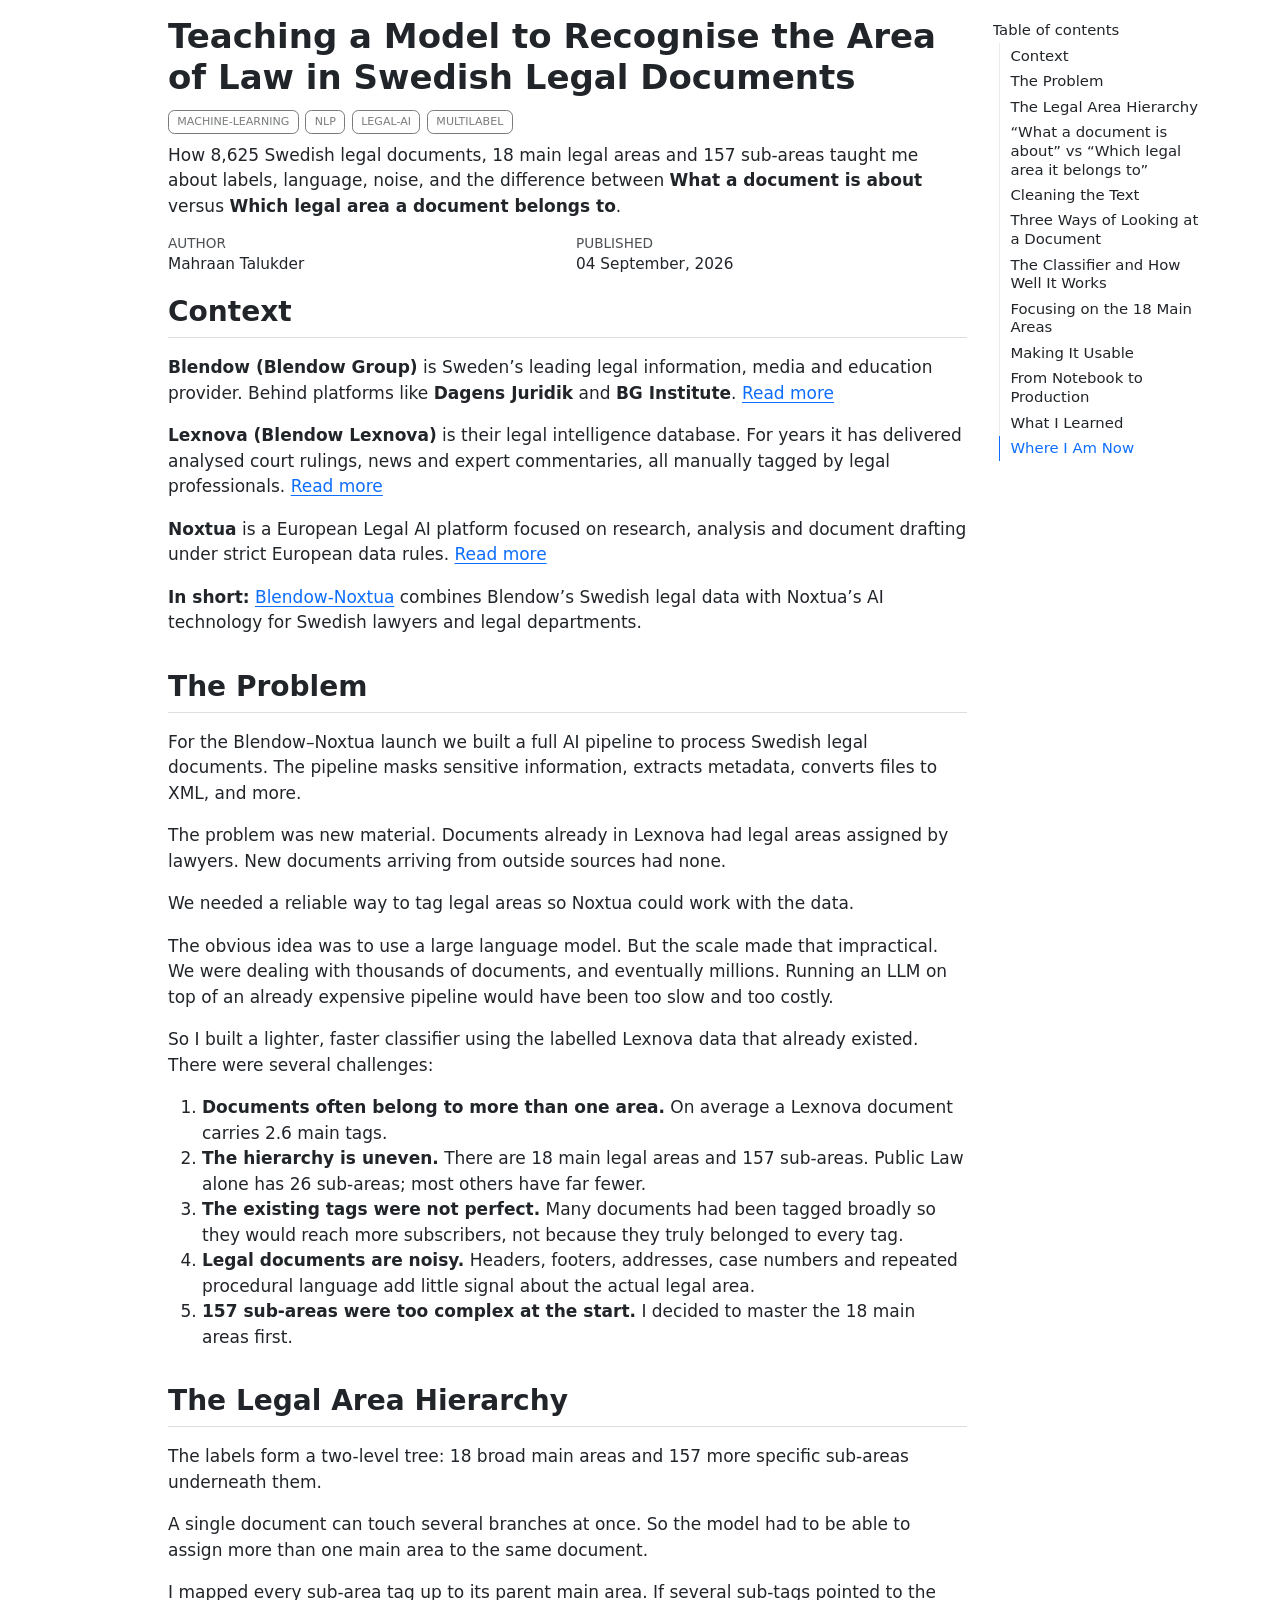
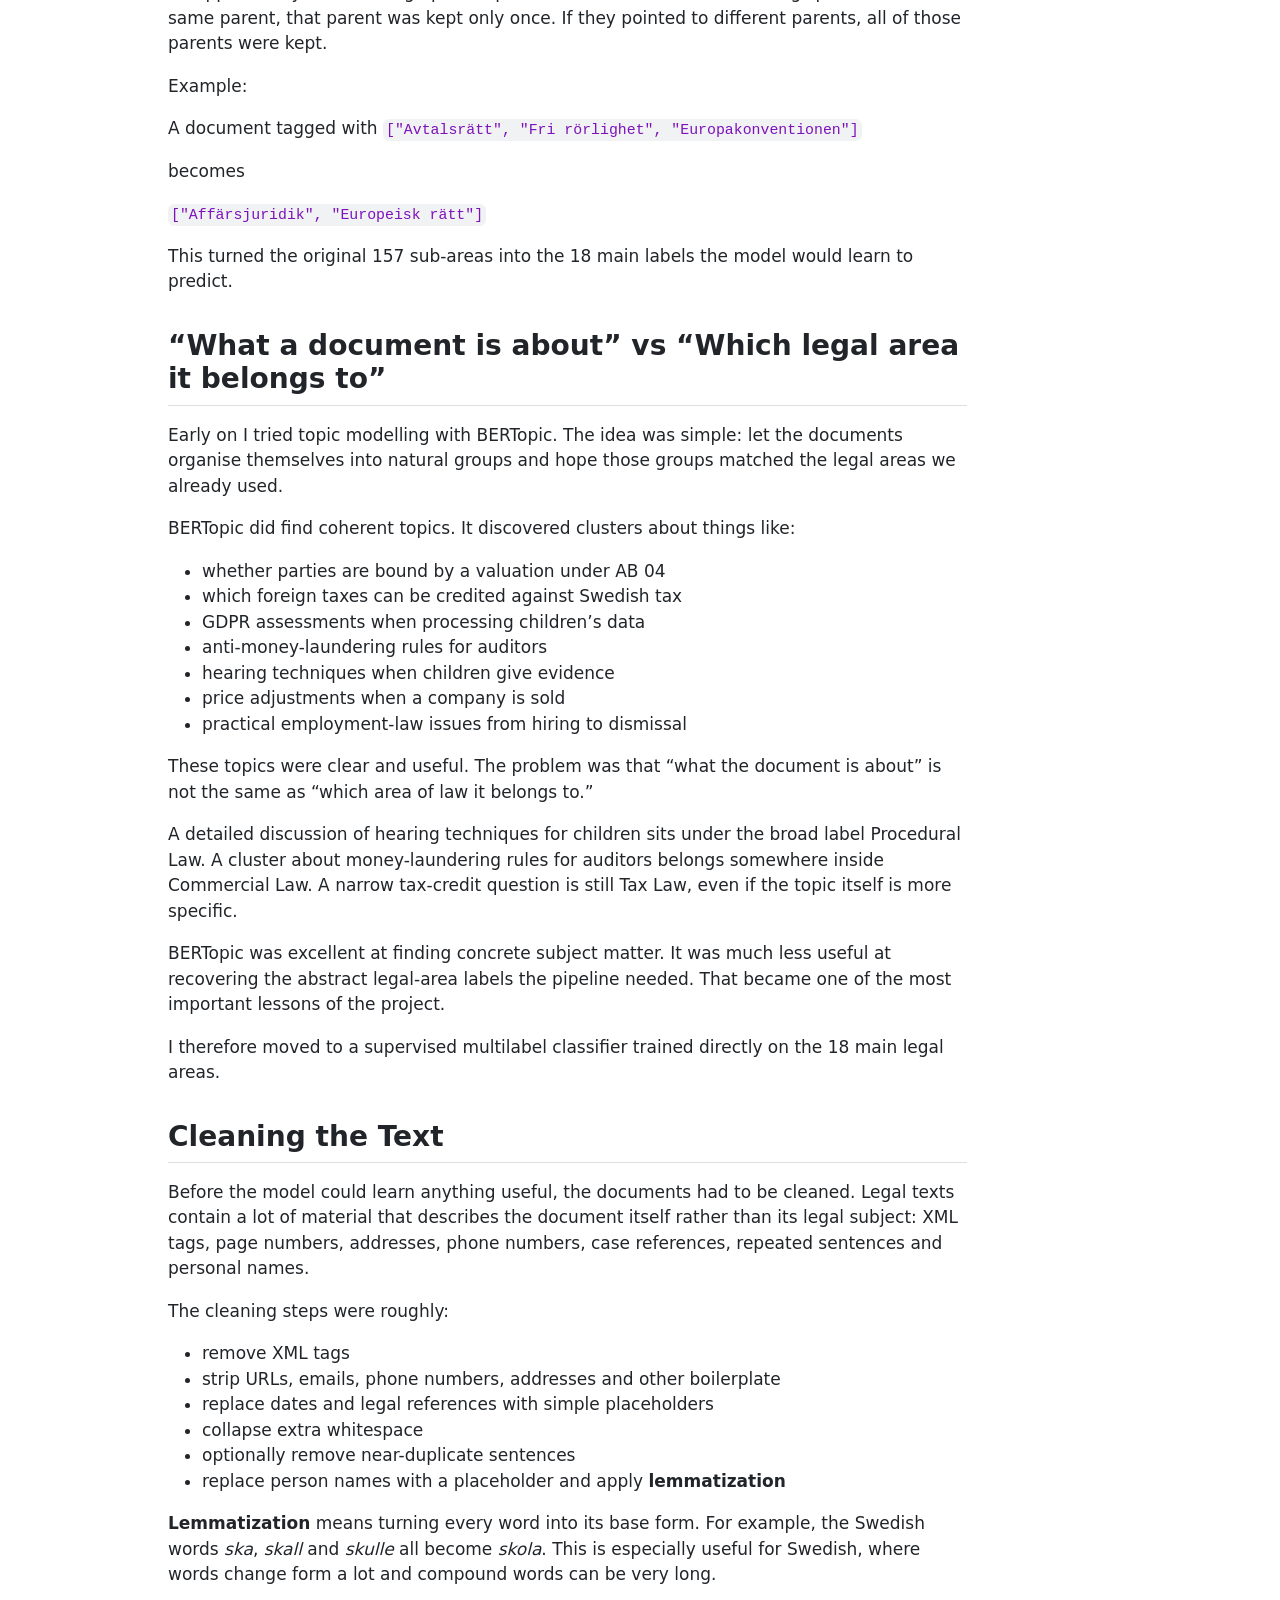
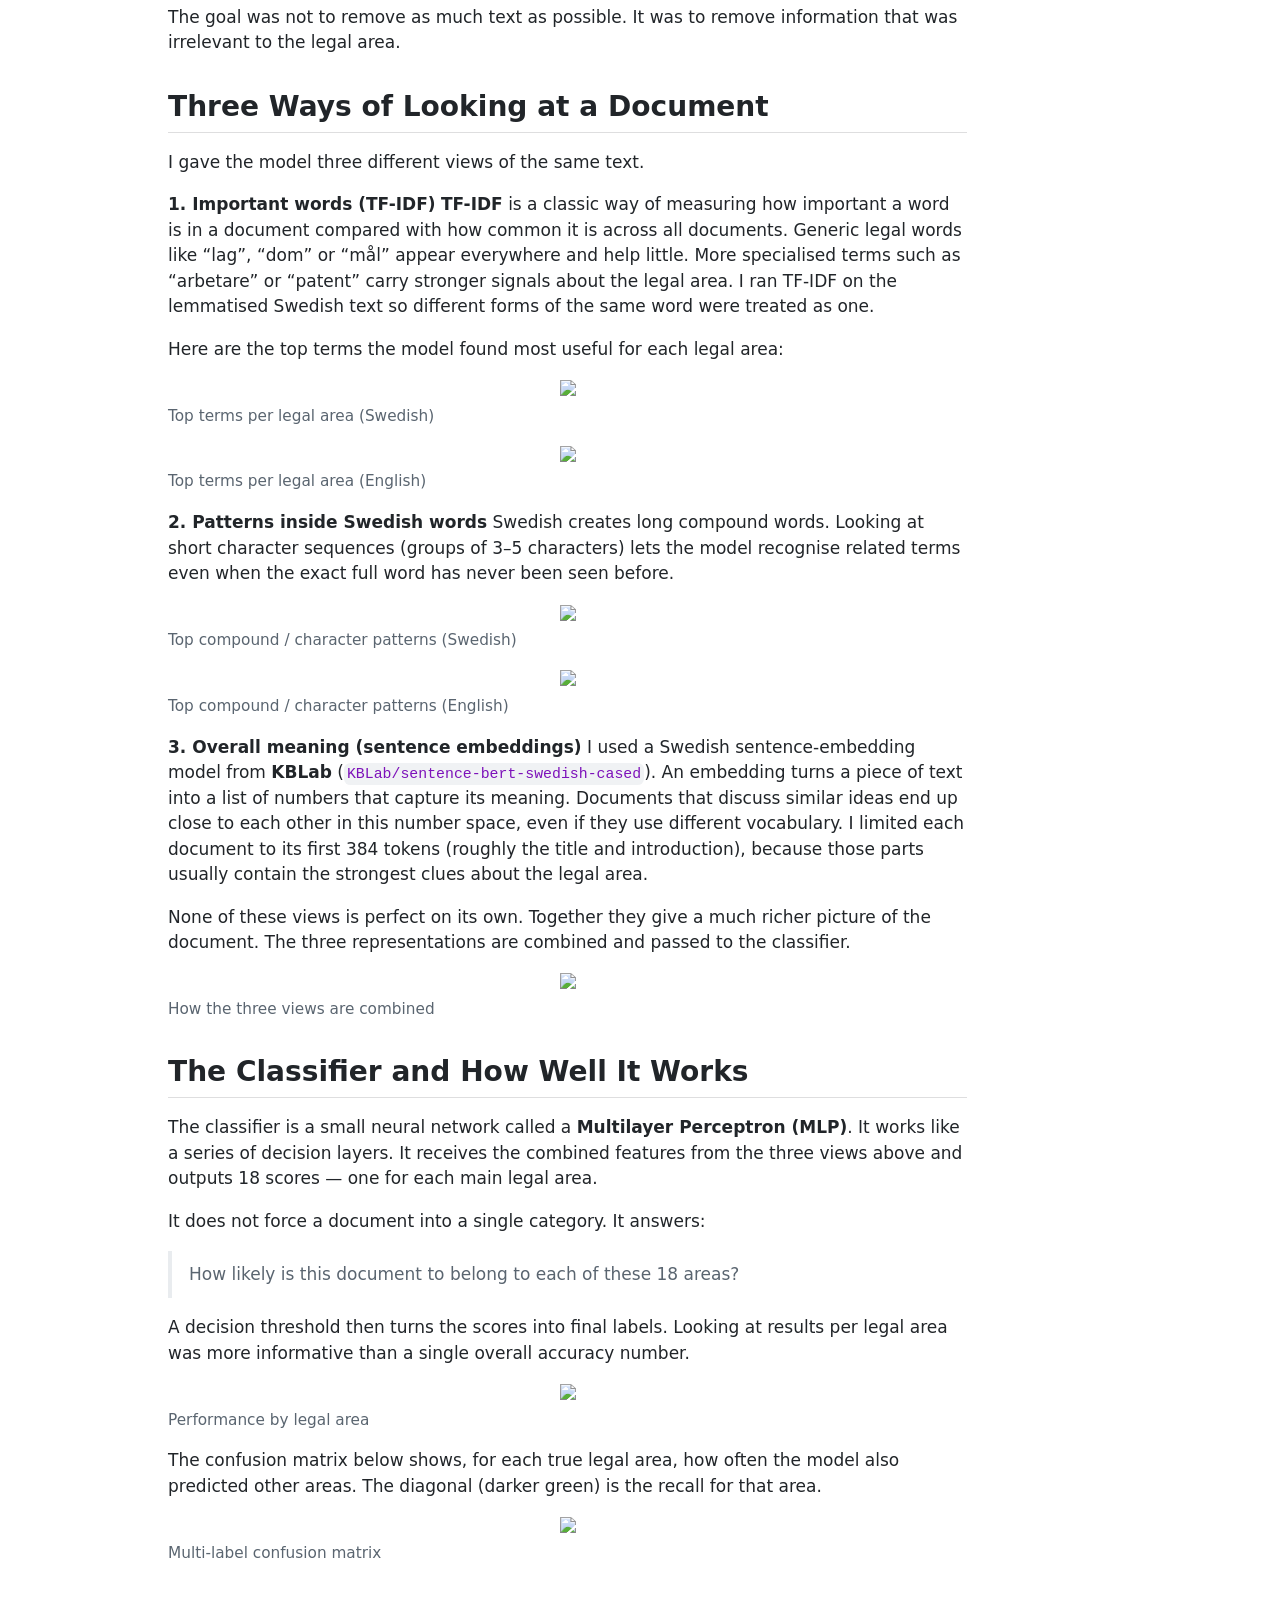
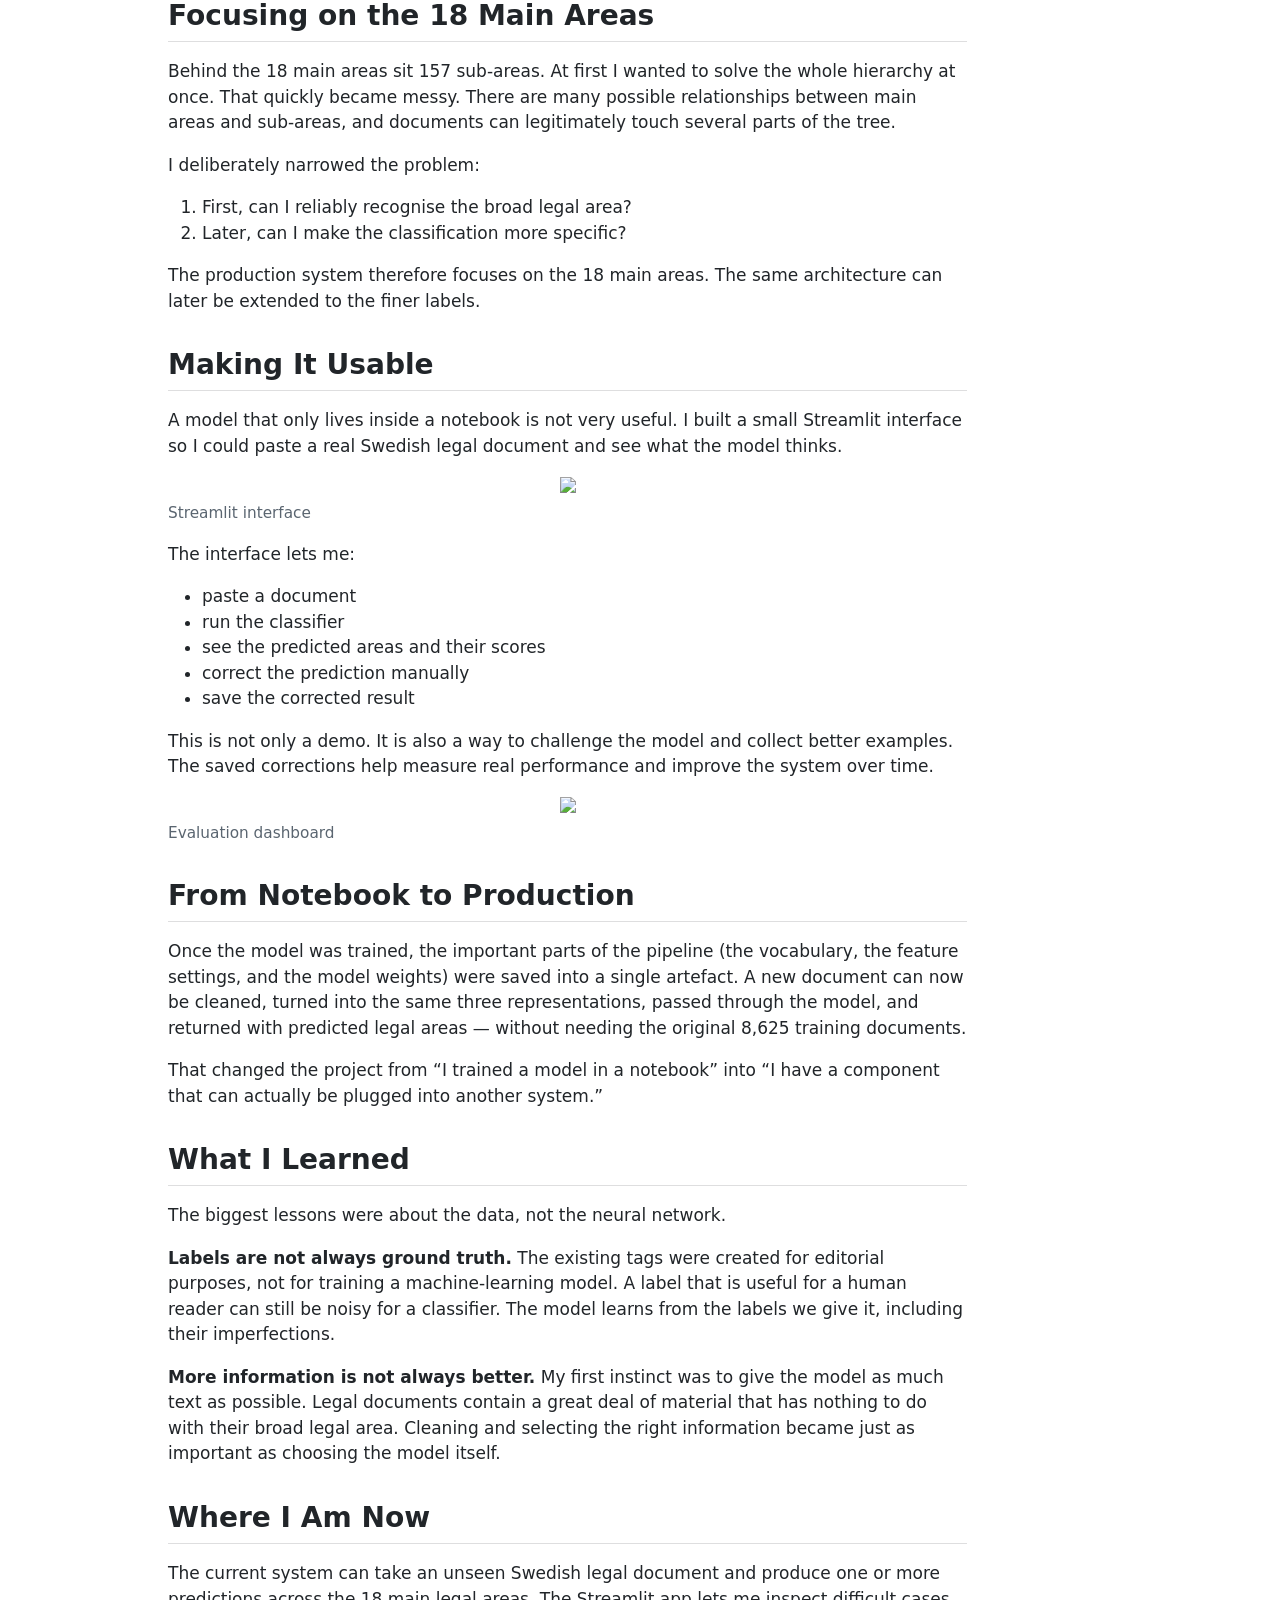
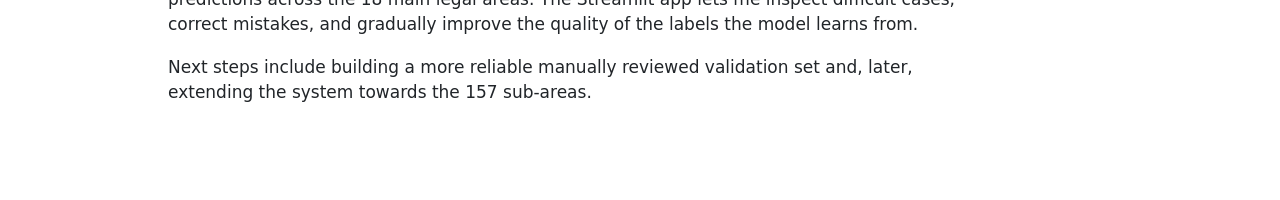
==== commit 1af0efba: "update blogs, short and direct" ====
--- a/index.html
+++ b/index.html
@@ -56,34 +56,15 @@
   <ul>
   <li><a href="#context" id="toc-context" class="nav-link active" data-scroll-target="#context">Context</a></li>
   <li><a href="#the-problem" id="toc-the-problem" class="nav-link" data-scroll-target="#the-problem">The Problem</a></li>
-  <li><a href="#the-legal-area-tag-hierarchy" id="toc-the-legal-area-tag-hierarchy" class="nav-link" data-scroll-target="#the-legal-area-tag-hierarchy">The Legal Area Tag Hierarchy</a>
-  <ul class="collapse">
-  <li><a href="#creating-the-label-matrix" id="toc-creating-the-label-matrix" class="nav-link" data-scroll-target="#creating-the-label-matrix">Creating the Label Matrix</a></li>
-  <li><a href="#keeping-the-labels-aligned" id="toc-keeping-the-labels-aligned" class="nav-link" data-scroll-target="#keeping-the-labels-aligned">Keeping the Labels Aligned</a></li>
-  <li><a href="#teaching-the-model" id="toc-teaching-the-model" class="nav-link" data-scroll-target="#teaching-the-model">Teaching the Model</a></li>
-  </ul></li>
-  <li><a href="#what-a-document-is-about-vs-which-legal-area-it-belongs-to." id="toc-what-a-document-is-about-vs-which-legal-area-it-belongs-to." class="nav-link" data-scroll-target="#what-a-document-is-about-vs-which-legal-area-it-belongs-to.">“What a document is about” Vs “Which legal area it belongs to.”</a></li>
-  <li><a href="#document-text-clean-up" id="toc-document-text-clean-up" class="nav-link" data-scroll-target="#document-text-clean-up">Document Text Clean-Up</a></li>
-  <li><a href="#three-different-ways-to-read-a-document" id="toc-three-different-ways-to-read-a-document" class="nav-link" data-scroll-target="#three-different-ways-to-read-a-document">Three different ways to read a Document</a>
-  <ul class="collapse">
-  <li><a href="#looking-at-the-important-words" id="toc-looking-at-the-important-words" class="nav-link" data-scroll-target="#looking-at-the-important-words">1. Looking at the Important Words</a></li>
-  <li><a href="#looking-inside-swedish-words" id="toc-looking-inside-swedish-words" class="nav-link" data-scroll-target="#looking-inside-swedish-words">2. Looking Inside Swedish Words</a></li>
-  <li><a href="#looking-at-the-meaning-of-the-text" id="toc-looking-at-the-meaning-of-the-text" class="nav-link" data-scroll-target="#looking-at-the-meaning-of-the-text">3. Looking at the Meaning of the Text</a></li>
-  </ul></li>
-  <li><a href="#combining-the-dimensions-together" id="toc-combining-the-dimensions-together" class="nav-link" data-scroll-target="#combining-the-dimensions-together">Combining the dimensions together</a></li>
-  <li><a href="#the-classifier" id="toc-the-classifier" class="nav-link" data-scroll-target="#the-classifier">The Classifier</a></li>
-  <li><a href="#model-scores-and-evaluation" id="toc-model-scores-and-evaluation" class="nav-link" data-scroll-target="#model-scores-and-evaluation">Model Scores and Evaluation</a>
-  <ul class="collapse">
-  <li><a href="#confusion-matrix" id="toc-confusion-matrix" class="nav-link" data-scroll-target="#confusion-matrix">Confusion Matrix</a></li>
-  </ul></li>
-  <li><a href="#the-157-sub-areas-problem" id="toc-the-157-sub-areas-problem" class="nav-link" data-scroll-target="#the-157-sub-areas-problem">The 157 Sub-Areas Problem</a></li>
-  <li><a href="#making-it-something-i-could-actually-use" id="toc-making-it-something-i-could-actually-use" class="nav-link" data-scroll-target="#making-it-something-i-could-actually-use">Making It Something I Could Actually Use</a></li>
+  <li><a href="#the-legal-area-hierarchy" id="toc-the-legal-area-hierarchy" class="nav-link" data-scroll-target="#the-legal-area-hierarchy">The Legal Area Hierarchy</a></li>
+  <li><a href="#what-a-document-is-about-vs-which-legal-area-it-belongs-to" id="toc-what-a-document-is-about-vs-which-legal-area-it-belongs-to" class="nav-link" data-scroll-target="#what-a-document-is-about-vs-which-legal-area-it-belongs-to">“What a document is about” vs “Which legal area it belongs to”</a></li>
+  <li><a href="#cleaning-the-text" id="toc-cleaning-the-text" class="nav-link" data-scroll-target="#cleaning-the-text">Cleaning the Text</a></li>
+  <li><a href="#three-ways-of-looking-at-a-document" id="toc-three-ways-of-looking-at-a-document" class="nav-link" data-scroll-target="#three-ways-of-looking-at-a-document">Three Ways of Looking at a Document</a></li>
+  <li><a href="#the-classifier-and-how-well-it-works" id="toc-the-classifier-and-how-well-it-works" class="nav-link" data-scroll-target="#the-classifier-and-how-well-it-works">The Classifier and How Well It Works</a></li>
+  <li><a href="#focusing-on-the-18-main-areas" id="toc-focusing-on-the-18-main-areas" class="nav-link" data-scroll-target="#focusing-on-the-18-main-areas">Focusing on the 18 Main Areas</a></li>
+  <li><a href="#making-it-usable" id="toc-making-it-usable" class="nav-link" data-scroll-target="#making-it-usable">Making It Usable</a></li>
   <li><a href="#from-notebook-to-production" id="toc-from-notebook-to-production" class="nav-link" data-scroll-target="#from-notebook-to-production">From Notebook to Production</a></li>
-  <li><a href="#what-i-learned-from-the-project" id="toc-what-i-learned-from-the-project" class="nav-link" data-scroll-target="#what-i-learned-from-the-project">What I Learned From the Project</a>
-  <ul class="collapse">
-  <li><a href="#labels-are-not-always-ground-truth" id="toc-labels-are-not-always-ground-truth" class="nav-link" data-scroll-target="#labels-are-not-always-ground-truth">Labels Are Not Always Ground Truth</a></li>
-  <li><a href="#more-information-is-not-always-better" id="toc-more-information-is-not-always-better" class="nav-link" data-scroll-target="#more-information-is-not-always-better">More Information Is Not Always Better</a></li>
-  </ul></li>
+  <li><a href="#what-i-learned" id="toc-what-i-learned" class="nav-link" data-scroll-target="#what-i-learned">What I Learned</a></li>
   <li><a href="#where-i-am-now" id="toc-where-i-am-now" class="nav-link" data-scroll-target="#where-i-am-now">Where I Am Now</a></li>
   </ul>
 </nav>
@@ -120,7 +101,7 @@
     <div>
     <div class="quarto-title-meta-heading">Published</div>
     <div class="quarto-title-meta-contents">
-      <p class="date">02 September, 2026</p>
+      <p class="date">04 September, 2026</p>
     </div>
   </div>
   
@@ -134,412 +115,181 @@
 
 <section id="context" class="level2">
 <h2 class="anchored" data-anchor-id="context">Context</h2>
-<p><strong>Blendow (Blendow Group):</strong> Sweden’s leading legal information, media, and education provider. They are the umbrella organisation behind major Swedish legal platforms like <strong>Dagens Juridik</strong> and <strong>BG Institute</strong>. <a href="https://www.blendow.se">Read more</a></p>
-<p><strong>Lexnova (Blendow Lexnova):</strong> Blendow’s legal intelligence news agency and database. For years, it has delivered analysed court rulings, legal news, and expert commentaries, with a large library of Swedish legal documents manually categorised and tagged by legal professionals. <a href="https://www.lexnova.se">Read more</a></p>
-<p><strong>Noxtua:</strong> A specialised European Legal AI platform, originally developed by tech startup Xayn together with leading law firms. It is designed for legal research, analysis, and document drafting and brings AI capabilities to legal workflows under European data protection standards. <a href="https://www.noxtua.com">Read more</a></p>
-<p><strong>In short:</strong> <strong><a href="https://www.blendow.se/blendow-noxtua">Blendow-Noxtua</a></strong> is the joint launch combining Blendow’s Swedish legal data with Noxtua’s legal AI technology to serve Swedish lawyers and legal departments.</p>
+<p><strong>Blendow (Blendow Group)</strong> is Sweden’s leading legal information, media and education provider. Behind platforms like <strong>Dagens Juridik</strong> and <strong>BG Institute</strong>. <a href="https://www.blendow.se">Read more</a></p>
+<p><strong>Lexnova (Blendow Lexnova)</strong> is their legal intelligence database. For years it has delivered analysed court rulings, news and expert commentaries, all manually tagged by legal professionals. <a href="https://www.lexnova.se">Read more</a></p>
+<p><strong>Noxtua</strong> is a European Legal AI platform focused on research, analysis and document drafting under strict European data rules. <a href="https://www.noxtua.com">Read more</a></p>
+<p><strong>In short:</strong> <a href="https://www.blendow.se/blendow-noxtua">Blendow-Noxtua</a> combines Blendow’s Swedish legal data with Noxtua’s AI technology for Swedish lawyers and legal departments.</p>
 </section>
 <section id="the-problem" class="level2">
 <h2 class="anchored" data-anchor-id="the-problem">The Problem</h2>
-<p>For the big <strong>Blendow–Noxtua</strong> launch, we implemented a full AI document-processing pipeline to safely and reliably process Swedish legal content collected from various sources. The pipeline includes several steps, such as masking sensitive information, extracting metadata, converting documents to XML, and so on.</p>
-<p>However, much of the content we collect has never been seen by the pipeline before. While documents already available in the <strong>Blendow Lexnova</strong> database had legal areas assigned by authors and lawyers over the years, new material collected from outside sources arrives completely unknown and untagged.</p>
-<p>We needed a consistent legal-area tagging step so <strong>Noxtua</strong> could understand and process our data correctly.</p>
+<p>For the Blendow–Noxtua launch we built a full AI pipeline to process Swedish legal documents. The pipeline masks sensitive information, extracts metadata, converts files to XML, and more.</p>
+<p>The problem was new material. Documents already in Lexnova had legal areas assigned by lawyers. New documents arriving from outside sources had none.</p>
+<p>We needed a reliable way to tag legal areas so Noxtua could work with the data.</p>
+<p>The obvious idea was to use a large language model. But the scale made that impractical. We were dealing with thousands of documents, and eventually millions. Running an LLM on top of an already expensive pipeline would have been too slow and too costly.</p>
+<p>So I built a lighter, faster classifier using the labelled Lexnova data that already existed. There were several challenges:</p>
+<ol type="1">
+<li><strong>Documents often belong to more than one area.</strong> On average a Lexnova document carries 2.6 main tags.</li>
+<li><strong>The hierarchy is uneven.</strong> There are 18 main legal areas and 157 sub-areas. Public Law alone has 26 sub-areas; most others have far fewer.</li>
+<li><strong>The existing tags were not perfect.</strong> Many documents had been tagged broadly so they would reach more subscribers, not because they truly belonged to every tag.</li>
+<li><strong>Legal documents are noisy.</strong> Headers, footers, addresses, case numbers and repeated procedural language add little signal about the actual legal area.</li>
+<li><strong>157 sub-areas were too complex at the start.</strong> I decided to master the 18 main areas first.</li>
+</ol>
+</section>
+<section id="the-legal-area-hierarchy" class="level2">
+<h2 class="anchored" data-anchor-id="the-legal-area-hierarchy">The Legal Area Hierarchy</h2>
+<p>The labels form a two-level tree: 18 broad main areas and 157 more specific sub-areas underneath them.</p>
+<p>A single document can touch several branches at once. So the model had to be able to assign more than one main area to the same document.</p>
+<p>I mapped every sub-area tag up to its parent main area. If several sub-tags pointed to the same parent, that parent was kept only once. If they pointed to different parents, all of those parents were kept.</p>
+<p>Example:</p>
+<p>A document tagged with <code>["Avtalsrätt", "Fri rörlighet", "Europakonventionen"]</code></p>
+<p>becomes</p>
+<p><code>["Affärsjuridik", "Europeisk rätt"]</code></p>
+<p>This turned the original 157 sub-areas into the 18 main labels the model would learn to predict.</p>
+</section>
+<section id="what-a-document-is-about-vs-which-legal-area-it-belongs-to" class="level2">
+<h2 class="anchored" data-anchor-id="what-a-document-is-about-vs-which-legal-area-it-belongs-to">“What a document is about” vs “Which legal area it belongs to”</h2>
+<p>Early on I tried topic modelling with BERTopic. The idea was simple: let the documents organise themselves into natural groups and hope those groups matched the legal areas we already used.</p>
+<p>BERTopic did find coherent topics. It discovered clusters about things like:</p>
+<ul>
+<li>whether parties are bound by a valuation under AB 04</li>
+<li>which foreign taxes can be credited against Swedish tax</li>
+<li>GDPR assessments when processing children’s data</li>
+<li>anti-money-laundering rules for auditors</li>
+<li>hearing techniques when children give evidence</li>
+<li>price adjustments when a company is sold</li>
+<li>practical employment-law issues from hiring to dismissal</li>
+</ul>
+<p>These topics were clear and useful. The problem was that “what the document is about” is not the same as “which area of law it belongs to.”</p>
+<p>A detailed discussion of hearing techniques for children sits under the broad label Procedural Law. A cluster about money-laundering rules for auditors belongs somewhere inside Commercial Law. A narrow tax-credit question is still Tax Law, even if the topic itself is more specific.</p>
+<p>BERTopic was excellent at finding concrete subject matter. It was much less useful at recovering the abstract legal-area labels the pipeline needed. That became one of the most important lessons of the project.</p>
+<p>I therefore moved to a supervised multilabel classifier trained directly on the 18 main legal areas.</p>
+</section>
+<section id="cleaning-the-text" class="level2">
+<h2 class="anchored" data-anchor-id="cleaning-the-text">Cleaning the Text</h2>
+<p>Before the model could learn anything useful, the documents had to be cleaned. Legal texts contain a lot of material that describes the document itself rather than its legal subject: XML tags, page numbers, addresses, phone numbers, case references, repeated sentences and personal names.</p>
+<p>The cleaning steps were roughly:</p>
+<ul>
+<li>remove XML tags</li>
+<li>strip URLs, emails, phone numbers, addresses and other boilerplate</li>
+<li>replace dates and legal references with simple placeholders</li>
+<li>collapse extra whitespace</li>
+<li>optionally remove near-duplicate sentences</li>
+<li>replace person names with a placeholder and apply <strong>lemmatization</strong></li>
+</ul>
+<p><strong>Lemmatization</strong> means turning every word into its base form. For example, the Swedish words <em>ska</em>, <em>skall</em> and <em>skulle</em> all become <em>skola</em>. This is especially useful for Swedish, where words change form a lot and compound words can be very long.</p>
+<p>The goal was not to remove as much text as possible. It was to remove information that was irrelevant to the legal area.</p>
+</section>
+<section id="three-ways-of-looking-at-a-document" class="level2">
+<h2 class="anchored" data-anchor-id="three-ways-of-looking-at-a-document">Three Ways of Looking at a Document</h2>
+<p>I gave the model three different views of the same text.</p>
+<p><strong>1. Important words (TF-IDF)</strong> <strong>TF-IDF</strong> is a classic way of measuring how important a word is in a document compared with how common it is across all documents. Generic legal words like “lag”, “dom” or “mål” appear everywhere and help little. More specialised terms such as “arbetare” or “patent” carry stronger signals about the legal area. I ran TF-IDF on the lemmatised Swedish text so different forms of the same word were treated as one.</p>
+<p>Here are the top terms the model found most useful for each legal area:</p>
+<div class="quarto-figure quarto-figure-center">
+<figure class="figure">
+<p><img src="./images/img_wrd.png" class="img-fluid figure-img"></p>
+<figcaption>Top terms per legal area (Swedish)</figcaption>
+</figure>
+</div>
+<div class="quarto-figure quarto-figure-center">
+<figure class="figure">
+<p><img src="./images/img_wrd_en.png" class="img-fluid figure-img"></p>
+<figcaption>Top terms per legal area (English)</figcaption>
+</figure>
+</div>
+<p><strong>2. Patterns inside Swedish words</strong> Swedish creates long compound words. Looking at short character sequences (groups of 3–5 characters) lets the model recognise related terms even when the exact full word has never been seen before.</p>
+<div class="quarto-figure quarto-figure-center">
+<figure class="figure">
+<p><img src="./images/img_char.png" class="img-fluid figure-img"></p>
+<figcaption>Top compound / character patterns (Swedish)</figcaption>
+</figure>
+</div>
+<div class="quarto-figure quarto-figure-center">
+<figure class="figure">
+<p><img src="./images/img_char_en.png" class="img-fluid figure-img"></p>
+<figcaption>Top compound / character patterns (English)</figcaption>
+</figure>
+</div>
+<p><strong>3. Overall meaning (sentence embeddings)</strong> I used a Swedish sentence-embedding model from <strong>KBLab</strong> (<code>KBLab/sentence-bert-swedish-cased</code>). An embedding turns a piece of text into a list of numbers that capture its meaning. Documents that discuss similar ideas end up close to each other in this number space, even if they use different vocabulary. I limited each document to its first 384 tokens (roughly the title and introduction), because those parts usually contain the strongest clues about the legal area.</p>
+<p>None of these views is perfect on its own. Together they give a much richer picture of the document. The three representations are combined and passed to the classifier.</p>
+<div class="quarto-figure quarto-figure-center">
+<figure class="figure">
+<p><img src="./images/img_dim_fusion.png" class="img-fluid figure-img"></p>
+<figcaption>How the three views are combined</figcaption>
+</figure>
+</div>
+</section>
+<section id="the-classifier-and-how-well-it-works" class="level2">
+<h2 class="anchored" data-anchor-id="the-classifier-and-how-well-it-works">The Classifier and How Well It Works</h2>
+<p>The classifier is a small neural network called a <strong>Multilayer Perceptron (MLP)</strong>. It works like a series of decision layers. It receives the combined features from the three views above and outputs 18 scores — one for each main legal area.</p>
+<p>It does not force a document into a single category. It answers:</p>
 <blockquote class="blockquote">
-<p><em>In the AI era, the natural first instinct is: “Why not just use a Large Language Model (LLM) to sort and classify?”</em></p>
+<p>How likely is this document to belong to each of these 18 areas?</p>
 </blockquote>
-<p><strong><em>The problem is scale.</em></strong></p>
-<p>We are dealing with thousands, if not eventually millions, of incoming documents. Moreover, running the entire pipeline is expensive on its own; adding an LLM just for classification would skyrocket both cost and processing time.</p>
-<p>We therefore needed an approach that was faster, cheaper, and predictable enough to run as part of a larger processing pipeline.</p>
-<p>That is where my research and implementation of a legal-area tagging classifier using NLP and sentence embeddings came into play. I used the labelled content already available in <strong>Blendow Lexnova</strong> to train the model, though there were quite a few challenges along the way.</p>
+<p>A decision threshold then turns the scores into final labels. Looking at results per legal area was more informative than a single overall accuracy number.</p>
+<div class="quarto-figure quarto-figure-center">
+<figure class="figure">
+<p><img src="./images/img_scores.png" class="img-fluid figure-img"></p>
+<figcaption>Performance by legal area</figcaption>
+</figure>
+</div>
+<p>The confusion matrix below shows, for each true legal area, how often the model also predicted other areas. The diagonal (darker green) is the recall for that area.</p>
+<div class="quarto-figure quarto-figure-center">
+<figure class="figure">
+<p><img src="./images/img_cm.png" class="img-fluid figure-img"></p>
+<figcaption>Multi-label confusion matrix</figcaption>
+</figure>
+</div>
+</section>
+<section id="focusing-on-the-18-main-areas" class="level2">
+<h2 class="anchored" data-anchor-id="focusing-on-the-18-main-areas">Focusing on the 18 Main Areas</h2>
+<p>Behind the 18 main areas sit 157 sub-areas. At first I wanted to solve the whole hierarchy at once. That quickly became messy. There are many possible relationships between main areas and sub-areas, and documents can legitimately touch several parts of the tree.</p>
+<p>I deliberately narrowed the problem:</p>
 <ol type="1">
-<li><p><strong>Multilabel Nature:</strong> Legal documents usually contain references, citations etc. for which a document can touch multiple legal areas to describe a case. Documents in Lexnova carry an average of <strong>2.6 main tags</strong>.</p></li>
-<li><p><strong>Imbalanced Hierarchy:</strong> The data features 157 subtags spread across 18 main legal areas. <code>Offentlig rätt</code> (Public Law) is the clear heavyweight with 26 subtags, while the other main areas on average has 7.7 subtags. This created a strong risk of Public Law dominating the rest.</p></li>
-<li><p><strong>Mistreatment of Lexnova tags:</strong> A good number of documents on Lexnova were historically broadcasted across too many legal areas, as the main purpose has been to make a document reach as many of their subscribers as possible and not whether the document really belong to those tags. This increased false positives and reduced precision.</p></li>
-<li><p><strong>Document Noise:</strong> Legal texts contain massive amounts of boilerplate noise such as headers, footers, procedural phrases, addresses, and contact details that do not really contribute to providing the legal area it belongs to.</p></li>
-<li><p><strong>Complexity of Subtags:</strong> Mapping and maintaining all 157 subtags quickly proved complicated. For this reason, our primary focus shifted to mastering the classification on the 18 main tags first, while using a lighter approach for the subtags later on.</p></li>
+<li>First, can I reliably recognise the broad legal area?</li>
+<li>Later, can I make the classification more specific?</li>
 </ol>
-</section>
-<section id="the-legal-area-tag-hierarchy" class="level2">
-<h2 class="anchored" data-anchor-id="the-legal-area-tag-hierarchy">The Legal Area Tag Hierarchy</h2>
-<p>The labels were organised like a two-level family tree, with <strong>18 broad legal areas</strong> at the top and <strong>157 more specific sub-areas</strong> underneath them. A simplified part of the hierarchy looks like this:</p>
-<table class="caption-top table">
-<colgroup>
-<col style="width: 36%">
-<col style="width: 31%">
-<col style="width: 31%">
-</colgroup>
-<thead>
-<tr class="header">
-<th>Main legal area</th>
-<th>A few example sub-areas</th>
-<th>Total Sub-areas</th>
-</tr>
-</thead>
-<tbody>
-<tr class="odd">
-<td><strong>Offentlig rätt</strong> (Public Law)</td>
-<td><strong>Djurhållning</strong> (Animal Keeping/Welfare), <br> <strong>Kommunalrätt</strong> (Municipal Law/Local Government Law)</td>
-<td>26</td>
-</tr>
-<tr class="even">
-<td><strong>Affärsjuridik</strong> (Commercial/Business Law)</td>
-<td><strong>Associationsrätt-aktiebolagsrätt</strong> (Corporate Law-Limited Companies), <br> <strong>Sakrätt</strong> (property law or rights in rem)</td>
-<td>13</td>
-</tr>
-<tr class="odd">
-<td><strong>Miljörätt</strong> (Environmental Law)</td>
-<td><strong>Buller</strong> (Noise Pollution), <br> <strong>Djur-och växtskydd</strong> (Flora and Fauna Protection)</td>
-<td>13</td>
-</tr>
-</tbody>
-</table>
-<p>The complete hierarchy was much larger and uneven. Some branches contained far more sub-areas and documents than others. A single document could have several sub-area tags from different branches. This meant that the task could not simply be treated as choosing <strong>one</strong> legal area. The model needed to be able to assign <strong>several main legal areas to the same document</strong>.</p>
-<p>For the experiment, I used the existing hierarchy to map each document’s <strong>sub-area tags</strong> to their broader <strong>parent areas</strong>. If several sub-areas belonged to the same parent, that parent was kept only once. If they belonged to different parents, all of those parents were kept.</p>
-<p>For example, one document might have these <strong>sub-area tags</strong>:</p>
-<blockquote class="blockquote">
-<p><strong>[“Avtalsrätt”, “Fri rörlighet”, “Europakonventionen”]</strong></p>
-</blockquote>
-<p>Using the existing hierarchy:</p>
+<p>The production system therefore focuses on the 18 main areas. The same architecture can later be extended to the finer labels.</p>
+</section>
+<section id="making-it-usable" class="level2">
+<h2 class="anchored" data-anchor-id="making-it-usable">Making It Usable</h2>
+<p>A model that only lives inside a notebook is not very useful. I built a small Streamlit interface so I could paste a real Swedish legal document and see what the model thinks.</p>
+<div class="quarto-figure quarto-figure-center">
+<figure class="figure">
+<p><img src="./images/img_ui.png" class="img-fluid figure-img"></p>
+<figcaption>Streamlit interface</figcaption>
+</figure>
+</div>
+<p>The interface lets me:</p>
 <ul>
-<li><code>Avtalsrätt</code> (Contract Law) <strong>subtag</strong> belongs to <code>Affärsjuridik</code> (Commercial / Business Law) <strong>main tag</strong>.</li>
-<li><code>Fri rörlighet</code> (Free Movement) <strong>subtag</strong> belongs to <code>Europeisk rätt</code> <strong>main tag</strong>.</li>
-<li><code>Europakonventionen</code> (European Convention on Human Rights) <strong>subtag</strong> also belongs to <code>Europeisk rätt</code> (European Union Law) <strong>main tag</strong>.</li>
+<li>paste a document</li>
+<li>run the classifier</li>
+<li>see the predicted areas and their scores</li>
+<li>correct the prediction manually</li>
+<li>save the corrected result</li>
 </ul>
-<p>The last two sub-areas therefore point to the <strong>same parent</strong>. The document therefore receives two main legal areas:</p>
-<blockquote class="blockquote">
-<p><strong>[“Affärsjuridik”, “Europeisk rätt”]</strong></p>
-</blockquote>
-<p>This step turned the original collection of 157 specific sub-areas into the <strong>18 main legal-area labels</strong> that the model was trained to predict.</p>
-<section id="creating-the-label-matrix" class="level3">
-<h3 class="anchored" data-anchor-id="creating-the-label-matrix">Creating the Label Matrix</h3>
-<p>The next step was to turn these labels into numbers using <code>MultiLabelBinarizer</code>. The result is a <strong>document-by-legal-area matrix</strong>:</p>
-<ul>
-<li><strong>1</strong> means the legal area applies to the document.</li>
-<li><strong>0</strong> means it does not.</li>
-</ul>
-<p>For example:</p>
-<table class="caption-top table">
-<thead>
-<tr class="header">
-<th>Document</th>
-<th style="text-align: right;">Affärsjuridik</th>
-<th style="text-align: right;">Europeisk rätt</th>
-<th style="text-align: right;">Miljörätt</th>
-<th style="text-align: right;">Skatterätt</th>
-</tr>
-</thead>
-<tbody>
-<tr class="odd">
-<td>Document A</td>
-<td style="text-align: right;">1</td>
-<td style="text-align: right;">1</td>
-<td style="text-align: right;">0</td>
-<td style="text-align: right;">0</td>
-</tr>
-<tr class="even">
-<td>Document B</td>
-<td style="text-align: right;">0</td>
-<td style="text-align: right;">0</td>
-<td style="text-align: right;">1</td>
-<td style="text-align: right;">0</td>
-</tr>
-<tr class="odd">
-<td>Document C</td>
-<td style="text-align: right;">1</td>
-<td style="text-align: right;">0</td>
-<td style="text-align: right;">0</td>
-<td style="text-align: right;">1</td>
-</tr>
-</tbody>
-</table>
-<p>Document A therefore belongs to both <code>Affärsjuridik</code> and <code>Europeisk rätt</code>.</p>
-<p>This matrix is essentially the model’s <strong>answer sheet</strong>. It does not contain the document text; it contains the legal areas that the model is expected to learn to predict.</p>
-</section>
-<section id="keeping-the-labels-aligned" class="level3">
-<h3 class="anchored" data-anchor-id="keeping-the-labels-aligned">Keeping the Labels Aligned</h3>
-<p>The documents were divided into three separate groups:</p>
-<blockquote class="blockquote">
-<p><strong>Training set:</strong> Documents the model is allowed to learn from. <br> <strong>Validation set:</strong> Documents used to evaluate the model while developing and tuning it. <br> <strong>Test set:</strong> Documents kept aside for the final evaluation.</p>
-</blockquote>
-<p>The same separation must also be applied to the labels.</p>
-<blockquote class="blockquote">
-<p>If a document goes into X_train, its labels must go into Y_train. <br> If a document goes into X_validation, its labels must go into Y_validation. <br> And if a document goes into X_test, its labels must go into Y_test.</p>
-</blockquote>
-<p>In simple terms:</p>
-<blockquote class="blockquote">
-<p><strong>X = what the model sees</strong> <br> <strong>Y = what the model should predict</strong></p>
-</blockquote>
-<p>This ensures document features and their labels must remain aligned throughout the experiment.</p>
-</section>
-<section id="teaching-the-model" class="level3">
-<h3 class="anchored" data-anchor-id="teaching-the-model">Teaching the Model</h3>
-<p>During training, the model receives a document from <code>X_train</code>. It produces <strong>18 scores</strong>, one for each main legal area. For example:</p>
-<p>Example:</p>
-<blockquote class="blockquote">
-<p><strong>Affärsjuridik = 0.91</strong>, <strong>Skatterätt = 0.08</strong>, <strong>Processrätt = 0.72</strong>, <strong>Miljörätt = 0.14</strong>, <strong>…</strong></p>
-</blockquote>
-<p>These scores represent how strongly the model believes that each legal area applies to the document. The model can then compare its output with the actual labels in <code>Y_train</code>.</p>
-<p>Suppose the correct answer is:</p>
-<blockquote class="blockquote">
-<p><strong>Affärsjuridik = 1</strong> <strong>Skatterätt = 0</strong> <strong>Processrätt = 1</strong> <strong>Miljörätt = 0</strong></p>
-</blockquote>
-<p>A high score for <code>Affärsjuridik</code> is therefore useful, while a high score for <code>Skatterätt</code> would be a mistake. Likewise, giving <code>Processrätt</code> a very low score would be a mistake because that area is actually present.</p>
-<p>These differences contribute to a value called the <strong>training loss</strong>. The loss can be thought of as a way of telling the model:</p>
-<blockquote class="blockquote">
-<p><strong>“How far were your predictions from the correct answers?”</strong></p>
-</blockquote>
-<p>The model then adjusts its internal parameters to reduce this loss. By repeating this process over many training documents, it gradually learns patterns that connect the document features to the legal areas.</p>
-<p>In simple terms, the model is learning:</p>
-<blockquote class="blockquote">
-<p><strong>“When I see these kinds of words, character patterns, and semantic representations, these legal areas are more likely to apply.”</strong></p>
-</blockquote>
-</section>
-</section>
-<section id="what-a-document-is-about-vs-which-legal-area-it-belongs-to." class="level2">
-<h2 class="anchored" data-anchor-id="what-a-document-is-about-vs-which-legal-area-it-belongs-to.">“What a document is about” Vs “Which legal area it belongs to.”</h2>
-<p>Before getting into the model itself, there is an important distinction that took me quite a while to understand.</p>
-<p>In the early phase of the project I turned to topic modelling, specifically <strong>BERTopic</strong>, because it seemed like the most promising way to discover structure in the collection. If I could give the model thousands of Swedish legal documents and let it find natural groupings based on content, perhaps those groups would line up with the legal areas we already used in Lexnova. That would have been an elegant solution as most of the classifying heavy-work would have been easily done by just letting the data organise itself.</p>
-<p>What actually happened was more revealing than I expected.</p>
-<p><strong>BERTopic</strong> did find coherent clusters. The topics were often tight, readable, and clearly about something specific. Looking at one of the runs, the model produced groups such as:</p>
-<ul>
-<li><p>Court language about whether parties are bound by a valuation under <strong>AB 04</strong> (a standard set of general conditions used for execution contracts in the Swedish construction industry)</p></li>
-<li><p>Questions about which foreign taxes can be credited against Swedish tax</p></li>
-<li><p>Consequence assessments under the GDPR when processing children’s personal data</p></li>
-<li><p>Anti-money-laundering obligations that apply specifically to auditors and accounting firms</p></li>
-<li><p>Hearing techniques and procedural strategies when children give evidence in court</p></li>
-<li><p>Rules that apply when a company is sold and the purchase price has to be adjusted</p></li>
-<li><p>Practical employment-law issues for managers, covering the whole journey from hiring to dismissal</p></li>
-</ul>
-<p>Each of these topics is genuinely about a concrete subject. You can read the top words and the representative documents and immediately understand what the texts discuss. The problem is that “what the document is about” is not the same as “which area of law the document belongs to.” This became one of the most important lessons of the project.</p>
-<p>A topic such as “hearing techniques when children give evidence” is a very specific procedural issue. In the Lexnova taxonomy it would sit under the much broader label <code>Processrätt</code> (Procedural Law). A cluster about money-laundering rules for auditors belongs somewhere inside <code>Affärsjuridik</code> (Commercial/Business Law) or a related regulatory area. A detailed discussion of foreign-tax credits is clearly tax law, yet the topic itself is narrower than the main area <code>Skatterätt</code> (Tax Law).</p>
-<p>In other words, <strong>BERTopic</strong> was excellent at discovering the concrete subject matter of the documents. It was far less useful at recovering the more abstract legal-area labels we actually needed for the pipeline.</p>
-<p>That is why I ultimately moved away from pure topic modelling as the final solution and towards a supervised multilabel classifier that was explicitly trained on the 18 main legal areas.</p>
-</section>
-<section id="document-text-clean-up" class="level2">
-<h2 class="anchored" data-anchor-id="document-text-clean-up">Document Text Clean-Up</h2>
-<p>Before trying to make a model understand the documents, I first had to make the documents understandable. This turned out to be a much bigger part of the project than I originally expected. Legal documents are not just paragraphs of useful legal information. They can contain XML and HTML markup, page numbers, addresses, telephone numbers, dates, case references, repeated sentences, OCR mistakes, names, and other pieces of information that may be useful to a human reader but can be distracting when trying to learn the broader legal area.</p>
-<p>So instead of simply giving the raw document to the model, I built a cleaning step.</p>
-<p>The cleaning process roughly works like this:</p>
-<ol type="1">
-<li><p>Remove XML tags: As the pipeline will be sending XML text to the classifier, it is important to remove the XML tags and get one combined document text</p></li>
-<li><p>Strip noise: RegEx solutions were used to replace all the URLs, emails, phone numbers, page markers, personal numbers, organisation numbers, addresses and other boilerplate with an empty string (““)</p></li>
-<li><p>Normalise dates and legal references (SFS, case numbers, etc.) into simple placeholders: RegEx solutions were used to simply replace legal references like Swedish Code of Statutes (SFS) and case numbers etc with placeholder words like “SFS”, “CASENUMBER” etc.</p></li>
-<li><p>Collapse extra whitespace and dividers: to remove whitespaces and get a chunk of text for easier work or sentence persing.</p></li>
-<li><p>Optionally remove exact or near-duplicate sentences: legal documents could often have duplicate repeated sentences,</p></li>
-<li><p>Run spaCy: tokenise, optionally drop person names, keep surface forms and lemmas: spaCy was used to replace actual people’s names with a placeholder word PERSON using the ner solution. Further more the entire text is lemmatised, meaning that all the words in the documents turns to there root form of that word.</p></li>
-<li><p>Produce two outputs: <strong>clean_text</strong> (original words) and <strong>lemma_text</strong> (lemmatised version).</p></li>
-</ol>
-<p>Lemmatization is particularly useful for Swedish because words can change their form and Swedish compound words can become very long.</p>
-<p>The point is not to remove as much text as possible but to remove information that describes <strong>the document itself</strong> rather than <strong>the legal subject of the document</strong>. That distinction became surprisingly important.</p>
-</section>
-<section id="three-different-ways-to-read-a-document" class="level2">
-<h2 class="anchored" data-anchor-id="three-different-ways-to-read-a-document">Three different ways to read a Document</h2>
-<p>A document can tell us something through the individual words it uses, through the smaller pieces inside those words, and through the meaning of whole sentences. So I gave the model three different views of the same document.</p>
-<section id="looking-at-the-important-words" class="level3">
-<h3 class="anchored" data-anchor-id="looking-at-the-important-words">1. Looking at the Important Words</h3>
-<p>The first view is the most traditional one.</p>
-<p>The model looks at which words appear in a document and how important they are compared with the rest of the collection. This is <strong>TF-IDF</strong>.</p>
-<p>A simple way of thinking about it is:</p>
-<blockquote class="blockquote">
-<p>If a word appears everywhere, it probably tells us very little. If a word appears frequently in documents about one particular legal area, it may be much more useful.</p>
-</blockquote>
-<p>For example, generic legal words like <strong>Lag</strong> (Law), <strong>Dom</strong> (Judgment) or <strong>Mål</strong> (Case) appear in almost every document and therefore is not very helpful for deciding the area of law.</p>
-<p>On the other hand, a more specialised term like <strong>Arbetare</strong> (Worker/Employee) repeatedly appears in employment-law and the word <strong>Patent</strong> in intellectual-property-law documents. Since these words are specific to a particular legal area, they can be much more useful.</p>
-<p>I used TF-IDF on the lemmatised Swedish text, lemmatisation gets all the words to their root form, so words like <strong>ska</strong>, <strong>skall</strong> and <strong>skulle</strong> all turns to their root form <strong>skola</strong> (shall / will), has shown in the table below:</p>
-<table class="caption-top table">
-<colgroup>
-<col style="width: 33%">
-<col style="width: 33%">
-<col style="width: 33%">
-</colgroup>
-<thead>
-<tr class="header">
-<th>Swedish word</th>
-<th>Lemma</th>
-<th>English example</th>
-</tr>
-</thead>
-<tbody>
-<tr class="odd">
-<td><strong>ska</strong></td>
-<td><strong>skola</strong></td>
-<td>For <strong>ska</strong>: <em>I <strong>will</strong> go to court.</em></td>
-</tr>
-<tr class="even">
-<td><strong>skall</strong></td>
-<td><strong>skola</strong></td>
-<td>For <strong>skall</strong>: <em>The parties <strong>shall</strong> comply with the agreement.</em></td>
-</tr>
-<tr class="odd">
-<td><strong>skulle</strong></td>
-<td><strong>skola</strong></td>
-<td>For <strong>skulle</strong>: <em>I <strong>would</strong> go to court.</em></td>
-</tr>
-</tbody>
-</table>
-<p>it is difficult to provide a direct English translation of <strong>ska</strong>, <strong>skall</strong> and <strong>skulle</strong> as that depends on the context they are being used. I have attached a close enough sentence in English for each of them which should provide a basic idea of how all these three words has a common root word <strong>skola</strong>.</p>
-<p>From the TF-IDF terms I received from the lemmatised text, I selected the features that showed the strongest relationship with the 18 legal-area labels. Example of the top 5 terms in each of the 18 legal areas are given below:</p>
-<p>Original (In Swedish) <img src="./images/img_wrd.png" class="img-fluid" alt="top 5 words per legal area"> Translated (In English) <img src="./images/img_wrd_en.png" class="img-fluid" alt="top 5 words per legal area in En"></p>
-</section>
-<section id="looking-inside-swedish-words" class="level3">
-<h3 class="anchored" data-anchor-id="looking-inside-swedish-words">2. Looking Inside Swedish Words</h3>
-<p>The second view was at the character level.</p>
-<p>This may sound strange at first. Instead of only asking <em>“what words are here?”</em>, the model also looks for <em>“what small patterns inside the words are present?”</em></p>
-<p>This is especially useful for Swedish as a language, as Swedish can create long compound words, where several concepts are joined together into one word. Two words can therefore be related even when the exact full word has not appeared before.</p>
-<p>By looking at groups of 3–5 characters, the model can pick up these smaller patterns. Example of the top 5 such words are given below.</p>
-<p>Original (In Swedish) <img src="./images/img_char.png" class="img-fluid" alt="top 5 chars per legal area"> Translated (In English) <img src="./images/img_char_en.png" class="img-fluid" alt="top 5 chars per legal area in En"></p>
-<p>This gave the model another way of recognising legal terminology that a normal word-based approach could miss.</p>
-</section>
-<section id="looking-at-the-meaning-of-the-text" class="level3">
-<h3 class="anchored" data-anchor-id="looking-at-the-meaning-of-the-text">3. Looking at the Meaning of the Text</h3>
-<p>The third view is quite different.</p>
-<p>Instead of simply counting words, I used a Swedish sentence-embedding model called <a href="https://huggingface.co/KBLab/sentence-bert-swedish-cased"><code>KBLab/sentence-bert-swedish-cased</code></a>. This model has a maximum input length of <strong>384 tokens</strong>. Therefore, before creating an embedding, I limited each document to its <strong>first 384 tokens</strong>. This first 384 tokens always includes the <strong>title</strong> and <strong>introduction</strong> of a document, which are often the most valuable components for predicting the legal area of a document. Any text after those 384 tokens was not used for the embedding.</p>
-<p>This was important as passing the full documents into the embedding model would take considerably longer processing time, even though the model could only process up to its maximum input length. Explicitly limiting the input made the behaviour predictable by avoiding time preparing text that would not contribute to the final embedding.</p>
-<p>The embedding model then converts those 384 tokens into a <strong>768-dimensional numerical representation</strong>, often called an <em>embedding</em>. The idea behind an embedding is easier to understand if we imagine turning each document into a point on a map. Documents with similar meanings should end up relatively close together, while documents with very different meanings should end up further apart.</p>
-<p>So instead of only learning that two documents contain similar words, the classifier receives another signal about whether the documents are <strong>semantically similar</strong>.</p>
-<p>This is useful because two legal documents can discuss similar ideas without using exactly the same vocabulary.</p>
-</section>
-</section>
-<section id="combining-the-dimensions-together" class="level2">
-<h2 class="anchored" data-anchor-id="combining-the-dimensions-together">Combining the dimensions together</h2>
-<p>At this point I had three different ways of looking at the same document:</p>
-<p><strong>Words</strong> which answers “What important terms does it use?”</p>
-<p><strong>Character patterns</strong> answers “What Swedish word structures and fragments does it contain?”</p>
-<p><strong>Meaning</strong> answers “What is the document broadly talking about?”</p>
-<p>None of these views is perfect on its own.</p>
-<p>But together they provide a much richer description of the document.</p>
-<p>The final model therefore combines the three representations into one feature vector for each document.</p>
-<div class="quarto-figure quarto-figure-center">
-<figure class="figure">
-<p><img src="./images/img_dim_fusion.png" class="img-fluid figure-img"></p>
-<figcaption>Combined Dimensions</figcaption>
-</figure>
-</div>
-<p>The resulting feature vector is then passed to the <strong>classifier</strong>.</p>
-</section>
-<section id="the-classifier" class="level2">
-<h2 class="anchored" data-anchor-id="the-classifier">The Classifier</h2>
-<p>The final classifier is a small neural network called a <strong>Multilayer Perceptron (MLP)</strong>. The important thing is not really the name but the concept. It works like a series of decision-making layers.</p>
-<p>The first layer receives all the information we extracted from the document in the 2000+ feature vectors, shown above. The following layers gradually combine these signals. At the end, the model produces 18 separate answers, one for each main legal area. This is important because a document does not necessarily belong to only one area.</p>
-<p>So the model does not simply answer:</p>
-<blockquote class="blockquote">
-<p>“This document belongs to ‘X’ legal area.”</p>
-</blockquote>
-<p>Instead, it answers:</p>
-<blockquote class="blockquote">
-<p>“How likely is this document to belong to each of these 18 legal areas?”</p>
-</blockquote>
-<p>The system can then select more than one area when appropriate.</p>
-</section>
-<section id="model-scores-and-evaluation" class="level2">
-<h2 class="anchored" data-anchor-id="model-scores-and-evaluation">Model Scores and Evaluation</h2>
-<div class="quarto-figure quarto-figure-center">
-<figure class="figure">
-<p><img src="./images/img_scores.png" class="img-fluid figure-img"></p>
-<figcaption>Model Scores</figcaption>
-</figure>
-</div>
-<p>The figure above shows the model’s output scores for the different legal areas. Each document receives one score for each of the 18 labels. These scores represent how strongly the trained classifier associates the document with each legal area. The important point is that these scores are <strong>not simply one final class</strong>. Several areas can receive high scores for the same document.</p>
-<p>For example, a document might receive something conceptually like:</p>
-<blockquote class="blockquote">
-<p><strong>Affärsjuridik: 0.91</strong> <strong>Försäkringsrätt: 0.78</strong> <strong>Skatterätt: 0.12</strong> <strong>Processrätt: 0.08</strong></p>
-</blockquote>
-<p>The system can therefore select both <code>Affärsjuridik</code> and <code>Försäkringsrätt</code> rather than forcing the document into a single category.</p>
-<p>To turn these scores into labels, a decision threshold is applied. Scores above the chosen threshold are treated as positive predictions, while scores below it are treated as negative predictions.</p>
-<p>A model that uses a very low threshold will tend to assign more legal areas. That can increase <strong>recall</strong>, because fewer relevant labels are missed, but it can also reduce <strong>precision</strong>, because more incorrect labels are added.</p>
-<p>A higher threshold does the opposite: it produces fewer predictions, potentially improving precision but missing some genuinely relevant areas. This is especially important in this dataset because the historical Lexnova labels are themselves not perfectly clean.</p>
-<section id="confusion-matrix" class="level3">
-<h3 class="anchored" data-anchor-id="confusion-matrix">Confusion Matrix</h3>
-<div class="quarto-figure quarto-figure-center">
-<figure class="figure">
-<p><img src="./images/img_cm.png" class="img-fluid figure-img"></p>
-<figcaption>Model Confusion Matrix</figcaption>
-</figure>
-</div>
-<p>The confusion matrix gives another way to inspect the model’s behaviour.</p>
-<p>For a multilabel problem, the matrix can be interpreted label by label: for each legal area, we can examine how often the model correctly identified that area, missed it, or incorrectly assigned it.</p>
-<p>The main quantities are:</p>
-<ul>
-<li><strong>True Positive (TP):</strong> The document belongs to the legal area and the model predicted it. <br></li>
-<li><strong>False Positive (FP):</strong> The model predicted the legal area, but the document was not labelled with it. <br></li>
-<li><strong>False Negative (FN):</strong> The document was labelled with the legal area, but the model failed to predict it. <br></li>
-<li><strong>True Negative (TN):</strong> The document does not belong to the legal area and the model correctly left it unassigned.</li>
-</ul>
-<p>From these values we can calculate standard classification metrics:</p>
-<p><strong>Precision</strong> asks <strong><em>When the model predicts a legal area, how often is it correct?</em></strong> <br> <strong>Recall</strong> asks <strong><em>Of the documents that should have received a legal area, how many did the model find?</em></strong> <br> <strong>F1 score</strong> combines precision and recall into a single measure, balancing the two.</p>
-<p>For this project, looking at these metrics per legal area is more informative than relying on one overall accuracy number. A model could achieve a seemingly strong overall result while performing poorly on smaller or less frequent legal areas.</p>
-</section>
-</section>
-<section id="the-157-sub-areas-problem" class="level2">
-<h2 class="anchored" data-anchor-id="the-157-sub-areas-problem">The 157 Sub-Areas Problem</h2>
-<p>The 18 main areas were only the beginning. Behind them were <strong>157 more specific sub-areas</strong>. At first, I wanted to solve the whole hierarchy at once. But this quickly became messy. There are many possible relationships between a main area and its sub-areas, and some documents can legitimately touch several parts of the hierarchy. Trying to solve all of this before properly understanding the 18 main areas would have made it much harder to understand where mistakes were coming from.</p>
-<p>So I deliberately narrowed the first version of the problem.</p>
-<ol type="1">
-<li><p><strong>First: Can I reliably recognise the broad legal area?</strong></p></li>
-<li><p><strong>Then: Can I make the classification more specific?</strong></p></li>
-</ol>
-<p>This also makes the system easier to maintain. The current production classifier is therefore focused on the 18 main areas, while the same general architecture can later be extended towards the finer-grained labels.</p>
-</section>
-<section id="making-it-something-i-could-actually-use" class="level2">
-<h2 class="anchored" data-anchor-id="making-it-something-i-could-actually-use">Making It Something I Could Actually Use</h2>
-<p>A model that only exists inside a notebook is not particularly useful.</p>
-<p>I wanted to be able to paste a real Swedish legal document into the system and see what it thinks.</p>
-<p>So I built a small <strong>Streamlit interface</strong> around the classifier.</p>
-<div class="quarto-figure quarto-figure-center">
-<figure class="figure">
-<p><img src="./images/img_ui.png" class="img-fluid figure-img"></p>
-<figcaption>ui</figcaption>
-</figure>
-</div>
-<p>The interface allows me to:</p>
-<ol type="1">
-<li>paste a document;</li>
-<li>run the classifier;</li>
-<li>see the predicted legal areas;</li>
-<li>see the model’s scores for the different areas;</li>
-<li>correct the prediction by manual input;</li>
-<li>save the corrected result in a CSV file.</li>
-</ol>
-<p>This last part is particularly important. The interface is not only a demonstration. It also gives me a way to <strong>challenge the model</strong>. If I see that the model repeatedly assigns the wrong legal area to a certain type of document, that gives me something concrete to investigate. The saved results can then be used to compare the predicted labels against the corrected labels (that I manually enter) and calculate things such as precision, recall and F1 score. The application also checks whether a document title was already present in the training data from the JSON file of all the documents’ titles saved as hashes. Before pasting a document I first paste the title to check whether it matches with any of the hashed train document title. This is useful because a prediction on something the model has effectively seen before can give a misleadingly optimistic impression of how well the model performs.</p>
-<p>Moreover, there is a Dashboard that shows the statistics of all the saved manual examples,</p>
+<p>This is not only a demo. It is also a way to challenge the model and collect better examples. The saved corrections help measure real performance and improve the system over time.</p>
 <div class="quarto-figure quarto-figure-center">
 <figure class="figure">
 <p><img src="./images/img_dashboard.png" class="img-fluid figure-img"></p>
-<figcaption>dashboard</figcaption>
+<figcaption>Evaluation dashboard</figcaption>
 </figure>
 </div>
 </section>
 <section id="from-notebook-to-production" class="level2">
 <h2 class="anchored" data-anchor-id="from-notebook-to-production">From Notebook to Production</h2>
-<p>The final step was making sure that the model did not depend on the original training notebook. Once the model has been trained, I do not need to keep all 8,625 documents sitting beside it just to classify one new document. Instead, the important parts of the trained pipeline are saved into a single <code>joblib</code> artefact. This contains the information needed to process a new document in the same way as the training documents, including the vocabulary selection, feature configuration, MLP model weights, etc.</p>
-<p>When a new document arrives, the production wrapper can therefore do roughly this:</p>
-<p><strong>New document</strong></p>
-<ol type="1">
-<li><p><strong>clean it</strong></p></li>
-<li><p><strong>create the different representations</strong></p></li>
-<li><p><strong>combine them</strong></p></li>
-<li><p><strong>pass them through the trained model</strong></p></li>
-<li><p><strong>return the predicted legal areas</strong></p></li>
-</ol>
-<p>This was an important transition for me because it changed the project from:</p>
-<p><strong>“I trained a model in a notebook.”</strong> into <strong>“I have a small component that can actually be plugged into another system.”</strong></p>
-</section>
-<section id="what-i-learned-from-the-project" class="level2">
-<h2 class="anchored" data-anchor-id="what-i-learned-from-the-project">What I Learned From the Project</h2>
-<p>The biggest lessons were not really about neural networks.</p>
-<p>They were about the data.</p>
-<section id="labels-are-not-always-ground-truth" class="level3">
-<h3 class="anchored" data-anchor-id="labels-are-not-always-ground-truth">Labels Are Not Always Ground Truth</h3>
-<p>Just because a document has been labelled by a human does not automatically mean the label is perfect. In this case, the existing labels were created for an editorial purpose, not specifically for training a machine-learning classifier. That means a label can be useful for a human reader while still being noisy from a machine-learning perspective. The model therefore learns from the labels we give it, including their mistakes.</p>
-</section>
-<section id="more-information-is-not-always-better" class="level3">
-<h3 class="anchored" data-anchor-id="more-information-is-not-always-better">More Information Is Not Always Better</h3>
-<p>My first instinct was to give the model as much information as possible. But legal documents contain an enormous amount of information that has nothing to do with their broad legal area. More text can therefore mean more noise. Cleaning and selecting the right information became just as important as choosing the model.</p>
-</section>
+<p>Once the model was trained, the important parts of the pipeline (the vocabulary, the feature settings, and the model weights) were saved into a single artefact. A new document can now be cleaned, turned into the same three representations, passed through the model, and returned with predicted legal areas — without needing the original 8,625 training documents.</p>
+<p>That changed the project from “I trained a model in a notebook” into “I have a component that can actually be plugged into another system.”</p>
+</section>
+<section id="what-i-learned" class="level2">
+<h2 class="anchored" data-anchor-id="what-i-learned">What I Learned</h2>
+<p>The biggest lessons were about the data, not the neural network.</p>
+<p><strong>Labels are not always ground truth.</strong> The existing tags were created for editorial purposes, not for training a machine-learning model. A label that is useful for a human reader can still be noisy for a classifier. The model learns from the labels we give it, including their imperfections.</p>
+<p><strong>More information is not always better.</strong> My first instinct was to give the model as much text as possible. Legal documents contain a great deal of material that has nothing to do with their broad legal area. Cleaning and selecting the right information became just as important as choosing the model itself.</p>
 </section>
 <section id="where-i-am-now" class="level2">
 <h2 class="anchored" data-anchor-id="where-i-am-now">Where I Am Now</h2>
-<p>The current system can take an unseen Swedish legal document and produce one or more predictions across the 18 main legal areas. Additionally, The Streamlit app around the model improves the quality of the information going into it and the labels it learns from. That means looking more closely at difficult documents, understanding where the existing Lexnova labels are too broad, building a reliable manually reviewed validation set, and eventually extending the system towards the 157 sub-areas.</p>
+<p>The current system can take an unseen Swedish legal document and produce one or more predictions across the 18 main legal areas. The Streamlit app lets me inspect difficult cases, correct mistakes, and gradually improve the quality of the labels the model learns from.</p>
+<p>Next steps include building a more reliable manually reviewed validation set and, later, extending the system towards the 157 sub-areas.</p>
 </section>
 
 </main>
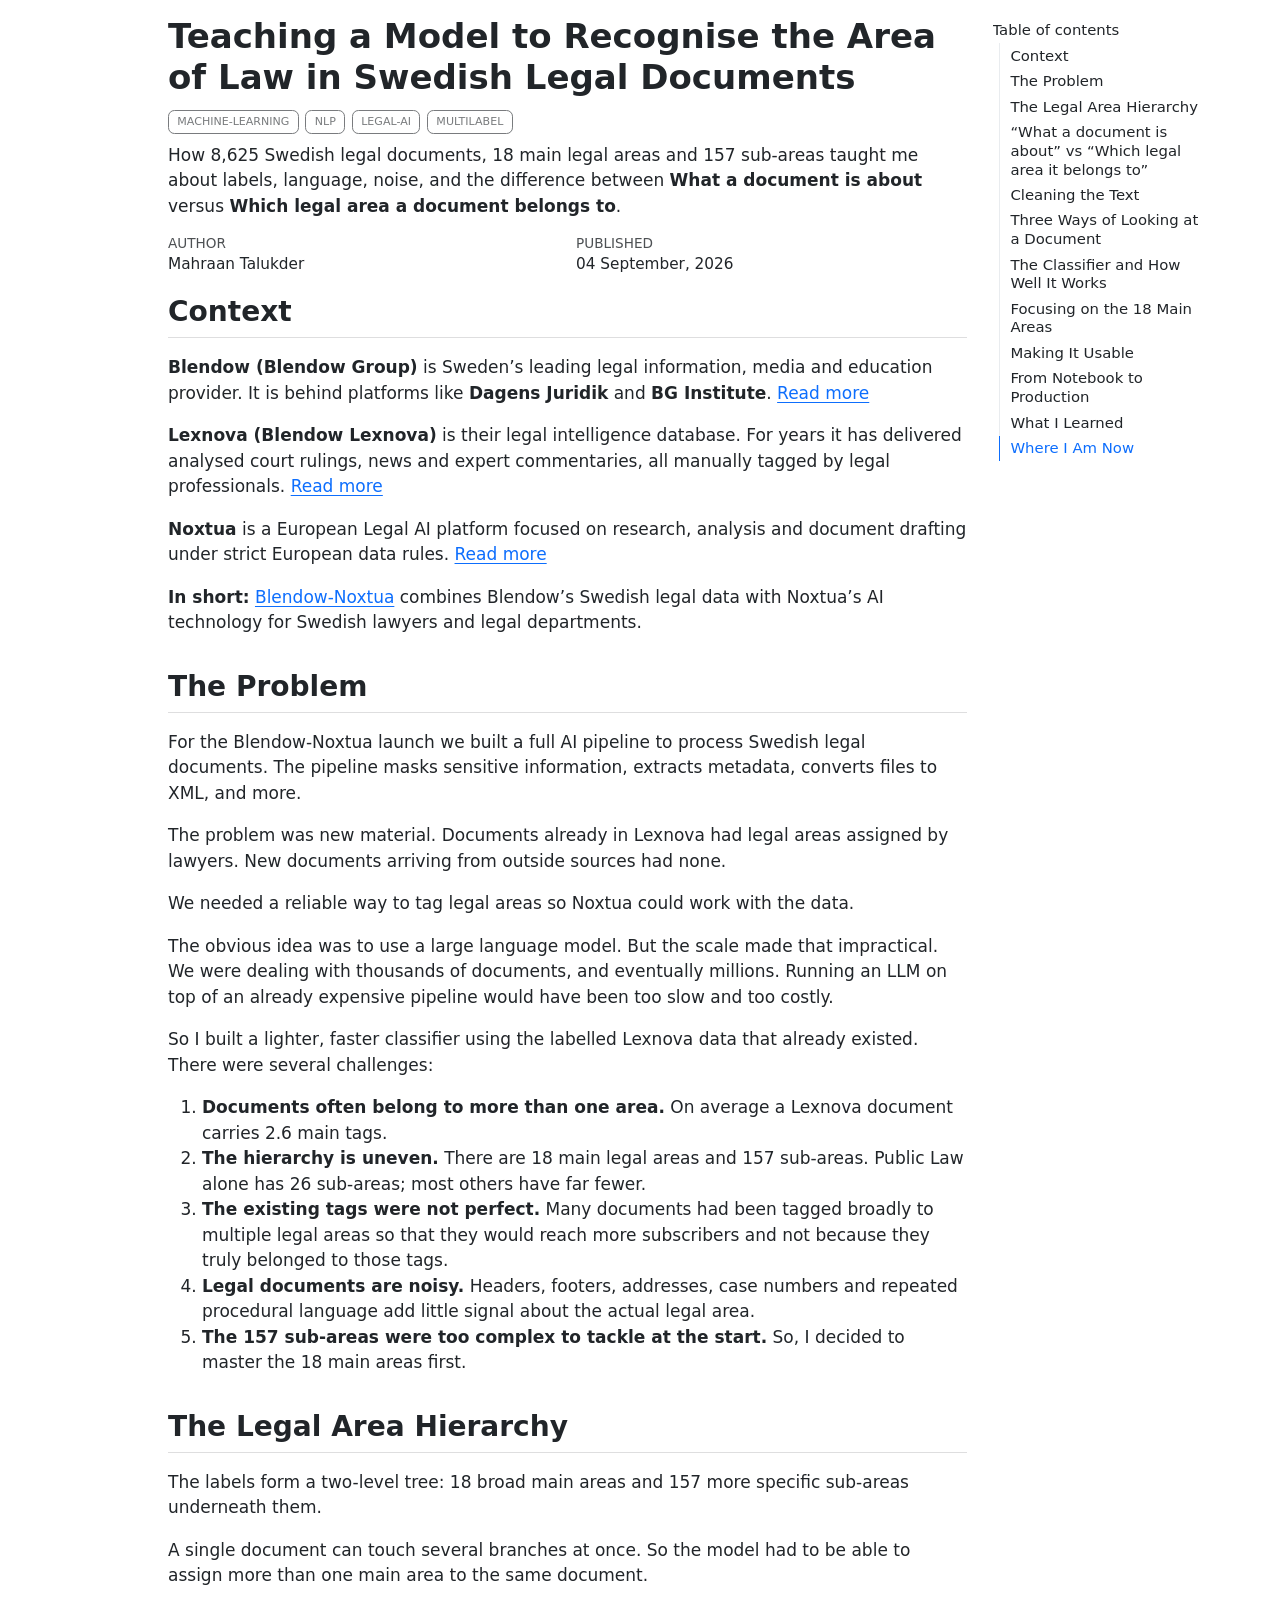
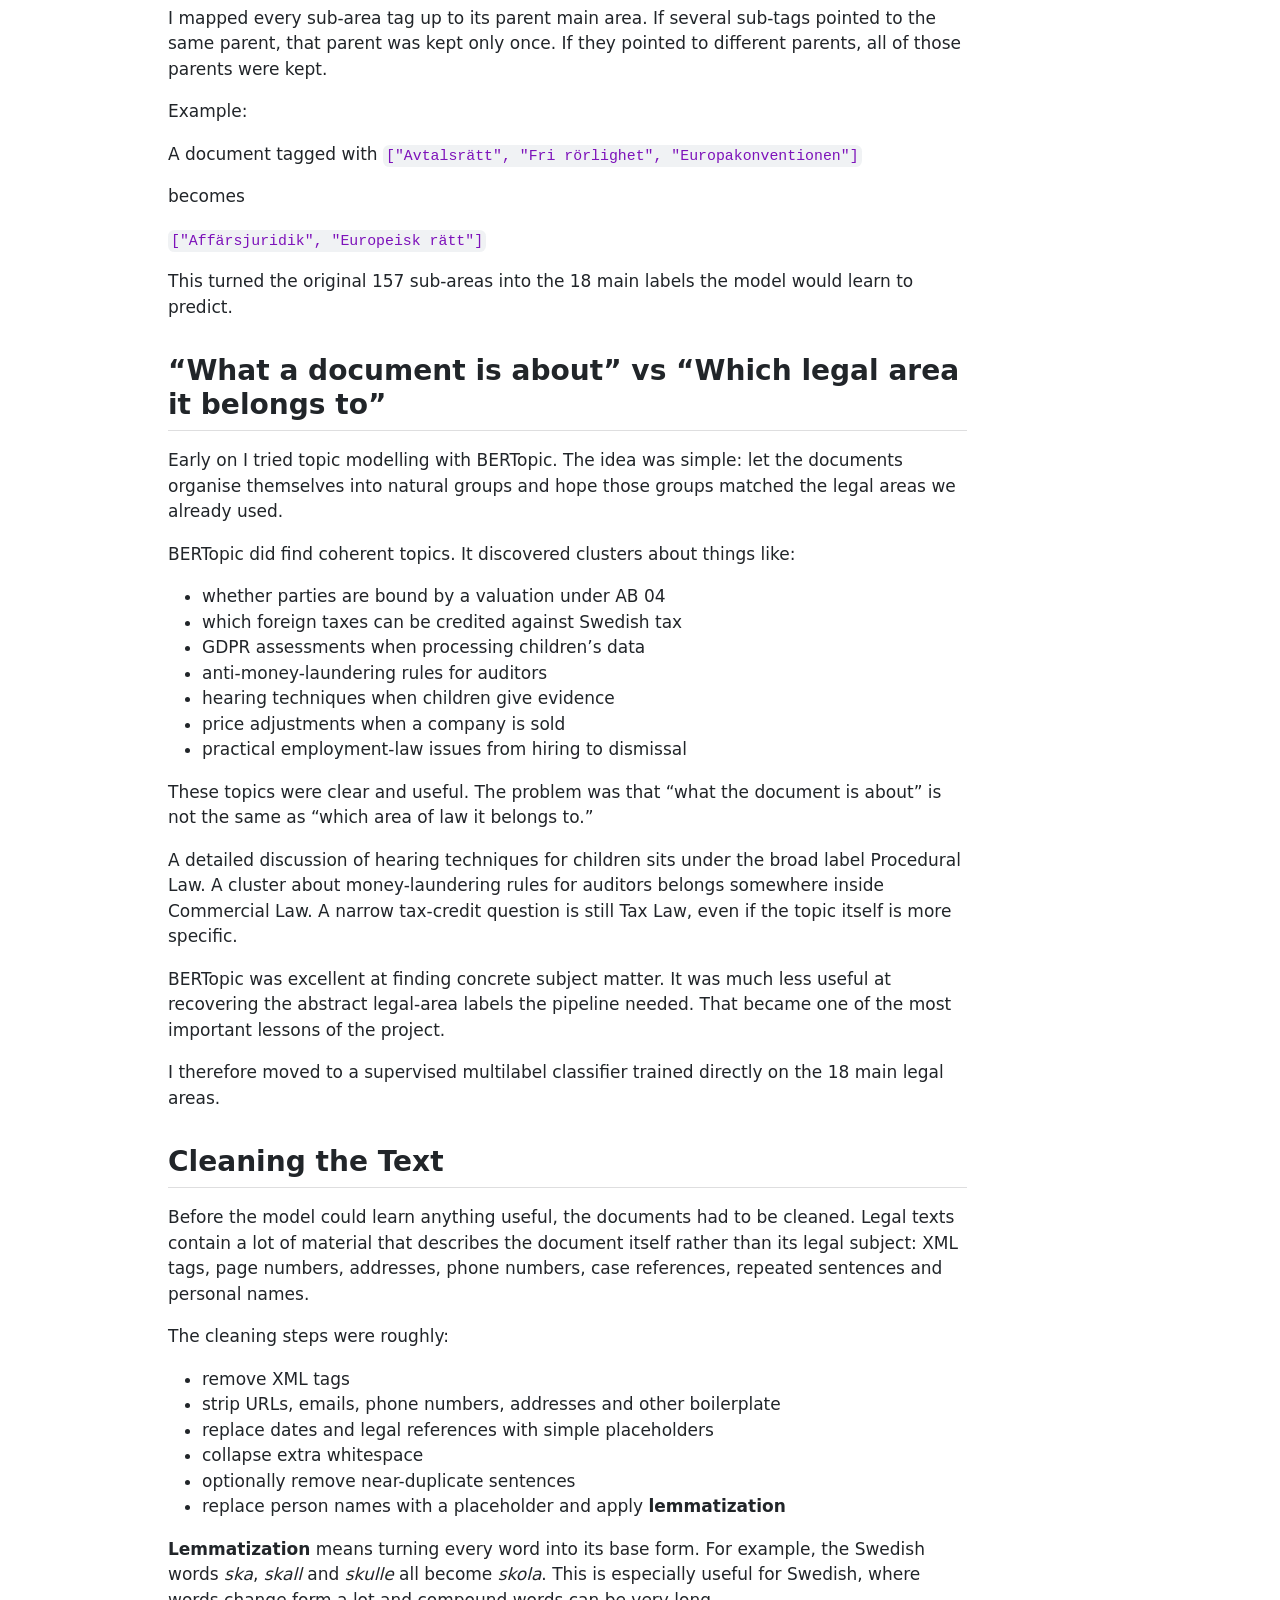
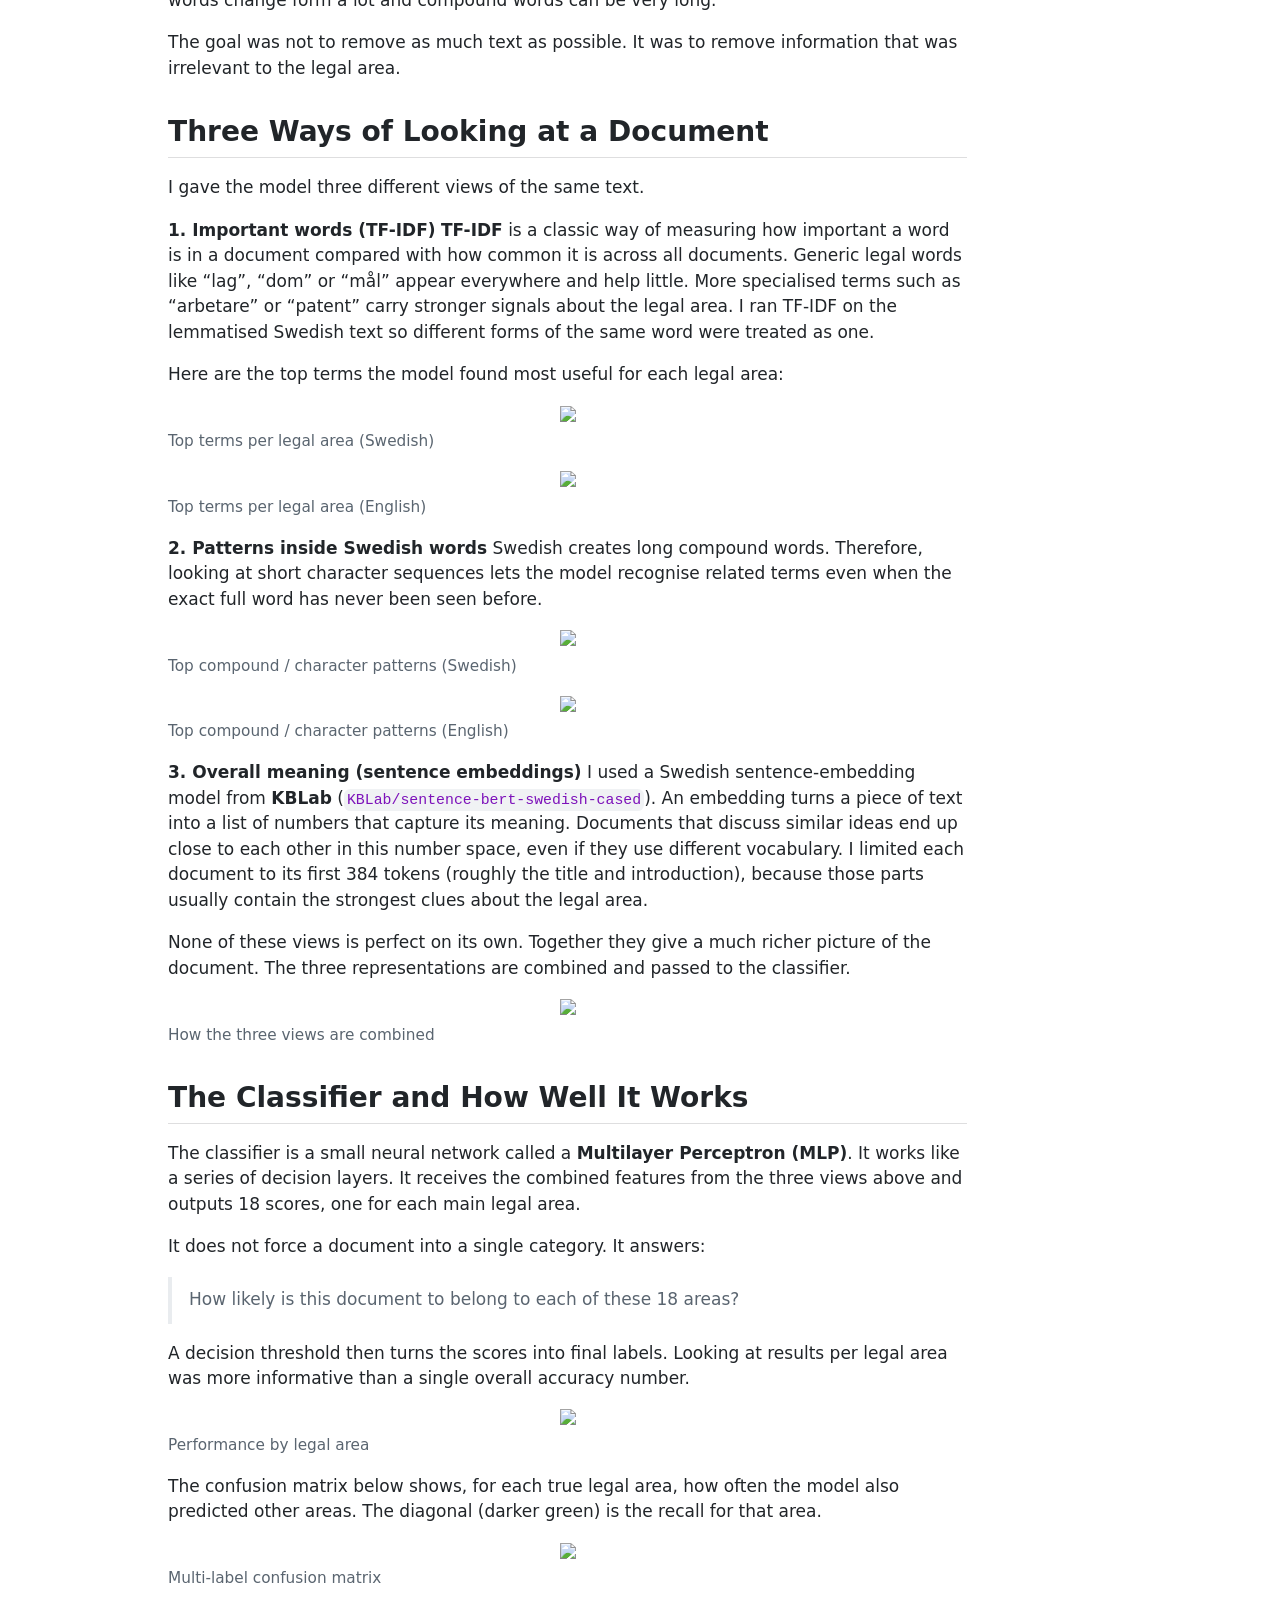
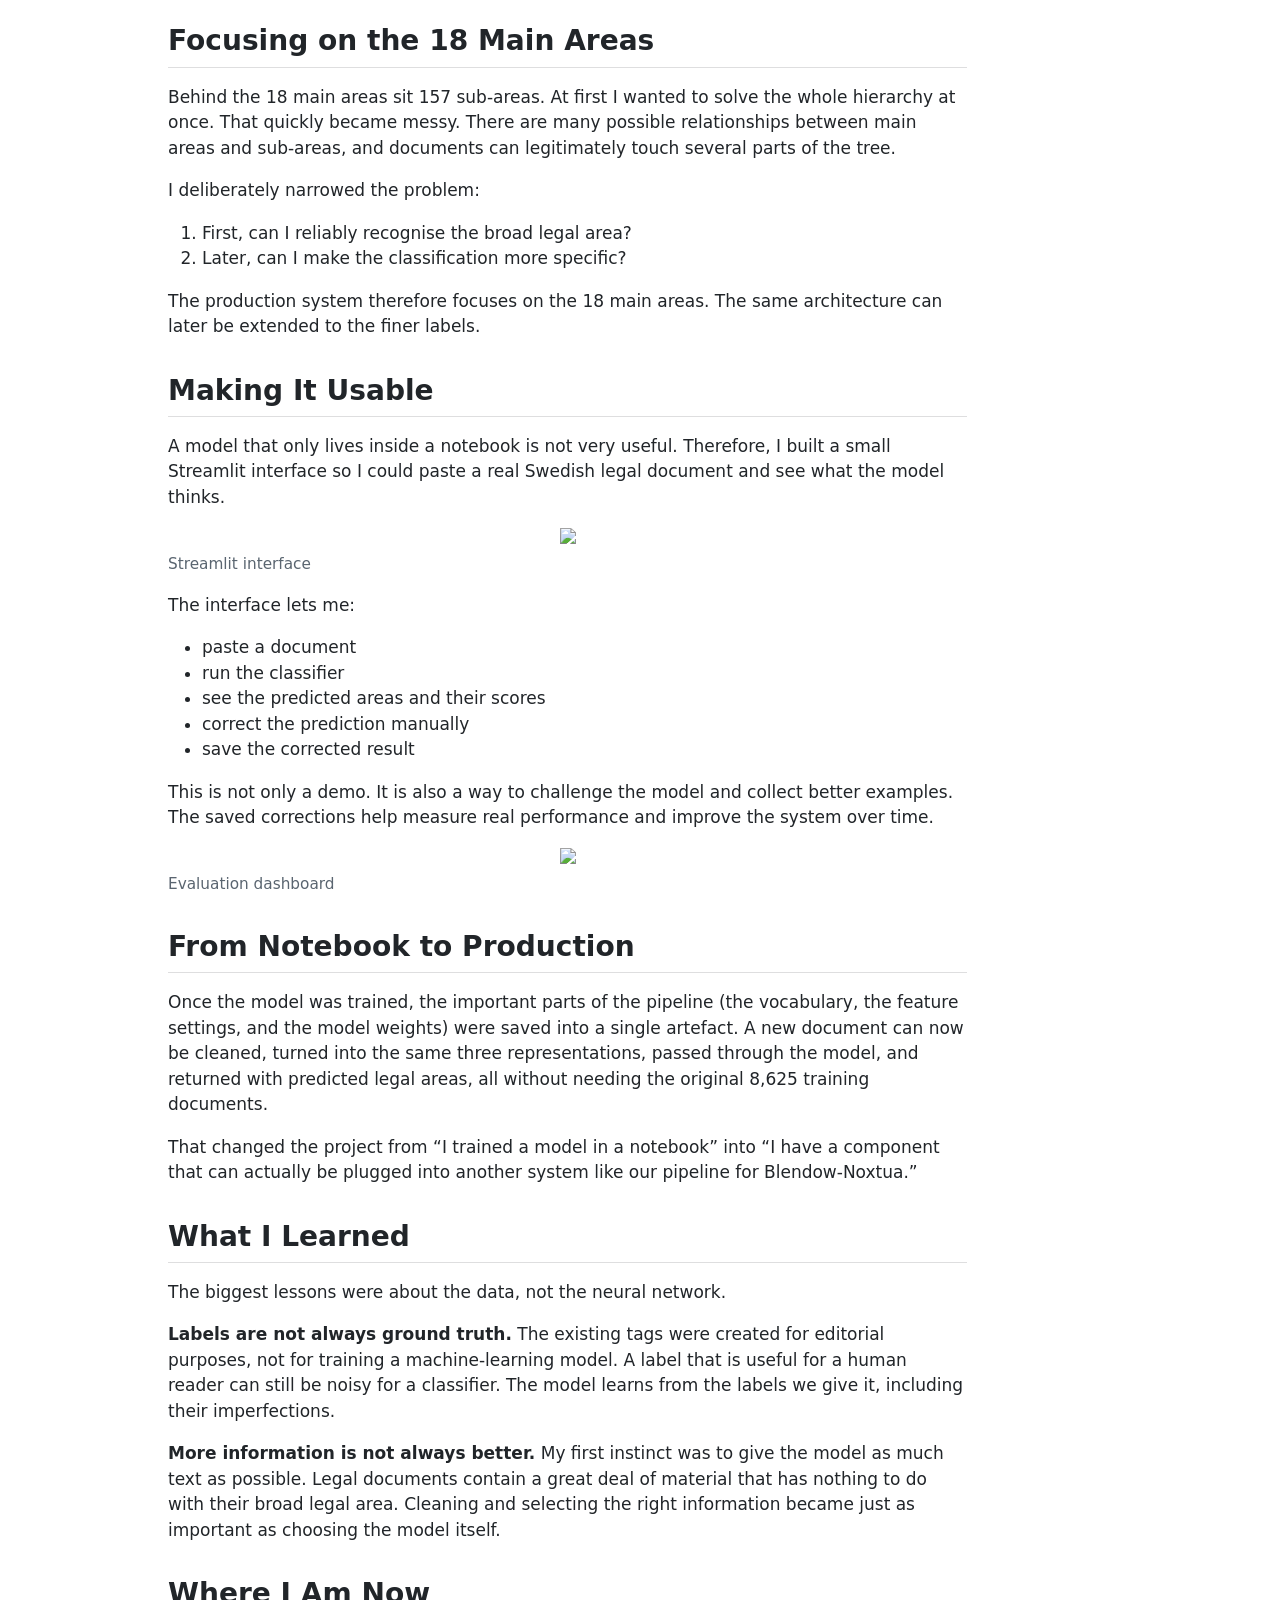
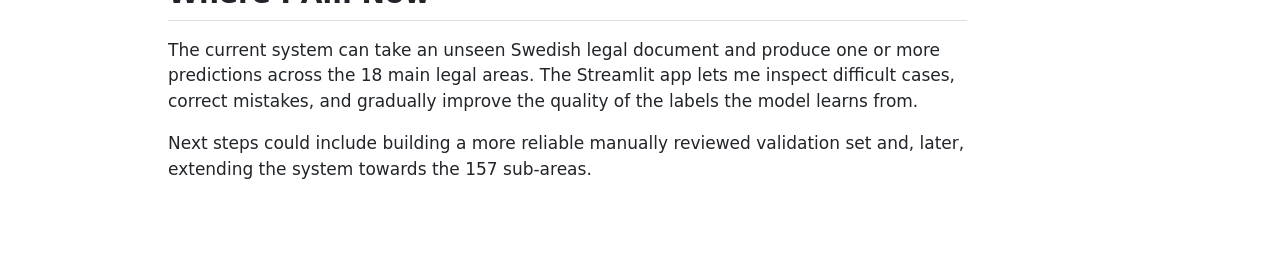
==== commit 28263fa5: "add updated html files" ====
--- a/index.html
+++ b/index.html
@@ -115,14 +115,14 @@
 
 <section id="context" class="level2">
 <h2 class="anchored" data-anchor-id="context">Context</h2>
-<p><strong>Blendow (Blendow Group)</strong> is Sweden’s leading legal information, media and education provider. Behind platforms like <strong>Dagens Juridik</strong> and <strong>BG Institute</strong>. <a href="https://www.blendow.se">Read more</a></p>
+<p><strong>Blendow (Blendow Group)</strong> is Sweden’s leading legal information, media and education provider. It is behind platforms like <strong>Dagens Juridik</strong> and <strong>BG Institute</strong>. <a href="https://www.blendow.se">Read more</a></p>
 <p><strong>Lexnova (Blendow Lexnova)</strong> is their legal intelligence database. For years it has delivered analysed court rulings, news and expert commentaries, all manually tagged by legal professionals. <a href="https://www.lexnova.se">Read more</a></p>
 <p><strong>Noxtua</strong> is a European Legal AI platform focused on research, analysis and document drafting under strict European data rules. <a href="https://www.noxtua.com">Read more</a></p>
 <p><strong>In short:</strong> <a href="https://www.blendow.se/blendow-noxtua">Blendow-Noxtua</a> combines Blendow’s Swedish legal data with Noxtua’s AI technology for Swedish lawyers and legal departments.</p>
 </section>
 <section id="the-problem" class="level2">
 <h2 class="anchored" data-anchor-id="the-problem">The Problem</h2>
-<p>For the Blendow–Noxtua launch we built a full AI pipeline to process Swedish legal documents. The pipeline masks sensitive information, extracts metadata, converts files to XML, and more.</p>
+<p>For the Blendow-Noxtua launch we built a full AI pipeline to process Swedish legal documents. The pipeline masks sensitive information, extracts metadata, converts files to XML, and more.</p>
 <p>The problem was new material. Documents already in Lexnova had legal areas assigned by lawyers. New documents arriving from outside sources had none.</p>
 <p>We needed a reliable way to tag legal areas so Noxtua could work with the data.</p>
 <p>The obvious idea was to use a large language model. But the scale made that impractical. We were dealing with thousands of documents, and eventually millions. Running an LLM on top of an already expensive pipeline would have been too slow and too costly.</p>
@@ -130,9 +130,9 @@
 <ol type="1">
 <li><strong>Documents often belong to more than one area.</strong> On average a Lexnova document carries 2.6 main tags.</li>
 <li><strong>The hierarchy is uneven.</strong> There are 18 main legal areas and 157 sub-areas. Public Law alone has 26 sub-areas; most others have far fewer.</li>
-<li><strong>The existing tags were not perfect.</strong> Many documents had been tagged broadly so they would reach more subscribers, not because they truly belonged to every tag.</li>
+<li><strong>The existing tags were not perfect.</strong> Many documents had been tagged broadly to multiple legal areas so that they would reach more subscribers and not because they truly belonged to those tags.</li>
 <li><strong>Legal documents are noisy.</strong> Headers, footers, addresses, case numbers and repeated procedural language add little signal about the actual legal area.</li>
-<li><strong>157 sub-areas were too complex at the start.</strong> I decided to master the 18 main areas first.</li>
+<li><strong>The 157 sub-areas were too complex to tackle at the start.</strong> So, I decided to master the 18 main areas first.</li>
 </ol>
 </section>
 <section id="the-legal-area-hierarchy" class="level2">
@@ -196,7 +196,7 @@
 <figcaption>Top terms per legal area (English)</figcaption>
 </figure>
 </div>
-<p><strong>2. Patterns inside Swedish words</strong> Swedish creates long compound words. Looking at short character sequences (groups of 3–5 characters) lets the model recognise related terms even when the exact full word has never been seen before.</p>
+<p><strong>2. Patterns inside Swedish words</strong> Swedish creates long compound words. Therefore, looking at short character sequences lets the model recognise related terms even when the exact full word has never been seen before.</p>
 <div class="quarto-figure quarto-figure-center">
 <figure class="figure">
 <p><img src="./images/img_char.png" class="img-fluid figure-img"></p>
@@ -220,7 +220,7 @@
 </section>
 <section id="the-classifier-and-how-well-it-works" class="level2">
 <h2 class="anchored" data-anchor-id="the-classifier-and-how-well-it-works">The Classifier and How Well It Works</h2>
-<p>The classifier is a small neural network called a <strong>Multilayer Perceptron (MLP)</strong>. It works like a series of decision layers. It receives the combined features from the three views above and outputs 18 scores — one for each main legal area.</p>
+<p>The classifier is a small neural network called a <strong>Multilayer Perceptron (MLP)</strong>. It works like a series of decision layers. It receives the combined features from the three views above and outputs 18 scores, one for each main legal area.</p>
 <p>It does not force a document into a single category. It answers:</p>
 <blockquote class="blockquote">
 <p>How likely is this document to belong to each of these 18 areas?</p>
@@ -252,7 +252,7 @@
 </section>
 <section id="making-it-usable" class="level2">
 <h2 class="anchored" data-anchor-id="making-it-usable">Making It Usable</h2>
-<p>A model that only lives inside a notebook is not very useful. I built a small Streamlit interface so I could paste a real Swedish legal document and see what the model thinks.</p>
+<p>A model that only lives inside a notebook is not very useful. Therefore, I built a small Streamlit interface so I could paste a real Swedish legal document and see what the model thinks.</p>
 <div class="quarto-figure quarto-figure-center">
 <figure class="figure">
 <p><img src="./images/img_ui.png" class="img-fluid figure-img"></p>
@@ -277,8 +277,8 @@
 </section>
 <section id="from-notebook-to-production" class="level2">
 <h2 class="anchored" data-anchor-id="from-notebook-to-production">From Notebook to Production</h2>
-<p>Once the model was trained, the important parts of the pipeline (the vocabulary, the feature settings, and the model weights) were saved into a single artefact. A new document can now be cleaned, turned into the same three representations, passed through the model, and returned with predicted legal areas — without needing the original 8,625 training documents.</p>
-<p>That changed the project from “I trained a model in a notebook” into “I have a component that can actually be plugged into another system.”</p>
+<p>Once the model was trained, the important parts of the pipeline (the vocabulary, the feature settings, and the model weights) were saved into a single artefact. A new document can now be cleaned, turned into the same three representations, passed through the model, and returned with predicted legal areas, all without needing the original 8,625 training documents.</p>
+<p>That changed the project from “I trained a model in a notebook” into “I have a component that can actually be plugged into another system like our pipeline for Blendow-Noxtua.”</p>
 </section>
 <section id="what-i-learned" class="level2">
 <h2 class="anchored" data-anchor-id="what-i-learned">What I Learned</h2>
@@ -289,7 +289,7 @@
 <section id="where-i-am-now" class="level2">
 <h2 class="anchored" data-anchor-id="where-i-am-now">Where I Am Now</h2>
 <p>The current system can take an unseen Swedish legal document and produce one or more predictions across the 18 main legal areas. The Streamlit app lets me inspect difficult cases, correct mistakes, and gradually improve the quality of the labels the model learns from.</p>
-<p>Next steps include building a more reliable manually reviewed validation set and, later, extending the system towards the 157 sub-areas.</p>
+<p>Next steps could include building a more reliable manually reviewed validation set and, later, extending the system towards the 157 sub-areas.</p>
 </section>
 
 </main>
